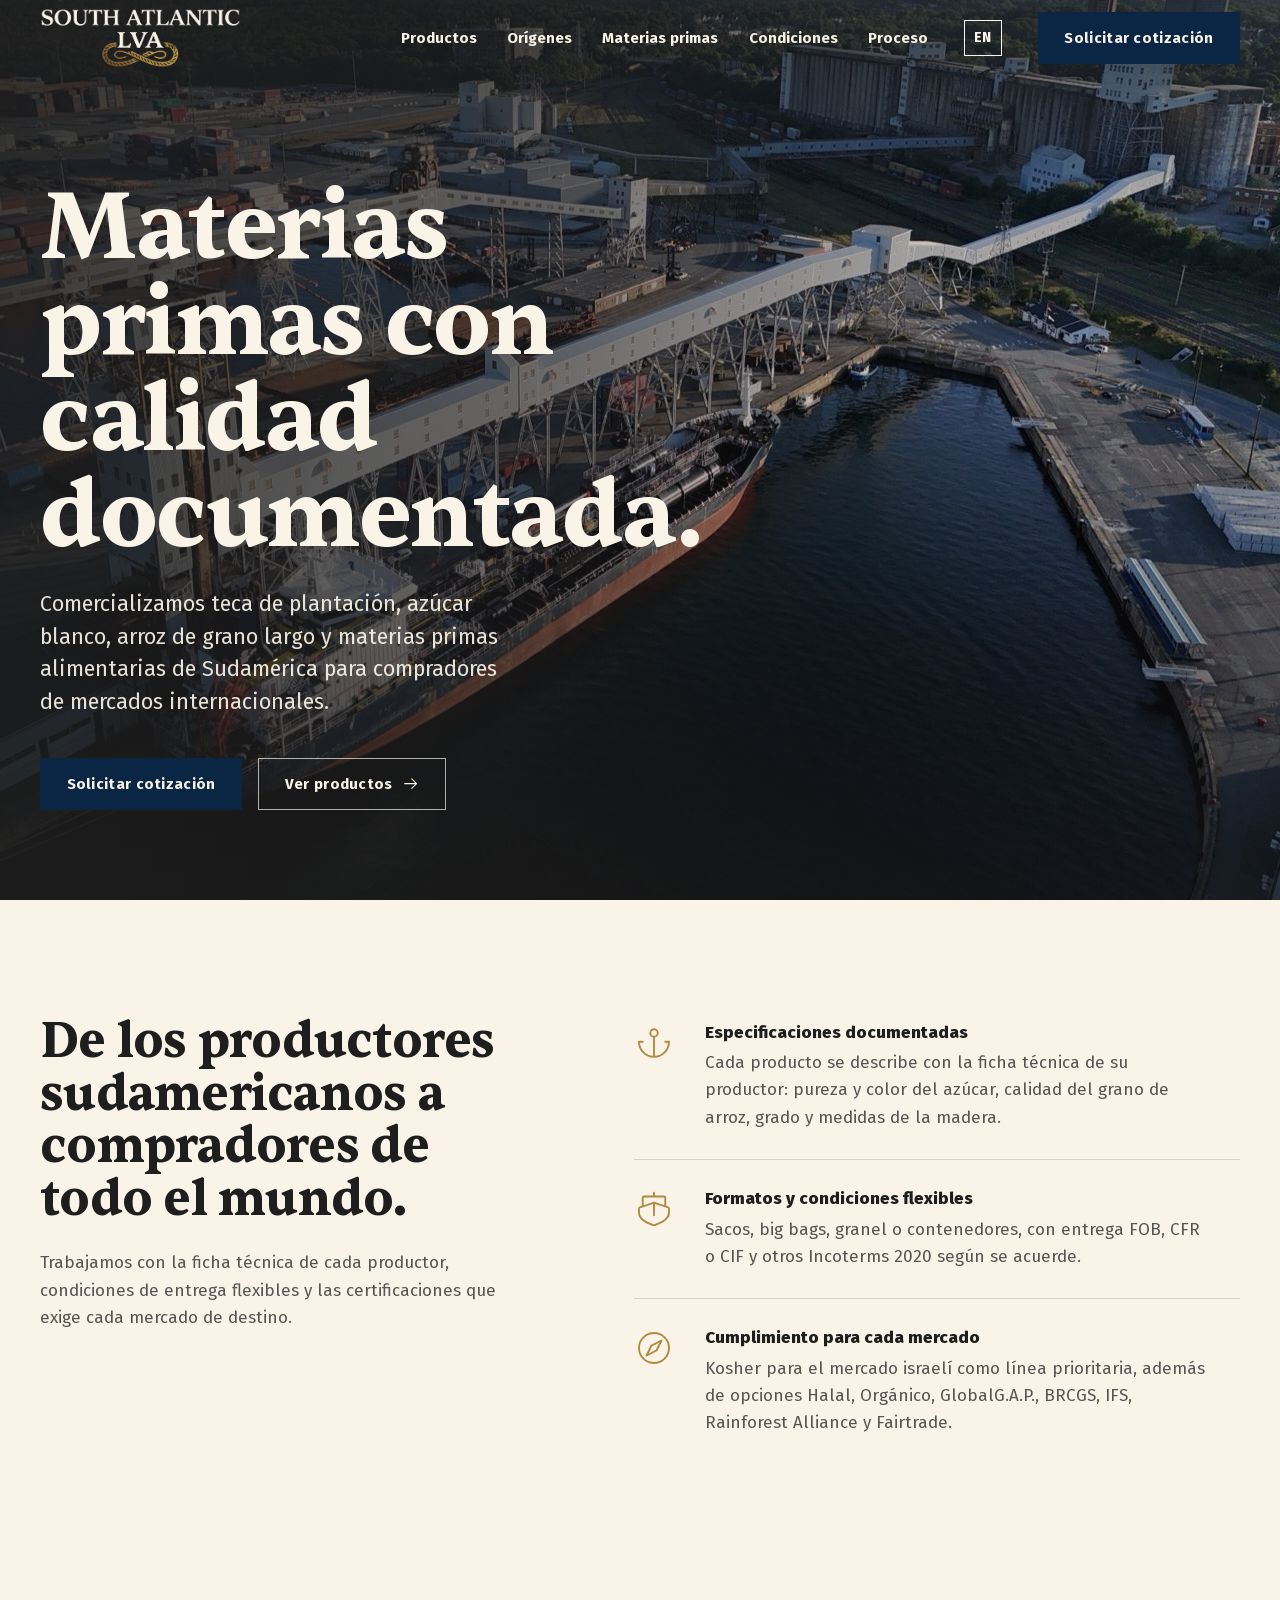
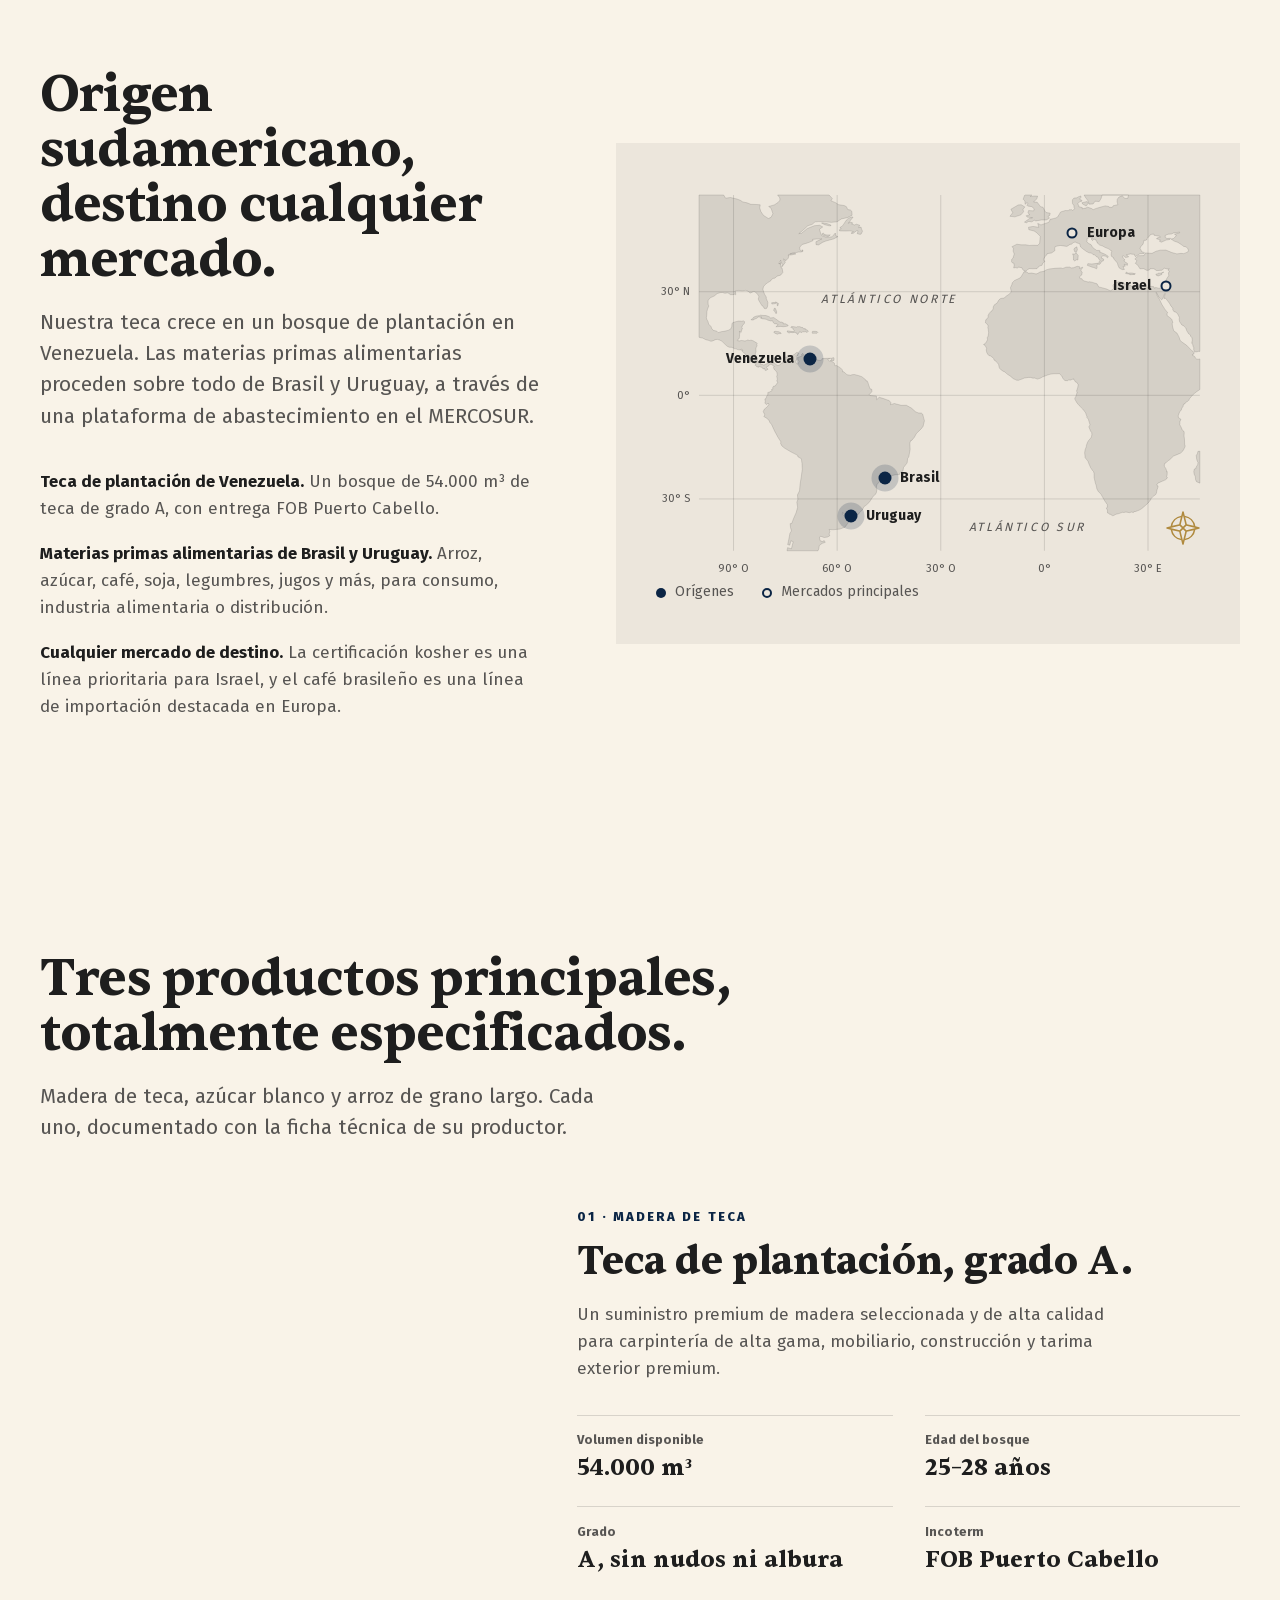
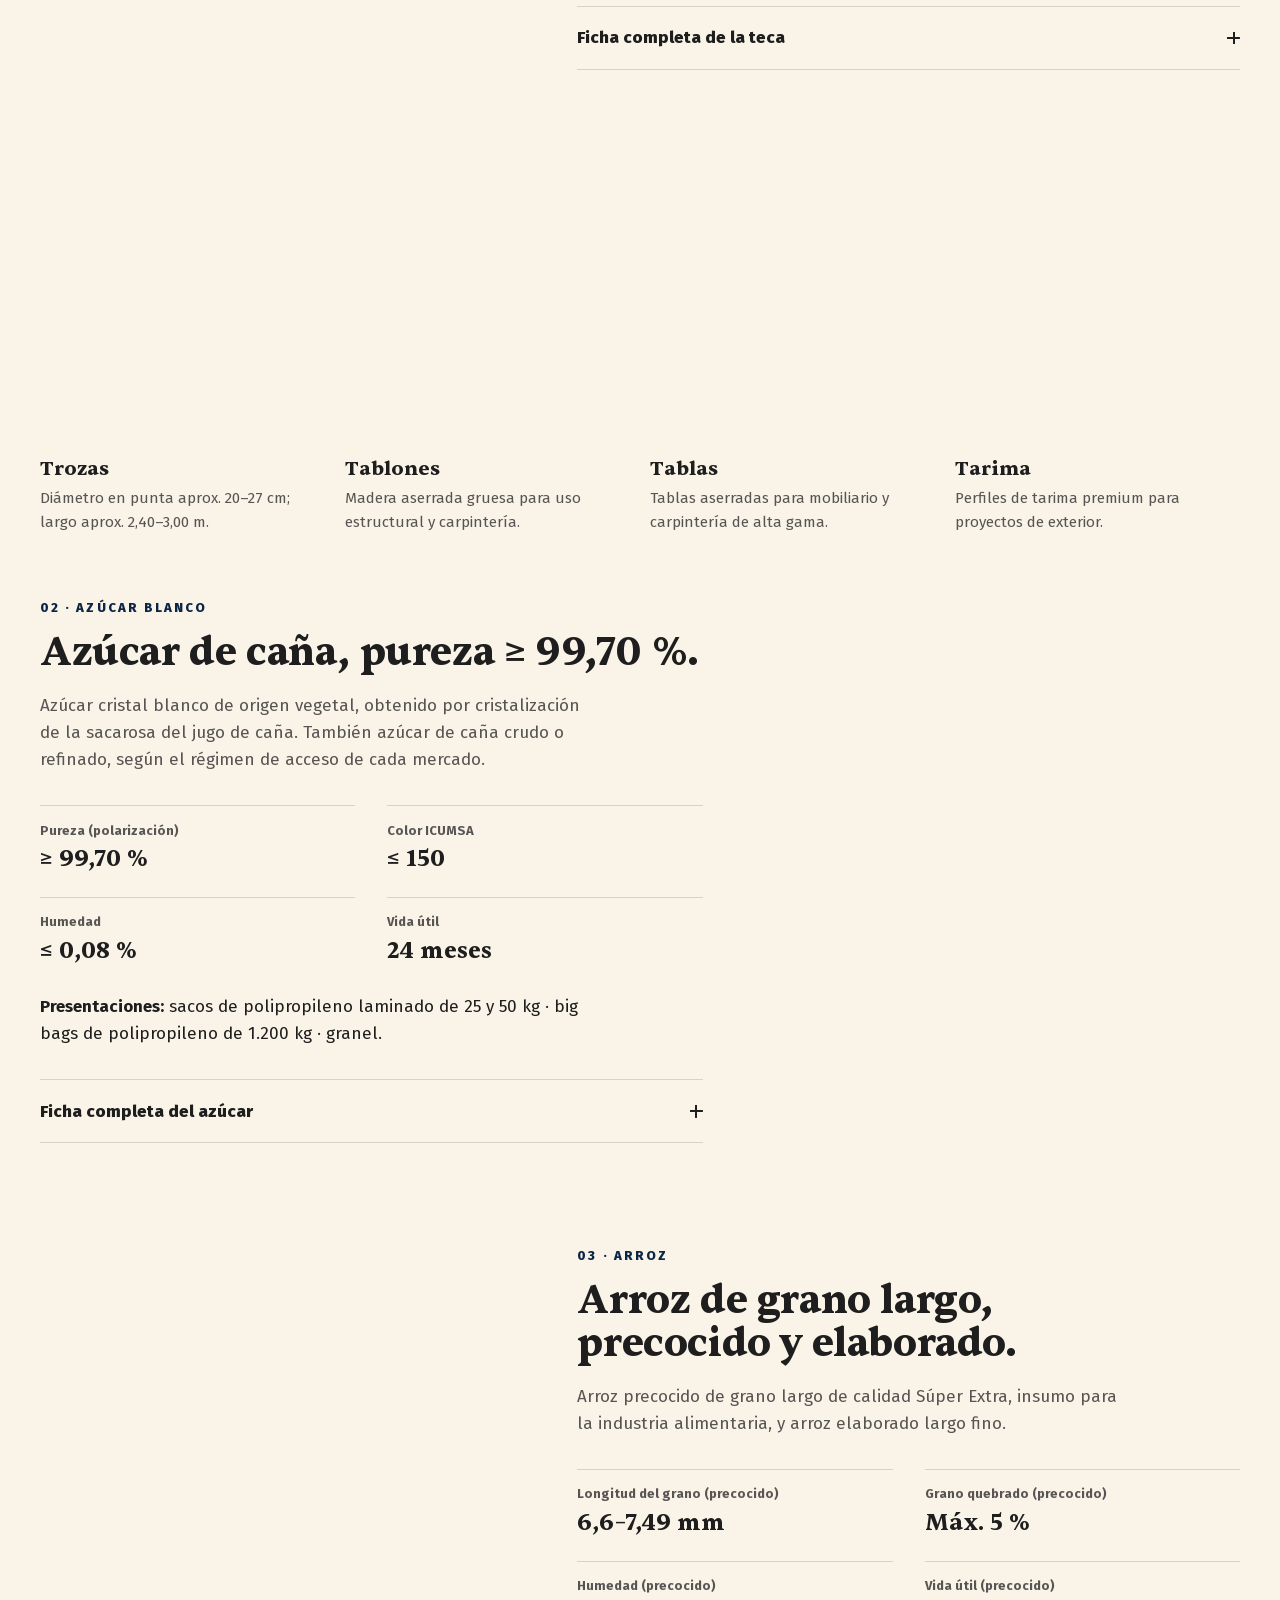
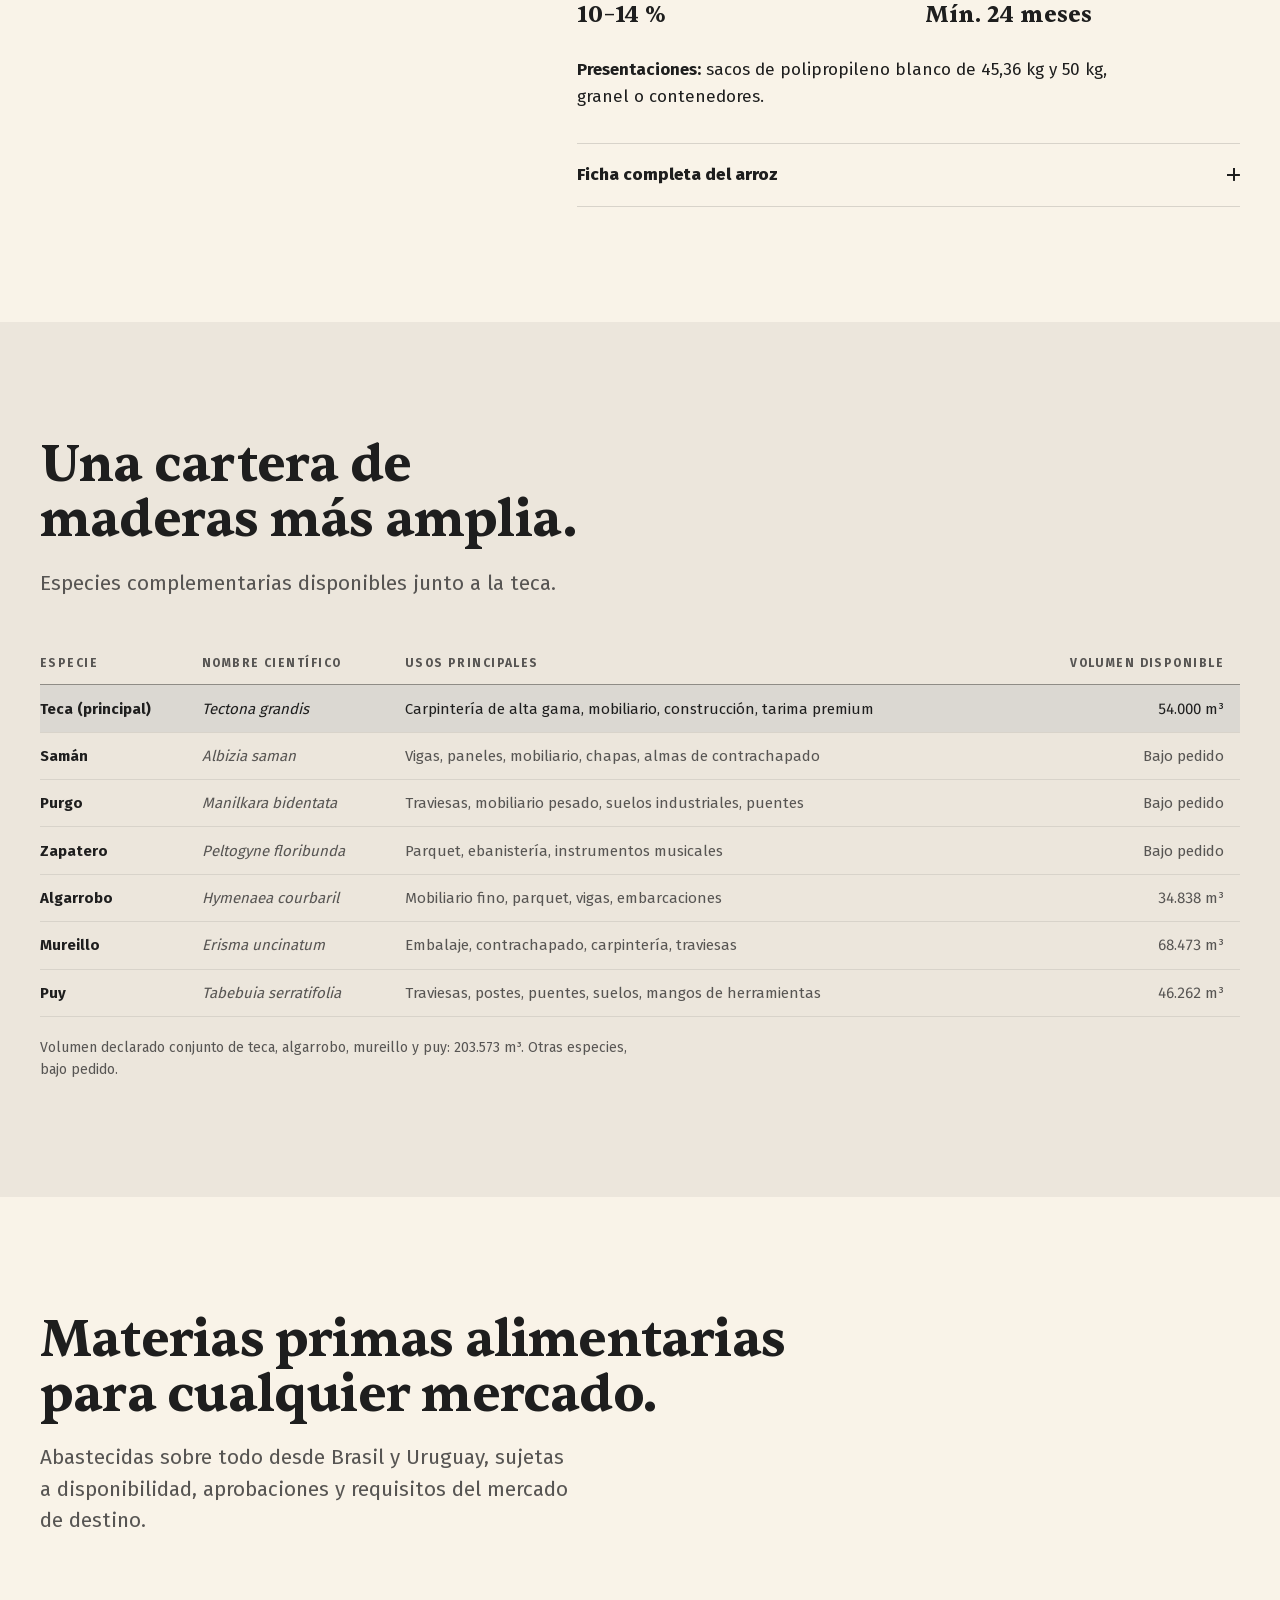
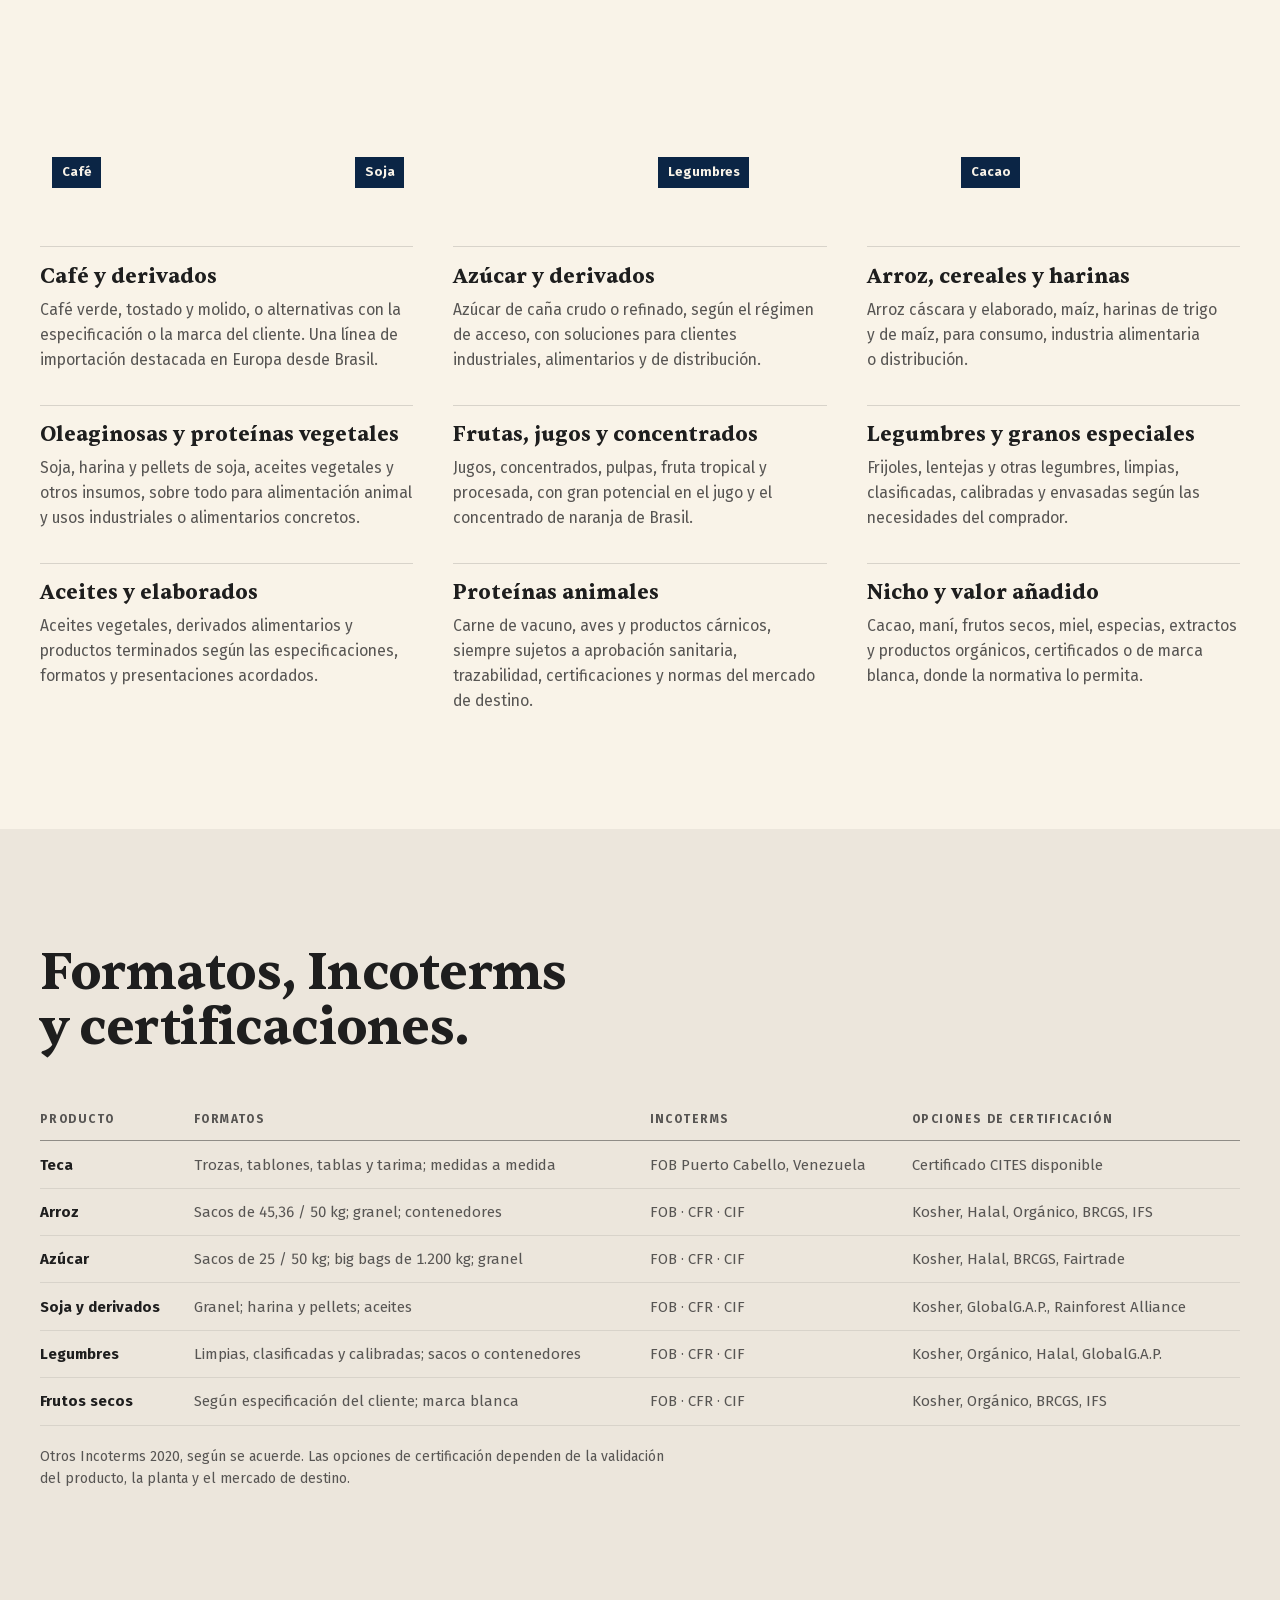
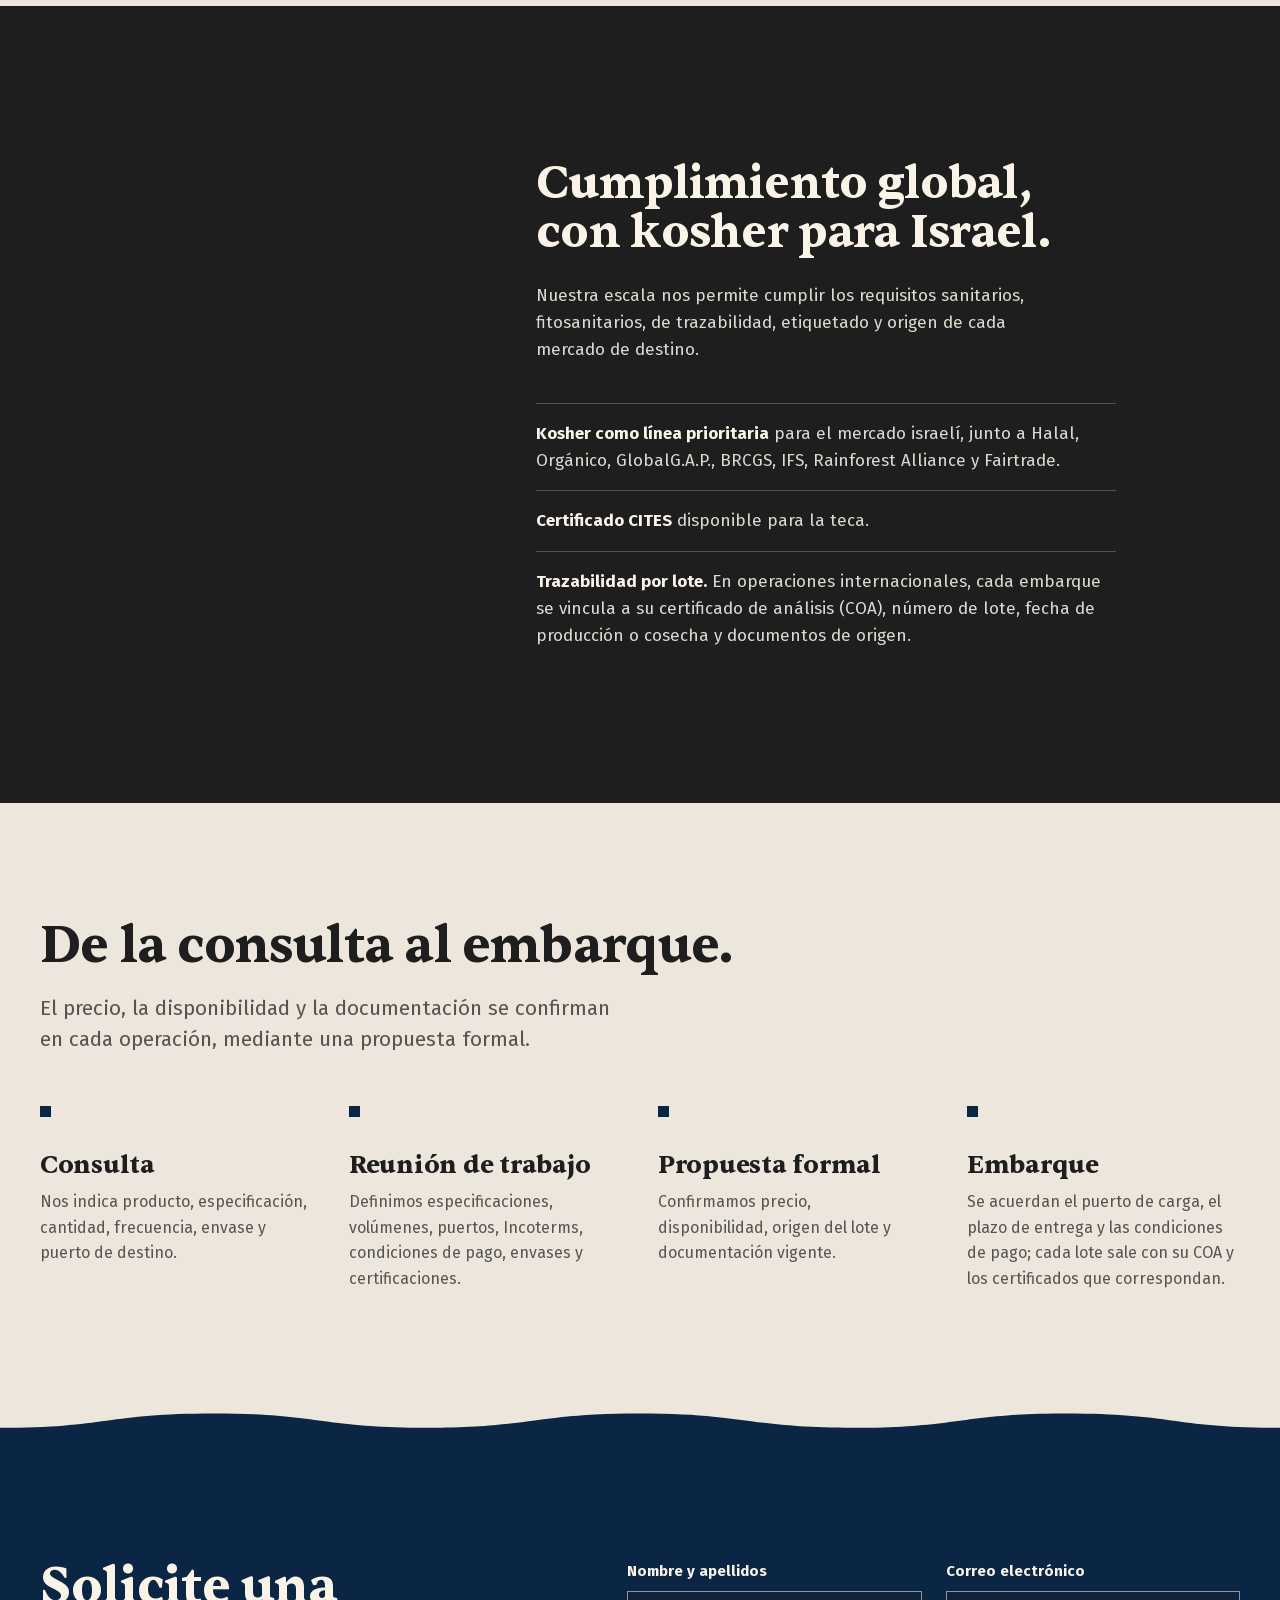
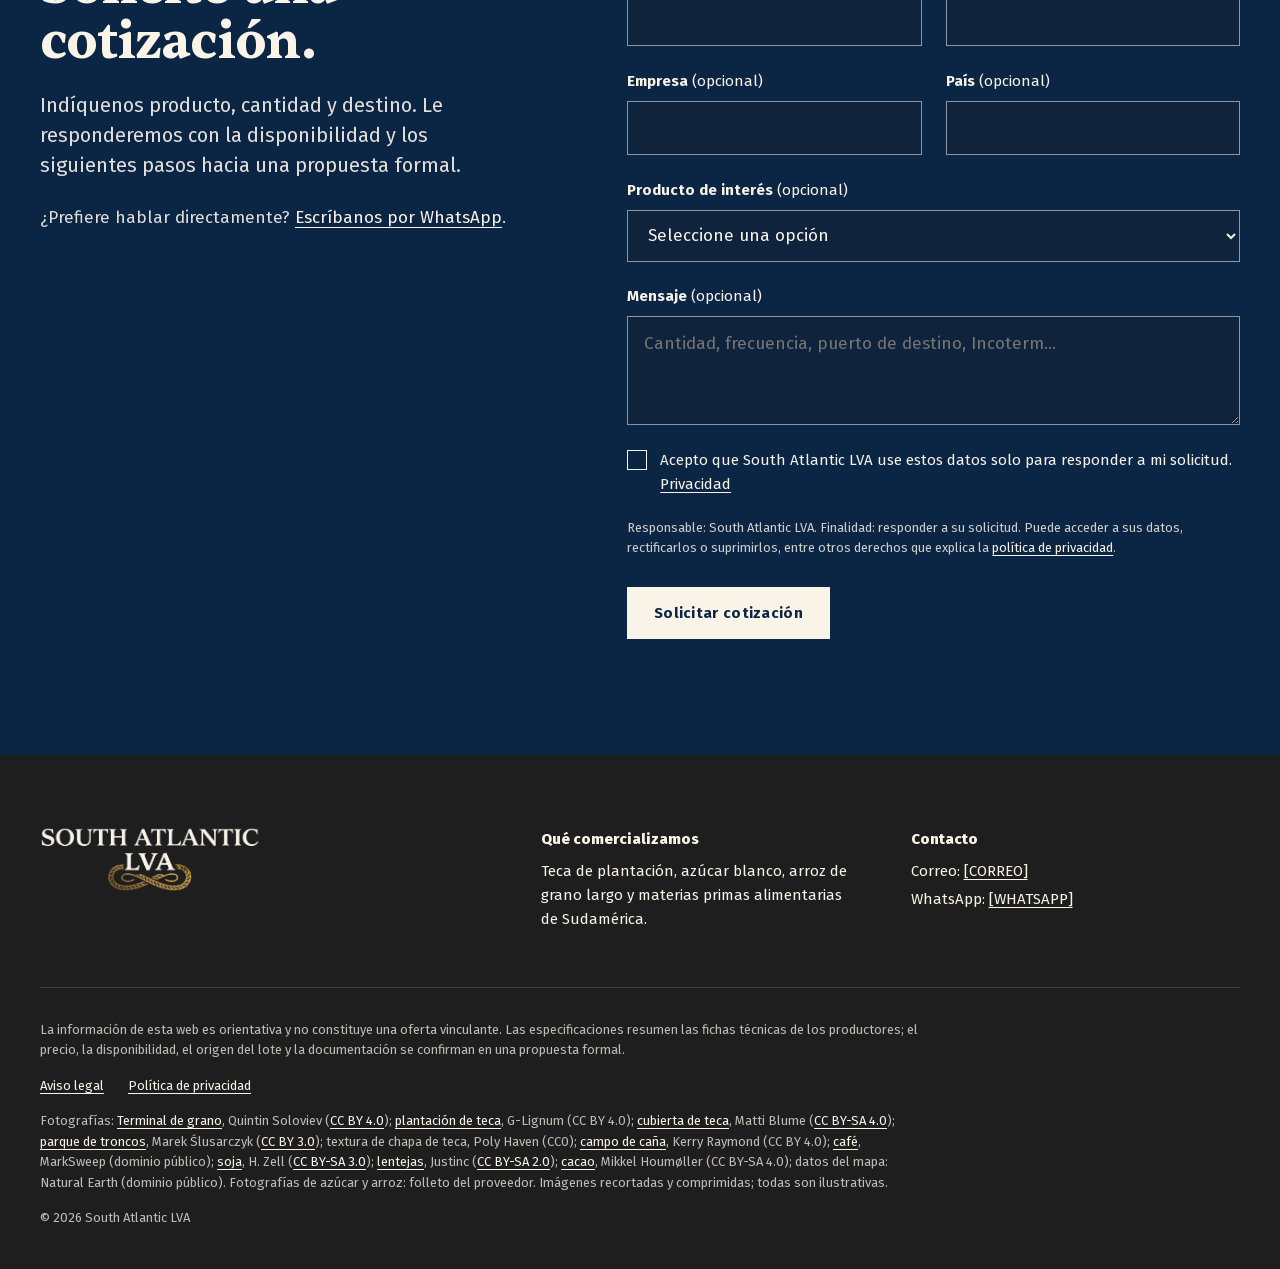
==== es/index.html @ ddcc879f "Web de South Atlantic LVA - Inglés en la raíz y español en /es/, con páginas legales en los dos idio" ====
<!doctype html>
<html lang="es">
<head>
<meta charset="utf-8">
<meta name="viewport" content="width=device-width, initial-scale=1">
<meta http-equiv="Content-Security-Policy" content="default-src 'self'; script-src 'self' 'sha256-qOhFsq0QMV2REqNwk5hGH5bZE9SkX6gt6yeyKdYPv+U='; style-src 'self'; img-src 'self'; font-src 'self'; connect-src https://formsubmit.co; frame-src 'none'; object-src 'none'; base-uri 'self'; form-action https://formsubmit.co; upgrade-insecure-requests">
<meta name="referrer" content="strict-origin-when-cross-origin">
<title>South Atlantic LVA | Comercio de materias primas: teca, azúcar y arroz</title>
<meta name="description" content="South Atlantic LVA comercializa teca de plantación, azúcar blanco, arroz de grano largo y materias primas alimentarias de Sudamérica para compradores internacionales.">
<meta name="color-scheme" content="light dark">
<meta name="theme-color" content="#F9F3E8" media="(prefers-color-scheme: light)">
<meta name="theme-color" content="#1E1E1E" media="(prefers-color-scheme: dark)">
<meta property="og:type" content="website">
<meta property="og:locale" content="es_ES">
<meta property="og:locale:alternate" content="en_US">
<meta property="og:title" content="South Atlantic LVA | Materias primas con calidad documentada">
<meta property="og:description" content="Teca de plantación, azúcar blanco, arroz de grano largo y materias primas alimentarias de Sudamérica, con especificaciones documentadas.">
<meta property="og:image" content="https://augustomlopezm.github.io/south-atlantic/assets/og-imagen.jpg">
<meta property="og:url" content="https://augustomlopezm.github.io/south-atlantic/es/">
<link rel="canonical" href="https://augustomlopezm.github.io/south-atlantic/es/">
<link rel="alternate" hreflang="en" href="https://augustomlopezm.github.io/south-atlantic/">
<link rel="alternate" hreflang="es" href="https://augustomlopezm.github.io/south-atlantic/es/">
<link rel="alternate" hreflang="x-default" href="https://augustomlopezm.github.io/south-atlantic/">
<link rel="icon" href="../assets/favicon-32.png" sizes="32x32" type="image/png">
<link rel="apple-touch-icon" href="../assets/apple-touch-icon.png">
<link rel="preload" href="../assets/fuentes/sentient-700.woff2" as="font" type="font/woff2" crossorigin>
<link rel="preload" href="../assets/fuentes/fira-sans-400.woff2" as="font" type="font/woff2" crossorigin>
<link rel="preload" as="image" href="../assets/img/portada-movil.jpg" media="(max-width: 699px)" fetchpriority="high">
<link rel="preload" as="image" href="../assets/img/portada-1600.jpg" imagesrcset="../assets/img/portada-1600.jpg 1600w, ../assets/img/portada-2240.jpg 2240w" imagesizes="100vw" media="(min-width: 700px)" fetchpriority="high">
<link rel="stylesheet" href="../css/estilos.css">
<script>document.documentElement.classList.add("js")</script>
<script src="../js/main.js" defer></script>
</head>
<body>
<a class="saltar" href="#contenido">Saltar al contenido</a>
<svg class="sprite" aria-hidden="true" focusable="false"><symbol id="i-flecha" viewBox="0 0 256 256" fill="currentColor"><path d="M221.66,133.66l-72,72a8,8,0,0,1-11.32-11.32L196.69,136H40a8,8,0,0,1,0-16H196.69L138.34,61.66a8,8,0,0,1,11.32-11.32l72,72A8,8,0,0,1,221.66,133.66Z"/></symbol><symbol id="i-menu" viewBox="0 0 256 256" fill="currentColor"><path d="M224,128a8,8,0,0,1-8,8H40a8,8,0,0,1,0-16H216A8,8,0,0,1,224,128ZM40,72H216a8,8,0,0,0,0-16H40a8,8,0,0,0,0,16ZM216,184H40a8,8,0,0,0,0,16H216a8,8,0,0,0,0-16Z"/></symbol><symbol id="i-cerrar" viewBox="0 0 256 256" fill="currentColor"><path d="M205.66,194.34a8,8,0,0,1-11.32,11.32L128,139.31,61.66,205.66a8,8,0,0,1-11.32-11.32L116.69,128,50.34,61.66A8,8,0,0,1,61.66,50.34L128,116.69l66.34-66.35a8,8,0,0,1,11.32,11.32L139.31,128Z"/></symbol><symbol id="i-ancla" viewBox="0 0 256 256" fill="currentColor"><path d="M224,114H200a6,6,0,0,0,0,12h17.8A90.13,90.13,0,0,1,134,209.78V93.4a30,30,0,1,0-12,0V209.78A90.13,90.13,0,0,1,38.2,126H56a6,6,0,0,0,0-12H32a6,6,0,0,0-6,6,102,102,0,0,0,204,0A6,6,0,0,0,224,114ZM110,64a18,18,0,1,1,18,18A18,18,0,0,1,110,64Z"/></symbol><symbol id="i-barco" viewBox="0 0 256 256" fill="currentColor"><path d="M220.43,112.48,206,107.68V56a14,14,0,0,0-14-14H134V24a6,6,0,0,0-12,0V42H64A14,14,0,0,0,50,56v51.68l-14.43,4.8A14,14,0,0,0,26,125.77V152c0,60,96.44,84.79,100.54,85.82a6,6,0,0,0,2.92,0,235.44,235.44,0,0,0,49.4-19.54C212.32,200.15,230,177.24,230,152V125.77A14,14,0,0,0,220.43,112.48ZM62,56a2,2,0,0,1,2-2H192a2,2,0,0,1,2,2v47.68L129.9,82.31a6,6,0,0,0-3.8,0L62,103.68Zm156,96c0,47.1-78.28,70.54-90,73.79C116.27,222.54,38,199.1,38,152V125.77a2,2,0,0,1,1.37-1.9L122,96.32V168a6,6,0,0,0,12,0V96.32l82.63,27.55a2,2,0,0,1,1.37,1.9Z"/></symbol><symbol id="i-brujula" viewBox="0 0 256 256" fill="currentColor"><path d="M128,26A102,102,0,1,0,230,128,102.12,102.12,0,0,0,128,26Zm0,192a90,90,0,1,1,90-90A90.1,90.1,0,0,1,128,218ZM173.32,74.63l-64,32a6,6,0,0,0-2.69,2.69l-32,64A6,6,0,0,0,80,182a6.06,6.06,0,0,0,2.68-.63l64-32a6,6,0,0,0,2.69-2.69l32-64a6,6,0,0,0-8.05-8.05Zm-33.79,64.9L93.42,162.58l23-46.11,46.11-23Z"/></symbol><symbol id="i-rosa" viewBox="0 0 256 256" fill="currentColor"><path d="M249.46,122.18l-28.34-7.09A93.87,93.87,0,0,0,140.9,34.88L133.82,6.54a6,6,0,0,0-11.64,0L115.1,34.88a93.87,93.87,0,0,0-80.22,80.21L6.54,122.18a6,6,0,0,0,0,11.64l28.34,7.09a93.87,93.87,0,0,0,80.22,80.21l7.08,28.34a6,6,0,0,0,11.64,0l7.08-28.34a93.87,93.87,0,0,0,80.22-80.21l28.34-7.09a6,6,0,0,0,0-11.64Zm-41.05-10.26L157,99.05,144.08,47.59A81.87,81.87,0,0,1,208.41,111.92Zm-63-9.76L128,119.51l-17.36-17.35L128,32.74ZM111.92,47.59,99.05,99.05,47.59,111.92A81.87,81.87,0,0,1,111.92,47.59Zm-9.76,63.06L119.52,128l-17.36,17.35L32.74,128ZM47.59,144.08,99.05,157l12.87,51.46A81.87,81.87,0,0,1,47.59,144.08Zm63.05,9.76L128,136.49l17.36,17.35L128,223.26Zm33.44,54.57L157,157l51.46-12.87A81.87,81.87,0,0,1,144.08,208.41Zm9.76-63.06L136.48,128l17.36-17.35L223.26,128Z"/></symbol></svg>

<header class="cabecera" data-estado="sobre-portada">
  <div class="contenedor cabecera__fila">
    <a class="cabecera__marca" href="#inicio" aria-label="South Atlantic LVA, ir al inicio">
      <img class="logo logo--claro" src="../assets/marca/logo-claro.png" width="955" height="285" alt="">
      <img class="logo logo--color" src="../assets/marca/logo-color.png" width="955" height="285" alt="">
    </a>
    <nav class="nav" id="nav" aria-label="Principal">
      <ul class="nav__enlaces">
        <li><a href="#productos">Productos</a></li>
        <li><a href="#origenes">Orígenes</a></li>
        <li><a href="#materias">Materias primas</a></li>
        <li><a href="#condiciones">Condiciones</a></li>
        <li><a href="#proceso">Proceso</a></li>
      </ul>
      <a class="nav__idioma" href="../" hreflang="en" lang="en" aria-label="English version">EN</a>
      <a class="boton boton--primario" href="#cotizacion">Solicitar cotización</a>
    </nav>
    <button class="menu-boton" type="button" aria-controls="nav" aria-expanded="false">
      <svg class="icono icono--abrir" aria-hidden="true"><use href="#i-menu"/></svg>
      <svg class="icono icono--cerrar" aria-hidden="true"><use href="#i-cerrar"/></svg>
      <span class="solo-lector">Menú</span>
    </button>
  </div>
</header>

<main id="contenido">

  <section class="portada" id="inicio" aria-labelledby="portada-titulo">
    <picture>
      <source media="(max-width: 699px)" srcset="../assets/img/portada-movil.jpg" width="905" height="1760">
      <img class="portada__foto" src="../assets/img/portada-1600.jpg"
           srcset="../assets/img/portada-1600.jpg 1600w, ../assets/img/portada-2240.jpg 2240w"
           sizes="100vw" width="2240" height="1260" fetchpriority="high"
           alt="Vista aérea de una terminal de grano: un buque carga bajo una cinta transportadora, junto a contenedores y silos.">
    </picture>
    <div class="contenedor portada__contenido">
      <h1 class="portada__titulo" id="portada-titulo">Materias primas con calidad documentada.</h1>
      <p class="portada__texto">Comercializamos teca de plantación, azúcar blanco, arroz de grano largo y materias primas alimentarias de Sudamérica para compradores de mercados internacionales.</p>
      <div class="portada__acciones">
        <a class="boton boton--primario" href="#cotizacion">Solicitar cotización</a>
        <a class="boton boton--contorno-claro" href="#productos">Ver productos <svg class="icono" aria-hidden="true"><use href="#i-flecha"/></svg></a>
      </div>
    </div>
  </section>

  <section class="seccion intro" aria-labelledby="intro-titulo">
    <div class="contenedor intro__rejilla">
      <div>
        <h2 class="intro__titulo" id="intro-titulo">De los productores sudamericanos a compradores de todo el mundo.</h2>
        <p class="intro__texto">Trabajamos con la ficha técnica de cada productor, condiciones de entrega flexibles y las certificaciones que exige cada mercado de destino.</p>
      </div>
      <ul class="pilares">
        <li>
          <svg class="pilares__icono" aria-hidden="true" focusable="false"><use href="#i-ancla"/></svg>
          <h3>Especificaciones documentadas</h3>
          <p>Cada producto se describe con la ficha técnica de su productor: pureza y color del azúcar, calidad del grano de arroz, grado y medidas de la madera.</p>
        </li>
        <li>
          <svg class="pilares__icono" aria-hidden="true" focusable="false"><use href="#i-barco"/></svg>
          <h3>Formatos y condiciones flexibles</h3>
          <p>Sacos, big bags, granel o contenedores, con entrega FOB, CFR o CIF y otros Incoterms 2020 según se acuerde.</p>
        </li>
        <li>
          <svg class="pilares__icono" aria-hidden="true" focusable="false"><use href="#i-brujula"/></svg>
          <h3>Cumplimiento para cada mercado</h3>
          <p>Kosher para el mercado israelí como línea prioritaria, además de opciones Halal, Orgánico, GlobalG.A.P., BRCGS, IFS, Rainforest Alliance y Fairtrade.</p>
        </li>
      </ul>
    </div>
  </section>

  <section class="seccion origenes" id="origenes" aria-labelledby="origenes-titulo">
    <div class="contenedor origenes__rejilla">
      <div>
        <h2 id="origenes-titulo">Origen sudamericano, destino cualquier mercado.</h2>
        <p class="entradilla">Nuestra teca crece en un bosque de plantación en Venezuela. Las materias primas alimentarias proceden sobre todo de Brasil y Uruguay, a través de una plataforma de abastecimiento en el MERCOSUR.</p>
        <ul class="lista-datos">
          <li><strong>Teca de plantación de Venezuela.</strong> Un bosque de 54.000 m³ de teca de grado A, con entrega FOB Puerto Cabello.</li>
          <li><strong>Materias primas alimentarias de Brasil y Uruguay.</strong> Arroz, azúcar, café, soja, legumbres, jugos y más, para consumo, industria alimentaria o distribución.</li>
          <li><strong>Cualquier mercado de destino.</strong> La certificación kosher es una línea prioritaria para Israel, y el café brasileño es una línea de importación destacada en Europa.</li>
        </ul>
      </div>
      <figure class="mapa" role="img" aria-label="Mapa del océano Atlántico. Orígenes: Venezuela, Brasil y Uruguay. Mercados principales: Europa e Israel.">
        <div class="mapa__lienzo"><svg class="mapa__reticula" viewBox="0 0 580 412" preserveAspectRatio="none" aria-hidden="true" focusable="false"><path class="mapa__tierra" d="M580 333.7 L579.3 333.4 L576.2 332 L575.1 329.8 L574.8 326.3 L573.4 323.1 L573 320.2 L573.7 317.3 L575.6 316.7 L575.6 315.3 L577.5 312.3 L577.9 309.7 L576.9 307.8 L576.2 305.3 L575.9 301.6 L577.2 299.4 L577.8 296.9 L579.8 296.7 L580 296.6ZM156.3 191.6 L152.9 192 L152.2 191.6 L153.4 190.5 L153.3 189 L155.6 188.4 L156.4 188.6 L156.3 191.6ZM137.6 159.1 L136.6 160.1 L133.6 160.1 L131.3 160.2 L131 158.5 L131.6 157.9 L134.9 157.9 L136.9 158.3 L137.6 159.1ZM92.4 160.5 L91.2 161.2 L88.9 160.6 L86.6 159.1 L87.1 158.2 L88.8 157.9 L89.7 158 L92.4 158.4 L94.5 159.4 L95.2 160.5 L92.4 160.5ZM109.7 152.5 L113.2 153.1 L113.7 152.5 L116.8 152.5 L119.1 153.5 L120.2 153.4 L120.9 154.8 L123.1 154.7 L123 155.9 L124.8 156.1 L126.7 157.6 L125.2 159.2 L123.3 158.3 L121.5 158.5 L120.2 158.3 L119.5 159 L117.9 159.3 L117.3 158.3 L116 158.9 L114.4 161.6 L113.4 161 L113.2 159.8 L110.5 159.1 L108.6 159.4 L106.2 159.1 L104.3 159.9 L102.2 158.6 L102.5 157.3 L106.2 157.9 L109.2 158.2 L110.7 157.3 L108.8 155.6 L108.9 154.1 L106.3 153.4 L107.2 152.3 L109.7 152.5ZM81.3 140.9 L82.9 142.4 L86.6 142 L88 142.9 L91.4 145.4 L93.9 147.2 L95.2 147.1 L97.6 147.9 L97.3 149.1 L100.3 149.2 L103.3 150.9 L102.8 151.8 L100.2 152.3 L97.5 152.5 L94.7 152.2 L89 152.6 L91.7 150.3 L90 149.3 L87.5 149 L86.1 147.9 L85.1 145.6 L82.9 145.8 L79.1 144.7 L77.9 143.9 L72.7 143.2 L71.3 142.5 L72.8 141.5 L68.9 141.2 L66 143.3 L64.4 143.4 L63.8 144.4 L61.8 144.8 L60.1 144.4 L62.2 143.2 L63.1 141.7 L64.9 140.8 L66.9 140.1 L70 139.7 L70.9 139.2 L74.4 139.5 L77.5 139.6 L81.3 140.9ZM89.9 137 L88.9 137.2 L87.9 134.9 L86.4 133.7 L87.2 131.2 L88.4 131.3 L89.8 134.6 L89.9 137ZM88.7 125.7 L84.4 126.3 L84.1 124.8 L86 124.5 L88.6 124.6 L88.7 125.7ZM92 125.6 L91.3 128.5 L90.6 128 L90.6 125.9 L88.8 124.3 L88.8 123.8 L92 125.6ZM538.3 89.3 L535.6 91 L535.9 91.8 L536 92.1 L531.9 93.7 L530 93.2 L529 91.6 L530.9 91.4 L531.2 91.4 L531.8 90.5 L534.7 90.5 L538.3 89.3ZM494.8 89.2 L497 90.5 L500.1 90.3 L503.1 90.6 L503 91.3 L505.2 90.8 L504.7 92 L498.9 92.3 L498.9 91.7 L494.1 90.9 L494.8 89.2ZM462.1 79.1 L460.6 82.2 L461.2 83.5 L460.4 85.5 L457.3 84 L455.3 83.6 L449.7 81.5 L450.3 79.5 L455 79.9 L459 79.4 L462.1 79.1ZM436.8 67.2 L439.2 70 L438.7 75.3 L436.9 75 L435.2 76.4 L433.7 75.3 L433.6 70.5 L432.6 68.2 L434.8 68.4 L436.8 67.2ZM438.2 63.4 L436.9 66.5 L435.1 65.7 L434.2 63 L435 61.5 L437.6 60 L438.2 63.4ZM145.3 45.8 L148.2 46.3 L152 46.2 L150 47.9 L148.5 48.1 L143.4 46.4 L142.4 45.1 L143.9 43.9 L145.3 45.8ZM152.8 35.6 L150.8 35.7 L145.6 34.4 L141.9 32.5 L143.3 32.2 L148.6 33.2 L152.7 34.8 L152.8 35.6ZM175.5 29.3 L172.8 32.8 L175.4 31.4 L178.1 32.3 L176.7 33.7 L180.3 34.7 L182.1 33.8 L186.1 35 L184.9 37.9 L187.7 37.2 L188.2 39.4 L189.4 41.9 L187.7 45.4 L185.9 45.5 L183.3 44.8 L184.2 41.5 L183 41 L178.4 44.5 L176 44.3 L178.8 42.4 L175 41.5 L170.7 41.7 L162.9 41.6 L162.3 40.4 L164.8 39 L163.1 37.9 L166.4 35.5 L170.6 29.1 L173 26.9 L176.5 25.5 L178.4 25.6 L177.6 26.7 L175.5 29.3ZM372.8 23 L365.8 25.3 L360.1 24.7 L363.3 20.5 L361.2 16.5 L366.7 13.3 L369.7 11.5 L373.1 11.3 L377.4 13.8 L375.2 16.5 L375.9 19.4 L372.8 23ZM450.8 9.6 L448.4 12.8 L444.2 10.5 L443.6 8.9 L449.5 7.6 L450.8 9.6ZM385.5 0 L383.7 1.8 L387.8 1.2 L392.2 1.3 L391.1 4.5 L387.5 8.1 L391.7 8.4 L395.5 13.5 L398.3 14.1 L400.7 18.7 L401.9 20.3 L406.7 21 L406.2 23.6 L404.2 24.8 L405.8 26.8 L402.2 28.9 L396.8 28.9 L390 30 L388.2 29.2 L385.5 31.1 L381.8 30.6 L379 32.2 L376.9 31.4 L382.8 27.2 L386.3 26.3 L380.1 25.6 L378.9 24 L383.1 22.8 L380.9 20.6 L381.7 18 L387.6 18.4 L388.2 16.1 L385.5 13.5 L380.6 12.8 L379.7 11.8 L381.1 10 L379.8 8.9 L377.7 10.8 L377.4 6.9 L375.4 4.9 L376.9 0.7 L377.5 0ZM28.6 0 L28.9 0.6 L30.8 3.7 L36.4 2.9 L43.8 4.6 L47.8 6.1 L50.7 8 L55.7 9.1 L60 10.8 L66.6 11 L70.9 11.4 L70.3 14.9 L71.5 18.9 L74.4 23.4 L80.3 27.2 L83.4 25.9 L85.6 21.8 L83.5 15.4 L80.7 13.3 L87.1 11.5 L91.6 8.6 L93.8 5.9 L93.5 3.2 L91 0 L150.6 0 L154.4 4.1 L152.8 6.6 L158.1 8.9 L161.7 11.2 L168.1 12.2 L170.7 13.5 L172.3 16.9 L175.4 17.4 L177 18.9 L177.3 23.4 L174.4 24.9 L171.5 26.3 L164.9 27.7 L159.9 31 L153.1 31.7 L144.6 30.8 L138.5 30.8 L134.4 31.1 L131.1 34 L126 35.7 L120.2 41 L115.6 44.7 L119 44.1 L125.4 38.8 L133.8 35.5 L139.8 35.1 L143.3 37 L139.5 39.7 L140.8 44 L142.1 47 L147.3 49 L153.9 48.5 L157.9 44 L158.2 46.9 L160.8 48.3 L155.8 50.9 L147 53.3 L143 54.9 L138.5 57.8 L135.5 57.5 L135.4 54.1 L142.3 50.8 L135.9 51 L131.5 51.4 L132.1 52.8 L127.9 54.7 L123.8 56.1 L119.5 57.3 L117.2 59.9 L116.7 60.5 L116.7 62.7 L118 64.8 L119.7 64.9 L119.3 63.4 L120.5 64.3 L120.1 65.5 L117.4 66.1 L115.5 66 L112.6 66.7 L110.8 66.9 L108.5 67.1 L105.2 68.3 L111 67.5 L112.2 68.3 L106.6 69.5 L104.1 69.5 L104.2 69 L103 70.1 L104.2 70.3 L103.3 73.2 L100.4 76.2 L100.1 75.2 L99.2 75 L97.9 74 L98.7 76.2 L99.7 76.9 L99.8 78.4 L98.5 79.9 L96.2 83.1 L95.9 83 L97.1 80.3 L95.1 78.7 L94.6 75.4 L93.8 77.1 L94.7 79.7 L92.2 79.1 L94.8 80.3 L95 84.1 L96.1 84.4 L96.5 85.8 L97.1 89.8 L94.5 92.8 L90.4 94 L87.8 96.3 L85.8 96.6 L83.8 98 L83.2 99.4 L78.8 102 L76.5 103.9 L74.7 106.2 L74 109.1 L74.7 111.9 L76.1 115.3 L77.9 118.1 L77.9 119.8 L79.8 124.5 L79.6 127.2 L79.5 128.7 L78.5 131.2 L77.3 131.7 L75.3 131.2 L74.7 129.4 L73.2 128.5 L71 125.1 L69.2 122 L68.6 120.5 L69.4 117.8 L68.3 115.6 L65.2 112.3 L63.6 111.6 L59.6 113.5 L58.8 113.3 L56.9 111.4 L54.4 110.4 L49.9 110.9 L46.3 110.5 L43.3 110.7 L41.6 111.3 L42.3 112.4 L42.3 114 L43.1 114.8 L42.4 115.4 L40.9 114.8 L39.4 115.5 L36.5 115.4 L33.5 113.3 L30 113.8 L27.1 112.9 L24.6 113.1 L21.2 114.1 L17.6 117 L13.6 118.8 L11.4 120.7 L10.5 122.5 L10.5 125.2 L10.7 127.2 L11.4 128.5 L9.9 132 L9.2 134.9 L8.9 140.3 L8.5 142.2 L9.2 144.4 L10.4 146.4 L11.2 149.5 L13.9 152.4 L14.8 154.7 L16.4 156.7 L20.6 157.7 L22.3 159.4 L25.8 158.3 L28.9 157.9 L31.9 157.2 L34.4 156.5 L36.9 154.9 L37.9 152.5 L38.2 149.2 L38.9 148 L41.6 147 L45.8 146 L49.4 146.2 L51.8 145.8 L52.8 146.7 L52.6 148.6 L50.5 151 L49.5 153.4 L50.3 154.1 L49.7 155.8 L48.7 159 L47.6 157.9 L46.8 158 L46.8 158.6 L47.6 158.6 L47.5 159.7 L46.9 161.4 L47.2 162 L46.8 163.5 L47 163.9 L46.6 165.9 L45.8 166.9 L45.1 167.1 L44.3 168.5 L45.6 169.2 L45.9 168.6 L47.1 169.1 L47.5 169.2 L48.4 168.5 L49.5 168.5 L49.9 168.8 L50.5 168.6 L52.4 169 L54.2 168.9 L55.5 168.4 L56 168 L57.3 168.2 L58.2 168.5 L59.3 168.4 L60.1 168 L61.9 168.6 L62.5 168.7 L63.7 169.4 L64.9 170.3 L66.4 170.9 L67.4 172 L67.1 172.4 L66.9 173.3 L67.3 174.8 L66.4 176.1 L65.9 177.7 L65.8 179.5 L66 180.5 L66.1 182.3 L65.5 182.7 L65.1 184.4 L65.4 185.5 L64.6 186.5 L64.8 187.6 L65.4 188.2 L66.4 190.4 L67.9 192 L69.8 193.7 L71.3 195.2 L71.2 196 L72.8 196.2 L73.1 195.9 L74.2 196.9 L76.2 196.6 L77.9 195.6 L80.3 194.7 L81.7 193.6 L83.9 193.8 L83.8 194.2 L86 194.3 L87.8 195 L89.1 196.2 L90.6 197.3 L92.7 197.4 L95.7 194.7 L97.3 194.2 L97.3 192.9 L98.1 189.5 L100.4 187.7 L102.9 187.6 L103.2 186.8 L106.3 187.1 L109.5 185.1 L111 184.2 L113 182.3 L114.4 182.5 L115.5 183.5 L114.7 184.9 L114.6 185.8 L112.2 186.3 L113.5 188.1 L113.5 190.2 L111.7 192.5 L113.2 195.7 L114.9 195.5 L115.8 192.6 L114.6 191.2 L114.4 188.1 L119.4 186.5 L118.8 184.6 L120.2 183.4 L121.7 186.2 L124.5 186.2 L127.1 188.5 L127.2 189.8 L130.8 189.8 L135.1 189.4 L137.4 191.2 L140.4 191.7 L142.7 190.4 L142.7 189.4 L147.7 189.2 L152.5 189.1 L149.1 190.3 L150.4 192.2 L153.6 192.5 L156.7 194.5 L157.3 197.7 L159.4 197.6 L161 198.5 L163.6 200 L166.1 202.6 L166.2 204.7 L167.7 204.8 L169.8 206.7 L171.4 208.1 L176.2 208.9 L176.6 208.2 L179.9 207.9 L184.2 209 L185.5 209.4 L188.5 210.4 L192.7 213.7 L193.4 215.4 L194.7 215.2 L195.7 217.4 L198 224.4 L200.1 225.1 L200.2 227.8 L197.2 231.1 L198.4 232.3 L205.5 232.9 L205.7 237 L208.7 234.3 L213.7 235.8 L220.4 238.2 L222.3 240.6 L221.7 242.8 L226.3 241.5 L234.1 243.6 L240.1 243.5 L246 246.8 L251.1 251.3 L254.2 252.4 L257.6 252.6 L259.1 253.9 L260.4 259 L261.1 261.4 L259.5 268 L257.5 270.6 L251.8 276.2 L249.3 280.7 L246.3 284.2 L245.3 284.2 L244.2 287.2 L244.5 294.7 L243.4 300.8 L242.9 303.5 L241.7 305 L241 310.4 L236.9 315.6 L236.2 319.7 L233 321.5 L232 323.9 L227.7 323.9 L221.4 325.4 L218.6 327.2 L214.1 328.4 L209.4 331.5 L206 335.5 L205.4 338.5 L206.1 340.7 L205.4 344.7 L204.4 346.7 L201.7 348.9 L197.2 355.9 L193.7 359.1 L191 361 L189.2 364.8 L186.5 367.1 L184.8 369.6 L180.3 371.8 L177.3 371 L175.1 371.4 L171.4 369.7 L168.7 369.9 L166.3 367.6 L166 369.7 L171.1 373.2 L170.6 375.9 L173.1 377.7 L172.8 379.6 L169 384.7 L163.1 386.9 L155.1 387.7 L150.7 387.3 L151.5 389.7 L150.7 392.7 L151.4 394.7 L149 396.1 L144.9 396.7 L141.1 395.2 L139.5 396.3 L140.1 400.2 L142.8 401.4 L145 400.2 L146.2 402.3 L142.5 403.5 L139.3 406 L138.7 410 L137.8 412 L101.9 412 L102.6 408.4 L107 409.8 L109.1 401.5 L106.4 400.5 L105.2 405.5 L102.7 404.9 L103.9 399.2 L105.3 391.8 L107.1 389 L106 385.1 L105.6 380.6 L107.3 380.5 L109.8 374 L112.6 367.6 L114.2 361.7 L113.3 355.7 L114.5 352.4 L114 347.4 L116.4 342.6 L117.1 334.8 L118.4 326.5 L119.6 317.6 L119.3 311 L118.5 305.4 L114.5 303.1 L114.2 301.5 L106.2 297.4 L99 293.1 L96 290.6 L94.3 287.3 L95 286.1 L91.6 280.9 L87.6 273.5 L83.9 265.5 L82.2 263.7 L81 260.8 L77.9 258.2 L75 256.5 L76.3 254.8 L74.4 250.9 L75.6 248.1 L78.8 245.6 L80.9 242.6 L80.1 240.9 L78.5 242.7 L76.1 241 L76.9 239.9 L76.3 236.2 L77.7 235.6 L78.4 233.1 L79.9 230.6 L79.6 228.9 L81.8 228.1 L84.6 226.5 L84 225.2 L85.5 224.9 L85.4 222.9 L86.3 221.5 L88.3 221.2 L90 218.7 L91.5 216.6 L90 215.6 L90.8 213.3 L89.9 209.7 L90.7 208.6 L90.1 205.2 L88.5 203.1 L87.1 202 L86.3 199.8 L87.3 198.7 L86.3 198.4 L85.5 197.1 L83.5 196 L81.8 196.3 L81 197.7 L79.3 198.7 L78.5 198.8 L78.1 199.6 L80 201.8 L78.9 202.3 L78.3 202.9 L76.5 203.1 L75.8 200.7 L75.2 201.4 L73.9 201.2 L73.1 199.6 L71.5 199.3 L70.4 198.8 L68.7 198.8 L68.6 199.7 L68.1 199.1 L66 198.2 L65.2 197.4 L65.6 196.7 L65.5 195.8 L64.4 194.8 L62.8 194.1 L61.4 193.5 L61.1 192.4 L60.1 191.7 L60.4 192.8 L59.6 193.8 L58.6 192.7 L57.4 192.3 L56.8 191.5 L56.8 190.2 L57.4 189 L56.2 188.4 L57.1 187.6 L55.8 186.4 L53.9 184.8 L53 183.4 L51.3 182.2 L49.3 180.4 L49.8 179.7 L50.4 180.3 L50.7 180.1 L50 178.8 L48.8 178.5 L48.4 179.4 L46.1 179.3 L44.6 179 L43 178.2 L40.8 177.9 L39.6 177.1 L37.6 176.4 L35.1 176.3 L33.2 175.5 L31.1 173.8 L26.6 169.5 L24.5 168.2 L21.2 167.2 L19 167.5 L15.8 169 L13.8 169.4 L10.9 168.3 L7.9 167.6 L4.2 165.7 L1.2 165.2 L0 164.7 L0 0ZM580 0 L580 181.1 L580 181.2 L578 181.1 L576.7 181.7 L573.9 181.5 L572.9 179.1 L573 176.9 L572.4 175.7 L571.6 172.8 L570.4 171.1 L571.2 171 L570.8 169.1 L571.3 168.4 L571.1 166.6 L570.6 164.9 L569.4 163.7 L569.1 162.1 L567 160.7 L564.9 157.3 L563.8 154.1 L561 151.3 L559.2 150.6 L556.6 146.8 L556.1 144.1 L556.3 141.7 L554 137.2 L552.1 135.7 L549.9 134.9 L548.6 132.6 L548.8 131.7 L547.7 129.6 L546.6 128.7 L545 125.7 L542.6 122.5 L540.5 119.7 L538.5 119.8 L539.2 117.6 L539.3 116.2 L539.8 114.6 L539.7 114 L538.6 115.6 L537.7 118.6 L536.6 120.7 L535.7 121.4 L534.4 120.1 L532.5 118.3 L529.7 112.6 L529.3 113 L530.9 117.2 L533.4 121.2 L536.4 127.4 L537.9 129.6 L539.2 131.9 L542.8 136.3 L542 137 L542.1 139.6 L546.8 143.2 L547.5 144 L548.8 147.9 L547.9 148.6 L548.5 152.8 L549.9 157.5 L551.5 158.5 L553.6 160 L556 164.6 L557.1 168.3 L559.3 170.3 L564.7 174 L566.9 176.3 L569.1 178.6 L570.4 180 L572.3 181.2 L573.3 182.4 L573.1 184.1 L570.9 185.1 L572.6 186.2 L573.9 186.9 L574.7 188.5 L576.5 190.2 L578.5 190.2 L580 189.8 L580 225.3 L576.3 227.8 L572.5 230.8 L568.2 235.7 L567.2 237.8 L566.3 238.7 L563.5 240.3 L562.6 242 L561.1 242.3 L560.5 245.1 L559.2 246.7 L558.4 249.4 L556.8 250.7 L555 255.6 L555.2 257.9 L557.8 259.4 L557.9 260.4 L556.8 262.8 L557 264 L556.7 265.9 L558.1 268.4 L559.8 272.4 L561.3 273.3 L561.9 275.1 L561.7 279 L562.2 282.6 L562.4 288.8 L563.1 290.8 L561.9 293.6 L560.4 296.4 L557.8 298.9 L554.2 300.4 L549.6 302.3 L545.1 306.6 L543.6 307.4 L540.8 310.2 L539.1 311.1 L538.8 314 L540.7 317 L541.5 319.4 L541.5 320.6 L542.3 320.4 L542.1 324.3 L541.5 326.1 L542.4 326.8 L541.8 328.5 L540.2 329.9 L536.9 331.3 L532.1 333.4 L530.3 334.9 L530.6 336.6 L531.7 336.9 L531.3 339 L530.3 341.9 L529.8 345.2 L528.8 347 L526.1 349 L525.3 349.6 L523.6 351.6 L522.5 353.7 L520.2 356.6 L515.7 360.7 L512.9 363.1 L509.9 364.9 L505.7 366.5 L503.6 366.7 L503.1 367.8 L500.7 367.2 L498.7 367.9 L494.4 367.2 L492 367.7 L490.3 367.5 L486.2 369 L482.8 369.7 L480.3 371.2 L478.5 371.3 L476.8 369.9 L475.4 369.8 L473.7 368 L473.5 368.5 L473 367.5 L473 365.1 L471.7 362.4 L473 361.7 L472.9 358.6 L470.3 354.9 L468.3 351.5 L465.4 346.3 L462.4 343.3 L460.8 340.4 L460 336.5 L459 333.6 L457.6 327.4 L457.5 322.6 L457 320.4 L455.5 318.8 L453.4 315.5 L451.3 310.7 L450.4 308.2 L447.2 304.3 L446.9 301.2 L446.6 298.7 L447.1 295.2 L448.5 291.5 L448.7 289.8 L450 286.2 L451 284.6 L453.3 281.9 L454.5 280.2 L455 277.2 L454.7 274.9 L453.5 273.5 L452.5 271.1 L451.5 268.7 L451.7 267.8 L452.9 266.3 L451.7 262.4 L450.9 259.7 L448.9 257.2 L449.3 256.4 L448.7 255.2 L447.7 252.2 L444.4 247.9 L440.3 243.9 L437.6 240.6 L435.2 236.4 L435.3 235.1 L436.2 233.8 L437.2 230.9 L438 228 L437.2 227.4 L438.6 222.9 L439.2 219.7 L437.6 217.1 L435.8 216.4 L435 214.6 L434 214 L434 212.9 L429.8 214.4 L428.3 214.1 L426.8 215 L423.6 214.9 L421.5 212.4 L420.1 209.6 L417.3 206.9 L414.3 207 L410.8 207 L407.5 207.4 L404.2 208.3 L398 210.6 L395.7 212 L392.1 213.2 L388.6 212 L386.8 212.1 L384 211.3 L381.4 211.3 L376.7 212 L373.9 213.2 L369.9 214.6 L369.2 214.5 L368.1 214.6 L364 212.7 L360.3 209.6 L356.9 207.4 L354.2 204.9 L353.2 204.6 L350.3 202.9 L348.2 200.8 L347.5 199.3 L347 196.4 L345.3 194 L343.7 192.5 L342.7 191.9 L341.7 191.1 L341.2 189.4 L340.6 188.5 L339.5 187.8 L337.3 186.2 L335.7 185.9 L334.7 184.8 L334.8 184.2 L333.5 183.3 L333.3 182.5 L332.6 179.4 L333.1 177.6 L331.5 174.5 L329.5 173.1 L331.3 172.3 L333.2 169.5 L334.1 167.5 L333.8 165.3 L334.9 163.3 L335.4 159.6 L335 155.6 L334.5 153.6 L334.9 151.6 L333.9 149.7 L331.7 148 L331.9 146.3 L332.1 144.5 L333.6 143.4 L335 141.3 L334.7 139.9 L336.1 137.1 L338.3 134.6 L339.6 133.9 L340.7 131.6 L340.8 129.5 L342.2 127 L344.9 125.5 L347.4 121.4 L349.5 119.8 L353.2 119.4 L356.4 116.7 L358.4 115.6 L361.7 112.3 L360.7 107.3 L362.3 103.8 L362.8 101.7 L365.4 99 L369.4 97.2 L372.4 95.6 L375 91.4 L376.3 89 L379.2 89 L381.6 90.7 L385.4 90.4 L389.6 91.3 L391.3 91.3 L395.2 89.1 L399.5 88.4 L402 86.8 L405.9 85.6 L412.6 84.9 L419.3 84.5 L421.3 85.1 L425 83.6 L429.3 83.5 L430.9 84.5 L433.7 84.2 L438 82.6 L440.8 83.1 L440.7 85.1 L444.1 83.6 L444.4 84.4 L442.4 86.4 L442.4 88.2 L443.8 89.2 L443.2 92.7 L440.6 94.7 L441.4 96.9 L443.4 96.9 L444.4 98.8 L446 99.5 L450.7 100.8 L452.3 100.5 L455.7 101.2 L461 102.9 L462.9 106.5 L466.4 107.3 L472.1 108.9 L476.3 110.9 L478.3 109.9 L480.2 108.1 L479.3 105 L480.5 103 L483.4 101.2 L486.2 100.6 L491.6 101.4 L492.9 103.2 L494.4 103.3 L495.7 103.9 L499.7 104.4 L500.7 105.7 L506 105.7 L509.8 106.7 L513.8 107.9 L515.7 108.5 L518.7 107.3 L520.4 106.1 L523.9 105.8 L526.8 106.3 L527.8 108.3 L528.8 107 L532 107.9 L535.1 108.1 L537.1 107.1 L538.2 105.8 L538 105.6 L539 103.7 L539.8 100.7 L540.4 99.7 L540.5 99.6 L541.9 96.4 L543.9 93.6 L544 93.4 L543.6 90.4 L544.6 88.7 L543.1 86.9 L544.6 85.4 L542.2 85.7 L538.9 84.8 L536.1 87.1 L530 87.6 L526.8 85.4 L522.5 85.3 L521.6 86.9 L518.8 87.4 L514.9 85.3 L510.6 85.4 L508.2 81.4 L505.3 79.2 L507.2 76.1 L504.7 74.1 L509.1 70.3 L515.3 70.2 L517 67.1 L524.6 67.6 L529.4 65.1 L534.1 63.9 L540.7 63.8 L547.7 66.7 L553.4 68.2 L558.1 67.6 L561.5 67.9 L566.2 65.9 L566.8 64.1 L565.8 61.4 L563.5 59.9 L561.3 59.5 L559.8 58.3 L554.7 54.9 L550.2 53.4 L546.7 51 L549.6 50.4 L552.9 47 L550.7 45.5 L556.6 43.8 L556.5 42.9 L552.9 43.6 L549.7 43.9 L547 45.2 L543.3 45.4 L539.8 46.9 L540.1 49.4 L542 50.4 L546.1 50.1 L545.3 51.5 L541 52.2 L535.5 54.6 L533.3 53.7 L534.2 51.9 L529.8 50.7 L530.5 49.9 L534.4 48.6 L533.2 47.7 L527 46.7 L526.7 45.2 L523 45.7 L521.5 47.9 L518.4 50.8 L518.5 51.9 L516.6 52.7 L515.4 52.3 L514.2 57.2 L512.2 58.8 L510.7 61.7 L512 64 L512.5 65.5 L516 66.8 L515.2 67.8 L510.5 68 L508.8 69.2 L505.4 71.4 L504.2 69.5 L504.2 68.7 L501.8 68.6 L499.7 68.2 L494.9 69.3 L497.6 71.5 L495.6 72.2 L493.4 72.2 L491.3 70.1 L490.5 71 L491.4 73.4 L493.4 75.2 L491.9 76.1 L494.1 78 L496.1 79.1 L496.2 81.4 L492.5 80.3 L493.6 82.4 L491.1 82.8 L492.6 86.3 L490 86.4 L486.7 84.6 L485.2 81.4 L484.5 78.8 L482.9 76.9 L480.9 74.6 L480.6 73.5 L479.9 73.2 L479.8 72.3 L477.6 71 L477.3 69.1 L477.6 66.4 L478.2 65.1 L477.5 64.5 L476.6 64.2 L475.5 62.9 L473.8 62.1 L470 60.6 L467.7 59.2 L464.1 58 L460.7 55 L461.5 54.7 L459.7 53 L459.6 51.7 L457 51.1 L455.8 52.8 L454.6 51.5 L454.7 50.1 L454.9 50 L455.8 49.6 L452.6 49.1 L449.3 50.5 L449.5 52.5 L449 53.6 L450.4 55.6 L454.1 57.6 L456.1 61 L460.6 64.2 L463.7 64.2 L464.7 65 L463.6 65.8 L467.1 67.3 L470.1 68.5 L473.5 70.6 L473.9 71.3 L473.2 72.8 L471 70.9 L467.5 70.2 L465.8 72.8 L468.7 74.3 L468.2 76.4 L466.5 76.6 L464.4 80.1 L462.7 80.4 L462.8 79.1 L463.6 77 L464.4 76.1 L462.9 73.8 L461.7 71.8 L460 71.3 L458.8 69.6 L456.2 68.9 L454.5 67.2 L451.6 67 L448.4 65.2 L444.8 62.6 L442 60.3 L440.8 56.3 L438.8 55.9 L435.6 54.5 L433.7 55.1 L431.4 56.9 L429.7 57.2 L426.1 59.5 L418.2 58.4 L412.4 59.7 L411.9 62.1 L412.2 64.4 L408.4 67.1 L403.2 67.9 L402.9 69.3 L400.4 71.5 L398.9 74.8 L400.4 77 L398.1 78.8 L397.3 81.4 L394.2 82.2 L391.4 85.3 L386.3 85.4 L382.5 85.3 L380 86.7 L378.5 88.2 L376.5 87.9 L375.1 86.5 L373.9 84.2 L370.2 83.6 L368.6 84.6 L366.5 84.1 L364.4 84.5 L365 81.4 L364.6 78.9 L362.9 78.6 L361.9 77.1 L362.2 74.4 L363.8 73 L364.1 71.4 L364.9 69 L364.8 67.3 L364 65.8 L363.9 64.5 L364.1 61.6 L362.4 59.9 L368.1 57 L373 57.7 L378.4 57.7 L382.6 58.4 L385.9 58.2 L392.4 58.3 L394.5 55.9 L395.2 47.9 L391.1 43.7 L388.1 41.7 L382 40.2 L381.6 37.3 L386.8 36.4 L393.5 37.4 L392.3 32.9 L396 34.6 L405.4 31.5 L406.6 28.2 L410.1 27.4 L413.3 26.6 L415.3 25.5 L418.8 19.6 L424.3 18 L427.6 18.1 L428.4 17.2 L431.7 17 L432.5 17.9 L435.2 15.9 L434.3 14.4 L434.1 12.1 L432.5 9.9 L432.4 5.8 L433 4.8 L434.2 3.6 L437.7 3.3 L439.1 2.2 L442.3 1.1 L442.2 3.1 L441 4.4 L441.5 5.6 L443.6 6.2 L442.7 7.7 L441.5 7.2 L438.6 10.1 L439.7 12.1 L439.8 13.6 L443.8 14.5 L443.8 16 L447.8 15.2 L450.1 14.1 L454.6 15.7 L456.5 17 L459.2 15.8 L465.5 13.9 L470.5 12.6 L474.5 13.3 L474.8 14.2 L478.6 14.3 L479.6 12.5 L485.1 11.2 L484.2 7.9 L484.4 4.9 L486.3 2.4 L490.1 1 L493.3 4 L496.5 3.9 L497.3 0.8 L497.4 0 L466.7 0 L465.8 3.8 L463.5 7.6 L458.7 7.2 L456.4 10.4 L451.8 10.6 L450.5 6.8 L447.2 2.2 L446 0Z"/><line x1="0" y1="352" x2="580" y2="352"/><line x1="0" y1="232" x2="580" y2="232"/><line x1="0" y1="112" x2="580" y2="112"/><line x1="40" y1="0" x2="40" y2="412"/><line x1="160" y1="0" x2="160" y2="412"/><line x1="280" y1="0" x2="280" y2="412"/><line x1="400" y1="0" x2="400" y2="412"/><line x1="520" y1="0" x2="520" y2="412"/></svg><span class="mapa__coord mp-1">30° S</span><span class="mapa__coord mp-2">0°</span><span class="mapa__coord mp-3">30° N</span><span class="mapa__coord mapa__coord--lon mp-4">90° O</span><span class="mapa__coord mapa__coord--lon mp-5">60° O</span><span class="mapa__coord mapa__coord--lon mp-6">30° O</span><span class="mapa__coord mapa__coord--lon mp-7">0°</span><span class="mapa__coord mapa__coord--lon mp-8">30° E</span><span class="mapa__oceano mp-9">Atlántico Norte</span><span class="mapa__oceano mp-10">Atlántico Sur</span><span class="mapa__punto mapa__punto--origen mp-11"></span><span class="mapa__lugar mapa__lugar--izq mp-11">Venezuela</span><span class="mapa__punto mapa__punto--origen mp-12"></span><span class="mapa__lugar mapa__lugar--der mp-12">Brasil</span><span class="mapa__punto mapa__punto--origen mp-13"></span><span class="mapa__lugar mapa__lugar--der mp-13">Uruguay</span><span class="mapa__punto mapa__punto--mercado mp-14"></span><span class="mapa__lugar mapa__lugar--der mp-14">Europa</span><span class="mapa__punto mapa__punto--mercado mp-15"></span><span class="mapa__lugar mapa__lugar--izq mp-15">Israel</span><svg class="mapa__rosa" aria-hidden="true" focusable="false"><use href="#i-rosa"/></svg></div>
        <figcaption class="mapa__leyenda" aria-hidden="true">
          <span class="leyenda leyenda--origen">Orígenes</span>
          <span class="leyenda leyenda--mercado">Mercados principales</span>
        </figcaption>
      </figure>
    </div>
  </section>

  <section class="seccion productos" id="productos" aria-labelledby="productos-titulo">
    <div class="contenedor">
      <h2 id="productos-titulo">Tres productos principales, totalmente especificados.</h2>
      <p class="entradilla">Madera de teca, azúcar blanco y arroz de grano largo. Cada uno, documentado con la ficha técnica de su productor.</p>

      <article class="producto" id="teca" aria-labelledby="teca-titulo">
        <figure class="producto__foto"><img src="../assets/img/teca-plantacion.jpg" width="1400" height="788" loading="lazy" decoding="async" alt="Plantación de árboles de teca (Tectona grandis)."></figure>
        <div class="producto__texto">
          <p class="producto__etiqueta">01 · Madera de teca</p>
          <h3 class="producto__titulo" id="teca-titulo">Teca de plantación, grado A.</h3>
          <p>Un suministro premium de madera seleccionada y de alta calidad para carpintería de alta gama, mobiliario, construcción y tarima exterior premium.</p>
          <dl class="cifras">
            <div><dt>Volumen disponible</dt><dd>54.000 m³</dd></div>
            <div><dt>Edad del bosque</dt><dd>25–28 años</dd></div>
            <div><dt>Grado</dt><dd>A, sin nudos ni albura</dd></div>
            <div><dt>Incoterm</dt><dd>FOB Puerto Cabello</dd></div>
          </dl>
          <details class="especificacion">
            <summary>Ficha completa de la teca</summary>
            <div class="especificacion__cuerpo">
              <table class="tabla">
                <caption class="solo-lector">Especificación técnica de la teca</caption>
                <tbody>
                  <tr><th scope="row">Especie</th><td>Teca (<i>Tectona grandis</i>)</td></tr>
                  <tr><th scope="row">Origen</th><td>Plantación</td></tr>
                  <tr><th scope="row">Volumen disponible</th><td>Bosque de plantación de 54.000 m³</td></tr>
                  <tr><th scope="row">Edad del bosque</th><td>25–28 años (bosque maduro)</td></tr>
                  <tr><th scope="row">Grado</th><td>A, sin nudos y sin albura</td></tr>
                  <tr><th scope="row">Certificación</th><td>Certificado CITES disponible</td></tr>
                  <tr><th scope="row">Diámetro en punta de la troza</th><td>Aprox. 20–27 cm</td></tr>
                  <tr><th scope="row">Largo de la troza</th><td>Aprox. 2,40–3,00 m</td></tr>
                  <tr><th scope="row">Formatos</th><td>Trozas, tablones, tablas y perfiles de tarima</td></tr>
                  <tr><th scope="row">Medidas</th><td>A medida, según pedido; patrones de corte flexibles</td></tr>
                  <tr><th scope="row">Usos principales</th><td>Carpintería de alta gama, mobiliario, construcción, tarima premium</td></tr>
                  <tr><th scope="row">Incoterm</th><td>FOB Puerto Cabello, Venezuela</td></tr>
                </tbody>
              </table>
            </div>
          </details>
        </div>
      </article>
      <ul class="formatos" aria-label="Formatos de la teca">
        <li><img src="../assets/img/troncos.jpg" width="900" height="1351" loading="lazy" decoding="async" alt="Trozas de madera apiladas (imagen ilustrativa)."><h4>Trozas</h4><p>Diámetro en punta aprox. 20–27 cm; largo aprox. 2,40–3,00 m.</p></li>
        <li><img src="../assets/img/teca-tablones.jpg" width="800" height="600" loading="lazy" decoding="async" alt="Veta de madera de teca."><h4>Tablones</h4><p>Madera aserrada gruesa para uso estructural y carpintería.</p></li>
        <li><img src="../assets/img/teca-tablas.jpg" width="800" height="600" loading="lazy" decoding="async" alt="Detalle de la veta de la teca."><h4>Tablas</h4><p>Tablas aserradas para mobiliario y carpintería de alta gama.</p></li>
        <li><img class="encuadre-bajo" src="../assets/img/teca-cubierta.jpg" width="900" height="1351" loading="lazy" decoding="async" alt="Tarima de teca con juntas calafateadas."><h4>Tarima</h4><p>Perfiles de tarima premium para proyectos de exterior.</p></li>
      </ul>

      <article class="producto producto--invertido" id="azucar" aria-labelledby="azucar-titulo">
        <figure class="producto__foto"><img src="../assets/img/azucar.jpg" width="1000" height="1250" loading="lazy" decoding="async" alt="Azúcar blanco cayendo en un cuenco."></figure>
        <div class="producto__texto">
          <p class="producto__etiqueta">02 · Azúcar blanco</p>
          <h3 class="producto__titulo" id="azucar-titulo">Azúcar de caña, pureza ≥ 99,70 %.</h3>
          <p>Azúcar cristal blanco de origen vegetal, obtenido por cristalización de la sacarosa del jugo de caña. También azúcar de caña crudo o refinado, según el régimen de acceso de cada mercado.</p>
          <dl class="cifras">
            <div><dt>Pureza (polarización)</dt><dd>≥ 99,70 %</dd></div>
            <div><dt>Color ICUMSA</dt><dd>≤ 150</dd></div>
            <div><dt>Humedad</dt><dd>≤ 0,08 %</dd></div>
            <div><dt>Vida útil</dt><dd>24 meses</dd></div>
          </dl>
          <p class="producto__envase"><strong>Presentaciones:</strong> sacos de polipropileno laminado de 25 y 50 kg · big bags de polipropileno de 1.200 kg · granel.</p>
          <details class="especificacion">
            <summary>Ficha completa del azúcar</summary>
            <div class="especificacion__cuerpo">
              <table class="tabla">
                <caption class="solo-lector">Especificación técnica del azúcar cristal blanco</caption>
                <tbody>
                  <tr><th scope="row">Apariencia</th><td>Cristal blanco</td></tr>
                  <tr><th scope="row">Sabor</th><td>Dulce característico</td></tr>
                  <tr><th scope="row">Pureza (polarización)</th><td>≥ 99,70 %</td></tr>
                  <tr><th scope="row">Color ICUMSA</th><td>≤ 150</td></tr>
                  <tr><th scope="row">Humedad</th><td>≤ 0,08 %</td></tr>
                  <tr><th scope="row">Cenizas conductimétricas</th><td>≤ 0,08 %</td></tr>
                  <tr><th scope="row">Sulfito</th><td>≤ 10 mg/kg</td></tr>
                  <tr><th scope="row">Vida útil</th><td>24 meses, en las condiciones de conservación indicadas</td></tr>
                  <tr><th scope="row">Origen</th><td>Caña de azúcar (origen vegetal)</td></tr>
                </tbody>
              </table>
              <h4>Almacenamiento y manipulación</h4>
              <p>Conservar en lugar cerrado, seco y ventilado, lejos de productos químicos y olores extraños. Los vehículos se inspeccionan antes de la carga y se aplican buenas prácticas de fabricación.</p>
            </div>
          </details>
        </div>
      </article>

      <article class="producto" id="arroz" aria-labelledby="arroz-titulo">
        <figure class="producto__foto"><img src="../assets/img/arroz.jpg" width="1000" height="1250" loading="lazy" decoding="async" alt="Dos cuencos de arroz: arroz blanco elaborado y arroz precocido dorado."></figure>
        <div class="producto__texto">
          <p class="producto__etiqueta">03 · Arroz</p>
          <h3 class="producto__titulo" id="arroz-titulo">Arroz de grano largo, precocido y elaborado.</h3>
          <p>Arroz precocido de grano largo de calidad Súper Extra, insumo para la industria alimentaria, y arroz elaborado largo fino.</p>
          <dl class="cifras">
            <div><dt>Longitud del grano (precocido)</dt><dd>6,6–7,49 mm</dd></div>
            <div><dt>Grano quebrado (precocido)</dt><dd>Máx. 5 %</dd></div>
            <div><dt>Humedad (precocido)</dt><dd>10–14 %</dd></div>
            <div><dt>Vida útil (precocido)</dt><dd>Mín. 24 meses</dd></div>
          </dl>
          <p class="producto__envase"><strong>Presentaciones:</strong> sacos de polipropileno blanco de 45,36 kg y 50 kg, granel o contenedores.</p>
          <details class="especificacion">
            <summary>Ficha completa del arroz</summary>
            <div class="especificacion__cuerpo">
              <h4>Arroz precocido de grano largo · Súper Extra</h4>
              <table class="tabla">
                <caption class="solo-lector">Especificación técnica del arroz precocido de grano largo</caption>
                <tbody>
                  <tr><th scope="row">Presentación</th><td>Saco de polipropileno blanco</td></tr>
                  <tr><th scope="row">Contenido neto</th><td>45,36 kg / 50 kg</td></tr>
                  <tr><th scope="row">Grano quebrado</th><td>Máx. 5,0 %</td></tr>
                  <tr><th scope="row">Humedad</th><td>10,0–14,0 %</td></tr>
                  <tr><th scope="row">Otras variedades</th><td>2,5 %</td></tr>
                  <tr><th scope="row">Granos dañados</th><td>2,0 %</td></tr>
                  <tr><th scope="row">Materia extraña</th><td>0,1 %</td></tr>
                  <tr><th scope="row">Plaga viva</th><td>Negativo</td></tr>
                  <tr><th scope="row">Longitud del grano</th><td>6,6–7,49 mm</td></tr>
                  <tr><th scope="row">Tiempo de cocción</th><td>30–35 min</td></tr>
                  <tr><th scope="row">Vida útil</th><td>Mín. 24 meses, con almacenamiento adecuado</td></tr>
                </tbody>
              </table>
              <p>Características sensoriales: color amarillo dorado; olor agradable, no rancio ni húmedo; sabor a cereal crudo; aspecto oval y semitraslúcido. Almacenar en lugar fresco, limpio, seco y libre de plagas; los sacos pueden estibarse sobre tarimas protegidas. Un sistema de lotificación garantiza la trazabilidad.</p>
              <h4>Arroz elaborado largo fino · cosecha 2023</h4>
              <table class="tabla">
                <caption class="solo-lector">Arroz elaborado largo fino: valores máximos</caption>
                <thead><tr><th scope="col">Parámetro</th><th scope="col" class="num">Máximo</th></tr></thead>
                <tbody>
                  <tr><th scope="row">Granos partidos</th><td class="num">20 %</td></tr>
                  <tr><th scope="row">Humedad</th><td class="num">13,5 %</td></tr>
                  <tr><th scope="row">Materias extrañas</th><td class="num">0,1 %</td></tr>
                  <tr><th scope="row">Granos yesosos</th><td class="num">2,0 %</td></tr>
                  <tr><th scope="row">Granos amarillos</th><td class="num">0,5 %</td></tr>
                  <tr><th scope="row">Granos dañados</th><td class="num">0,15 %</td></tr>
                  <tr><th scope="row">Granos manchados</th><td class="num">1,75 %</td></tr>
                  <tr><th scope="row">Granos inmaduros</th><td class="num">0,3 %</td></tr>
                  <tr><th scope="row">Rojos o pintados</th><td class="num">1,5 %</td></tr>
                  <tr><th scope="row">Granos glutinosos</th><td class="num">1,0 %</td></tr>
                  <tr><th scope="row">Arroz cáscara</th><td class="num">25 granos/kg</td></tr>
                </tbody>
              </table>
              <p>Contaminantes: plomo ≤ 0,2 mg/kg, arsénico ≤ 0,3 mg/kg, cadmio ≤ 0,4 mg/kg; no se permiten partículas metálicas ni de cristal. La presentación, la vida útil, la capacidad de suministro y el puerto de carga del arroz elaborado se confirman con cada oferta.</p>
            </div>
          </details>
        </div>
      </article>
    </div>
  </section>

  <section class="seccion madera" id="madera" aria-labelledby="madera-titulo">
    <div class="contenedor">
      <h2 id="madera-titulo">Una cartera de maderas más amplia.</h2>
      <p class="entradilla">Especies complementarias disponibles junto a la teca.</p>
      <table class="tabla tabla--ancha tabla--apilable">
        <caption class="solo-lector">Especies de madera, usos y volumen disponible</caption>
        <thead><tr><th scope="col">Especie</th><th scope="col">Nombre científico</th><th scope="col">Usos principales</th><th scope="col" class="num">Volumen disponible</th></tr></thead>
        <tbody>
          <tr class="destacada"><th scope="row">Teca (principal)</th><td data-etiqueta="Nombre científico"><i>Tectona grandis</i></td><td data-etiqueta="Usos principales">Carpintería de alta gama, mobiliario, construcción, tarima premium</td><td class="num" data-etiqueta="Volumen disponible">54.000 m³</td></tr>
          <tr><th scope="row">Samán</th><td data-etiqueta="Nombre científico"><i>Albizia saman</i></td><td data-etiqueta="Usos principales">Vigas, paneles, mobiliario, chapas, almas de contrachapado</td><td class="num" data-etiqueta="Volumen disponible">Bajo pedido</td></tr>
          <tr><th scope="row">Purgo</th><td data-etiqueta="Nombre científico"><i>Manilkara bidentata</i></td><td data-etiqueta="Usos principales">Traviesas, mobiliario pesado, suelos industriales, puentes</td><td class="num" data-etiqueta="Volumen disponible">Bajo pedido</td></tr>
          <tr><th scope="row">Zapatero</th><td data-etiqueta="Nombre científico"><i>Peltogyne floribunda</i></td><td data-etiqueta="Usos principales">Parquet, ebanistería, instrumentos musicales</td><td class="num" data-etiqueta="Volumen disponible">Bajo pedido</td></tr>
          <tr><th scope="row">Algarrobo</th><td data-etiqueta="Nombre científico"><i>Hymenaea courbaril</i></td><td data-etiqueta="Usos principales">Mobiliario fino, parquet, vigas, embarcaciones</td><td class="num" data-etiqueta="Volumen disponible">34.838 m³</td></tr>
          <tr><th scope="row">Mureillo</th><td data-etiqueta="Nombre científico"><i>Erisma uncinatum</i></td><td data-etiqueta="Usos principales">Embalaje, contrachapado, carpintería, traviesas</td><td class="num" data-etiqueta="Volumen disponible">68.473 m³</td></tr>
          <tr><th scope="row">Puy</th><td data-etiqueta="Nombre científico"><i>Tabebuia serratifolia</i></td><td data-etiqueta="Usos principales">Traviesas, postes, puentes, suelos, mangos de herramientas</td><td class="num" data-etiqueta="Volumen disponible">46.262 m³</td></tr>
        </tbody>
      </table>
      <p class="nota">Volumen declarado conjunto de teca, algarrobo, mureillo y puy: 203.573 m³. Otras especies, bajo pedido.</p>
    </div>
  </section>

  <section class="seccion materias" id="materias" aria-labelledby="materias-titulo">
    <div class="contenedor">
      <h2 id="materias-titulo">Materias primas alimentarias para cualquier mercado.</h2>
      <p class="entradilla">Abastecidas sobre todo desde Brasil y Uruguay, sujetas a disponibilidad, aprobaciones y requisitos del mercado de destino.</p>
      <ul class="franja" aria-label="Ejemplos">
        <li><figure><img src="../assets/img/cafe.jpg" width="800" height="600" loading="lazy" decoding="async" alt="Granos de café tostado."><figcaption>Café</figcaption></figure></li>
        <li><figure><img src="../assets/img/soja.jpg" width="800" height="600" loading="lazy" decoding="async" alt="Vainas de soja en la planta."><figcaption>Soja</figcaption></figure></li>
        <li><figure><img src="../assets/img/lentejas.jpg" width="800" height="450" loading="lazy" decoding="async" alt="Tres tipos de lentejas."><figcaption>Legumbres</figcaption></figure></li>
        <li><figure><img src="../assets/img/cacao.jpg" width="800" height="606" loading="lazy" decoding="async" alt="Granos de cacao en un saco."><figcaption>Cacao</figcaption></figure></li>
      </ul>
      <ul class="categorias">
        <li><h3>Café y derivados</h3><p>Café verde, tostado y molido, o alternativas con la especificación o la marca del cliente. Una línea de importación destacada en Europa desde Brasil.</p></li>
        <li><h3>Azúcar y derivados</h3><p>Azúcar de caña crudo o refinado, según el régimen de acceso, con soluciones para clientes industriales, alimentarios y de distribución.</p></li>
        <li><h3>Arroz, cereales y harinas</h3><p>Arroz cáscara y elaborado, maíz, harinas de trigo y de maíz, para consumo, industria alimentaria o distribución.</p></li>
        <li><h3>Oleaginosas y proteínas vegetales</h3><p>Soja, harina y pellets de soja, aceites vegetales y otros insumos, sobre todo para alimentación animal y usos industriales o alimentarios concretos.</p></li>
        <li><h3>Frutas, jugos y concentrados</h3><p>Jugos, concentrados, pulpas, fruta tropical y procesada, con gran potencial en el jugo y el concentrado de naranja de Brasil.</p></li>
        <li><h3>Legumbres y granos especiales</h3><p>Frijoles, lentejas y otras legumbres, limpias, clasificadas, calibradas y envasadas según las necesidades del comprador.</p></li>
        <li><h3>Aceites y elaborados</h3><p>Aceites vegetales, derivados alimentarios y productos terminados según las especificaciones, formatos y presentaciones acordados.</p></li>
        <li><h3>Proteínas animales</h3><p>Carne de vacuno, aves y productos cárnicos, siempre sujetos a aprobación sanitaria, trazabilidad, certificaciones y normas del mercado de destino.</p></li>
        <li><h3>Nicho y valor añadido</h3><p>Cacao, maní, frutos secos, miel, especias, extractos y productos orgánicos, certificados o de marca blanca, donde la normativa lo permita.</p></li>
      </ul>
    </div>
  </section>

  <section class="seccion condiciones" id="condiciones" aria-labelledby="condiciones-titulo">
    <div class="contenedor">
      <h2 id="condiciones-titulo">Formatos, Incoterms y certificaciones.</h2>
      <table class="tabla tabla--ancha tabla--apilable">
        <caption class="solo-lector">Formatos, Incoterms y opciones de certificación por producto</caption>
        <thead><tr><th scope="col">Producto</th><th scope="col">Formatos</th><th scope="col">Incoterms</th><th scope="col">Opciones de certificación</th></tr></thead>
        <tbody>
          <tr><th scope="row">Teca</th><td data-etiqueta="Formatos">Trozas, tablones, tablas y tarima; medidas a medida</td><td data-etiqueta="Incoterms">FOB Puerto Cabello, Venezuela</td><td data-etiqueta="Certificación">Certificado CITES disponible</td></tr>
          <tr><th scope="row">Arroz</th><td data-etiqueta="Formatos">Sacos de 45,36 / 50 kg; granel; contenedores</td><td data-etiqueta="Incoterms">FOB · CFR · CIF</td><td data-etiqueta="Certificación">Kosher, Halal, Orgánico, BRCGS, IFS</td></tr>
          <tr><th scope="row">Azúcar</th><td data-etiqueta="Formatos">Sacos de 25 / 50 kg; big bags de 1.200 kg; granel</td><td data-etiqueta="Incoterms">FOB · CFR · CIF</td><td data-etiqueta="Certificación">Kosher, Halal, BRCGS, Fairtrade</td></tr>
          <tr><th scope="row">Soja y derivados</th><td data-etiqueta="Formatos">Granel; harina y pellets; aceites</td><td data-etiqueta="Incoterms">FOB · CFR · CIF</td><td data-etiqueta="Certificación">Kosher, GlobalG.A.P., Rainforest Alliance</td></tr>
          <tr><th scope="row">Legumbres</th><td data-etiqueta="Formatos">Limpias, clasificadas y calibradas; sacos o contenedores</td><td data-etiqueta="Incoterms">FOB · CFR · CIF</td><td data-etiqueta="Certificación">Kosher, Orgánico, Halal, GlobalG.A.P.</td></tr>
          <tr><th scope="row">Frutos secos</th><td data-etiqueta="Formatos">Según especificación del cliente; marca blanca</td><td data-etiqueta="Incoterms">FOB · CFR · CIF</td><td data-etiqueta="Certificación">Kosher, Orgánico, BRCGS, IFS</td></tr>
        </tbody>
      </table>
      <p class="nota">Otros Incoterms 2020, según se acuerde. Las opciones de certificación dependen de la validación del producto, la planta y el mercado de destino.</p>
    </div>
  </section>

  <section class="banda" id="cumplimiento" aria-labelledby="cumplimiento-titulo">
    <img class="banda__foto" src="../assets/img/cana.jpg" width="1200" height="900" loading="lazy" decoding="async" alt="Campo de caña de azúcar.">
    <div class="contenedor banda__contenido">
      <h2 id="cumplimiento-titulo">Cumplimiento global, con kosher para Israel.</h2>
      <p>Nuestra escala nos permite cumplir los requisitos sanitarios, fitosanitarios, de trazabilidad, etiquetado y origen de cada mercado de destino.</p>
      <ul class="garantias">
        <li><strong>Kosher como línea prioritaria</strong> para el mercado israelí, junto a Halal, Orgánico, GlobalG.A.P., BRCGS, IFS, Rainforest Alliance y Fairtrade.</li>
        <li><strong>Certificado CITES</strong> disponible para la teca.</li>
        <li><strong>Trazabilidad por lote.</strong> En operaciones internacionales, cada embarque se vincula a su certificado de análisis (COA), número de lote, fecha de producción o cosecha y documentos de origen.</li>
      </ul>
    </div>
  </section>

  <section class="seccion proceso" id="proceso" aria-labelledby="proceso-titulo">
    <div class="contenedor">
      <h2 id="proceso-titulo">De la consulta al embarque.</h2>
      <p class="entradilla">El precio, la disponibilidad y la documentación se confirman en cada operación, mediante una propuesta formal.</p>
      <ol class="cadena" data-cadena>
        <li><h3>Consulta</h3><p>Nos indica producto, especificación, cantidad, frecuencia, envase y puerto de destino.</p></li>
        <li><h3>Reunión de trabajo</h3><p>Definimos especificaciones, volúmenes, puertos, Incoterms, condiciones de pago, envases y certificaciones.</p></li>
        <li><h3>Propuesta formal</h3><p>Confirmamos precio, disponibilidad, origen del lote y documentación vigente.</p></li>
        <li><h3>Embarque</h3><p>Se acuerdan el puerto de carga, el plazo de entrega y las condiciones de pago; cada lote sale con su COA y los certificados que correspondan.</p></li>
      </ol>
    </div>
  </section>

  <svg class="ola" viewBox="0 0 1440 48" preserveAspectRatio="none" aria-hidden="true" focusable="false"><path d="M0 48V26c120 0 120-18 240-18s120 18 240 18 120-18 240-18 120 18 240 18 120-18 240-18 120 18 240 18v22Z"/></svg>
  <section class="cotizacion" id="cotizacion" aria-labelledby="cotizacion-titulo">
    <div class="contenedor cotizacion__rejilla">
      <div>
        <h2 id="cotizacion-titulo">Solicite una cotización.</h2>
        <p class="cotizacion__texto">Indíquenos producto, cantidad y destino. Le responderemos con la disponibilidad y los siguientes pasos hacia una propuesta formal.</p>
        <p class="cotizacion__alternativa">¿Prefiere hablar directamente? <a data-whatsapp href="#cotizacion" target="_blank" rel="noopener">Escríbanos por WhatsApp</a>.</p>
      </div>
      <form class="formulario" data-formulario data-correo="[CORREO]" data-envio="https://formsubmit.co/ajax/[CORREO]" action="https://formsubmit.co/[CORREO]" method="POST">
        <input type="hidden" name="_subject" value="Nueva solicitud de cotización (web en español)">
        <input type="hidden" name="_template" value="table">
        <div class="trampa" aria-hidden="true"><label for="f-web">No rellene este campo</label><input id="f-web" type="text" name="_honey" tabindex="-1" autocomplete="off"></div>
        <div class="campo">
          <label for="f-nombre">Nombre y apellidos</label>
          <input id="f-nombre" name="nombre" autocomplete="name" required aria-describedby="e-nombre">
          <p class="campo__error" id="e-nombre" hidden></p>
        </div>
        <div class="campo">
          <label for="f-correo">Correo electrónico</label>
          <input id="f-correo" name="email" type="email" autocomplete="email" required aria-describedby="e-correo">
          <p class="campo__error" id="e-correo" hidden></p>
        </div>
        <div class="campo">
          <label for="f-empresa">Empresa <span class="campo__opcional">(opcional)</span></label>
          <input id="f-empresa" name="empresa" autocomplete="organization">
        </div>
        <div class="campo">
          <label for="f-pais">País <span class="campo__opcional">(opcional)</span></label>
          <input id="f-pais" name="pais" autocomplete="country-name">
        </div>
        <div class="campo campo--ancho">
          <label for="f-producto">Producto de interés <span class="campo__opcional">(opcional)</span></label>
          <select id="f-producto" name="producto">
            <option value="">Seleccione una opción</option>
            <option>Madera de teca</option>
            <option>Azúcar blanco</option>
            <option>Arroz</option>
            <option>Otras materias primas alimentarias</option>
            <option>Otras maderas</option>
          </select>
        </div>
        <div class="campo campo--ancho">
          <label for="f-mensaje">Mensaje <span class="campo__opcional">(opcional)</span></label>
          <textarea id="f-mensaje" name="mensaje" rows="3" placeholder="Cantidad, frecuencia, puerto de destino, Incoterm…"></textarea>
        </div>
        <div class="campo campo--ancho campo--casilla">
          <input id="f-privacidad" name="privacidad" type="checkbox" required aria-describedby="e-privacidad">
          <label for="f-privacidad">Acepto que South Atlantic LVA use estos datos solo para responder a mi solicitud. <a href="privacidad.html">Privacidad</a></label>
          <p class="campo__error" id="e-privacidad" hidden></p>
        </div>
        <p class="campo--ancho formulario__info">Responsable: South Atlantic LVA. Finalidad: responder a su solicitud. Puede acceder a sus datos, rectificarlos o suprimirlos, entre otros derechos que explica la <a href="privacidad.html">política de privacidad</a>.</p>
        <div class="campo--ancho formulario__pie">
          <button class="boton boton--claro" type="submit">Solicitar cotización</button>
          <p class="formulario__estado" role="status" aria-live="polite"></p>
        </div>
      </form>
    </div>
  </section>

</main>

<footer class="pie">
  <div class="contenedor pie__rejilla">
    <img class="pie__logo" src="../assets/marca/logo-claro.png" width="955" height="285" alt="South Atlantic LVA" loading="lazy">
    <div>
      <p class="pie__titulo">Qué comercializamos</p>
      <p>Teca de plantación, azúcar blanco, arroz de grano largo y materias primas alimentarias de Sudamérica.</p>
    </div>
    <div>
      <p class="pie__titulo">Contacto</p>
      <p>Correo: <a data-correo href="mailto:[CORREO]">[CORREO]</a></p>
      <p>WhatsApp: <a data-whatsapp href="#cotizacion" target="_blank" rel="noopener">[WHATSAPP]</a></p>
    </div>
  </div>
  <div class="contenedor pie__legal" id="pie-legal">
    <p>La información de esta web es orientativa y no constituye una oferta vinculante. Las especificaciones resumen las fichas técnicas de los productores; el precio, la disponibilidad, el origen del lote y la documentación se confirman en una propuesta formal.</p>
    <p class="pie__enlaces"><a href="aviso-legal.html">Aviso legal</a><a href="privacidad.html">Política de privacidad</a></p>
    <p>Fotografías: <a href="https://commons.wikimedia.org/wiki/File:Bulk_carrier_at_Halifax_Grain_Elevator.jpg">Terminal de grano</a>, Quintin Soloviev (<a href="https://creativecommons.org/licenses/by/4.0/">CC BY 4.0</a>); <a href="https://commons.wikimedia.org/wiki/File:Forest_plantation_of_Tectona_grandis_in_Costa_Rica_(2017).jpg">plantación de teca</a>, G-Lignum (CC BY 4.0); <a href="https://commons.wikimedia.org/wiki/File:Teak_deck,_Interboot_2020,_Friedrichshafen_(IB200325).jpg">cubierta de teca</a>, Matti Blume (<a href="https://creativecommons.org/licenses/by-sa/4.0/">CC BY-SA 4.0</a>); <a href="https://commons.wikimedia.org/wiki/File:005_Logging_industry_in_New_Zealand_-_tree_trunk_piles,_timber_logs_stockpile.jpg">parque de troncos</a>, Marek Ślusarczyk (<a href="https://creativecommons.org/licenses/by/3.0/">CC BY 3.0</a>); textura de chapa de teca, Poly Haven (CC0); <a href="https://commons.wikimedia.org/wiki/File:Sugarcane_field,_Cane_Farm_Road,_Alberton,_2022.jpg">campo de caña</a>, Kerry Raymond (CC BY 4.0); <a href="https://commons.wikimedia.org/wiki/File:Roasted_café_beans.jpg">café</a>, MarkSweep (dominio público); <a href="https://commons.wikimedia.org/wiki/File:Glycine_max_003.JPG">soja</a>, H. Zell (<a href="https://creativecommons.org/licenses/by-sa/3.0/">CC BY-SA 3.0</a>); <a href="https://commons.wikimedia.org/wiki/File:3_types_of_lentil.jpg">lentejas</a>, Justinc (<a href="https://creativecommons.org/licenses/by-sa/2.0/">CC BY-SA 2.0</a>); <a href="https://commons.wikimedia.org/wiki/File:Cocoa_beans.jpg">cacao</a>, Mikkel Houmøller (CC BY-SA 4.0); datos del mapa: Natural Earth (dominio público). Fotografías de azúcar y arroz: folleto del proveedor. Imágenes recortadas y comprimidas; todas son ilustrativas.</p>
    <p>© 2026 South Atlantic LVA</p>
  </div>
</footer>
</body>
</html>
---- css/estilos.css ----
/* South Atlantic LVA. Landing.
   Misma identidad que Atlantica (Sentient + Fira Sans, Butter y Blackout) con azul marino en lugar del granate.
   Azul marino sobre Butter es la versión prioritaria; en modo oscuro el acento pasa a Butter,
   porque el azul marino sobre Blackout no tiene contraste suficiente. */

@font-face { font-family: "Sentient"; src: url("../assets/fuentes/sentient-700.woff2") format("woff2"); font-weight: 700; font-style: normal; font-display: swap; }
@font-face { font-family: "Fira Sans"; src: url("../assets/fuentes/fira-sans-400.woff2") format("woff2"); font-weight: 400; font-style: normal; font-display: swap; }
@font-face { font-family: "Fira Sans"; src: url("../assets/fuentes/fira-sans-700.woff2") format("woff2"); font-weight: 700; font-style: normal; font-display: swap; }
@font-face { font-family: "Fira Sans"; src: url("../assets/fuentes/fira-sans-800.woff2") format("woff2"); font-weight: 800; font-style: normal; font-display: swap; }

:root {
  --navy: #0B2545;
  --oro: #B08A3E;   /* dorado del nudo del logo oficial */
  --butter: #F9F3E8;
  --blackout: #1E1E1E;

  --fondo: var(--butter);
  --fondo-alterno: color-mix(in srgb, var(--butter) 94%, var(--blackout));
  --texto: var(--blackout);
  --texto-suave: color-mix(in srgb, var(--blackout) 74%, var(--butter));
  --acento: var(--navy);
  --linea: color-mix(in srgb, var(--blackout) 15%, var(--butter));

  --f-titular: "Sentient", "Iowan Old Style", Georgia, serif;
  --f-texto: "Fira Sans", system-ui, -apple-system, "Segoe UI", sans-serif;

  --contenedor: 1240px;
  --margen: clamp(1.25rem, 4vw, 2.5rem);
  --seccion: clamp(5rem, 9vw, 8.5rem);
  --cabecera: 76px;
  --ease: cubic-bezier(0.16, 1, 0.3, 1);

  color-scheme: light dark;
}

@media (prefers-color-scheme: dark) {
  :root {
    --fondo: var(--blackout);
    --fondo-alterno: color-mix(in srgb, var(--blackout) 91%, var(--butter));
    --texto: var(--butter);
    --texto-suave: color-mix(in srgb, var(--butter) 76%, var(--blackout));
    --acento: var(--butter);
    --linea: color-mix(in srgb, var(--butter) 16%, var(--blackout));
  }
}

/* ---------- Base ---------- */
*, *::before, *::after { box-sizing: border-box; }
html { -webkit-text-size-adjust: 100%; scroll-padding-top: calc(var(--cabecera) + 1rem); scrollbar-color: color-mix(in srgb, var(--texto) 35%, transparent) var(--fondo); }
@media (prefers-reduced-motion: no-preference) { html { scroll-behavior: smooth; } }
body { margin: 0; background: var(--fondo); color: var(--texto); font: 400 1.0625rem/1.6 var(--f-texto); -webkit-font-smoothing: antialiased; text-rendering: optimizeLegibility; }
html.menu-abierto { overflow: hidden; }
img { display: block; max-width: 100%; height: auto; }
h1, h2, h3, h4, p, figure, dl, dd { margin: 0; }
h1, h2 { font-family: var(--f-titular); font-weight: 700; letter-spacing: -0.015em; text-wrap: balance; }
h2 { font-size: clamp(2rem, 1.35rem + 2.4vw, 3.25rem); line-height: 1.06; max-width: 22ch; }
h3 { font-weight: 800; font-size: 1.0625rem; line-height: 1.3; }
p { text-wrap: pretty; }
strong { font-weight: 700; }
a { color: inherit; text-decoration-thickness: 1px; text-underline-offset: 0.22em; }
::selection { background: var(--navy); color: var(--butter); }
:focus-visible { outline: 2px solid var(--acento); outline-offset: 3px; }
input, textarea, select { caret-color: currentColor; }

.contenedor { width: min(100% - 2 * var(--margen), var(--contenedor)); margin-inline: auto; }
.seccion { padding-block: var(--seccion); }
.entradilla { margin-top: 1.25rem; font-size: clamp(1.125rem, 1rem + 0.45vw, 1.3rem); line-height: 1.5; color: var(--texto-suave); max-width: 52ch; }
.solo-lector { position: absolute; width: 1px; height: 1px; overflow: hidden; clip-path: inset(50%); white-space: nowrap; }
.sprite { position: absolute; width: 0; height: 0; overflow: hidden; }
.icono { width: 1.15em; height: 1.15em; flex: none; }
.saltar { position: absolute; left: 1rem; top: -5rem; z-index: 40; padding: 0.75rem 1rem; background: var(--navy); color: var(--butter); font-weight: 700; }
.saltar:focus { top: 1rem; }

.sin-corte { white-space: nowrap; }

/* ---------- Botones: esquinas rectas ---------- */
.boton { display: inline-flex; align-items: center; justify-content: center; gap: 0.6rem; min-height: 52px; padding: 0 1.6rem; border: 1px solid transparent; border-radius: 0; font: 700 0.9375rem/1 var(--f-texto); letter-spacing: 0.02em; text-decoration: none; white-space: nowrap; cursor: pointer; transition: background-color 0.3s var(--ease), color 0.3s var(--ease), border-color 0.3s var(--ease), transform 0.15s var(--ease); }
.boton:active { transform: scale(0.98); }
.boton .icono { transition: transform 0.3s var(--ease); }
.boton:hover .icono { transform: translateX(3px); }
.boton--primario { background: var(--navy); color: var(--butter); }
.boton--primario:hover { background: color-mix(in srgb, var(--navy) 80%, var(--blackout)); }
.boton--contorno-claro { border-color: color-mix(in srgb, var(--butter) 70%, transparent); color: var(--butter); }
.boton--contorno-claro:hover { background: var(--butter); color: var(--blackout); }
.boton--claro { background: var(--butter); color: var(--navy); }
.boton--claro:hover { background: color-mix(in srgb, var(--butter) 86%, var(--navy)); }
@media (prefers-color-scheme: dark) { .boton--primario { border-color: color-mix(in srgb, var(--butter) 25%, transparent); } }

/* ---------- Cabecera ---------- */
.cabecera { position: fixed; inset: 0 0 auto; z-index: 20; height: var(--cabecera); color: var(--butter); transition: background-color 0.4s var(--ease), color 0.4s var(--ease), box-shadow 0.4s var(--ease); }
.cabecera[data-estado="solida"] { background: var(--fondo); color: var(--texto); box-shadow: 0 1px 0 var(--linea); }
.cabecera__fila { height: 100%; display: flex; align-items: center; justify-content: space-between; gap: 2rem; }
.cabecera__marca { position: relative; z-index: 2; flex: none; display: block; width: 201px; height: 60px; }
.marca { display: inline-flex; align-items: center; gap: 0.75rem; color: inherit; text-decoration: none; }
.marca__iso { position: relative; width: 60px; height: 28px; flex: none; }
.marca__iso img, .logo { position: absolute; inset: 0; width: 100%; height: 100%; transition: opacity 0.4s var(--ease); }
.marca__texto { display: grid; gap: 0.32rem; line-height: 1; }
.marca__nombre { font: 700 1.3125rem/1 var(--f-titular); letter-spacing: 0.02em; text-transform: uppercase; white-space: nowrap; }
.marca__sufijo { font: 700 0.5625rem/1 var(--f-texto); letter-spacing: 0.3em; text-transform: uppercase; white-space: nowrap; }
.cabecera[data-estado="solida"] .marca { color: var(--acento); }
.logo--color, .cabecera[data-estado="solida"] .logo--claro { opacity: 0; }
.cabecera[data-estado="solida"] .logo--color { opacity: 1; }
@media (prefers-color-scheme: dark) {
  .cabecera[data-estado="solida"] .logo--claro { opacity: 1; }
  .cabecera[data-estado="solida"] .logo--color { opacity: 0; }
}
.nav { display: flex; align-items: center; gap: 2.25rem; }
.nav__enlaces { display: flex; gap: 1.9rem; list-style: none; margin: 0; padding: 0; }
.nav__enlaces a { display: block; padding-block: 0.5rem; font-weight: 700; font-size: 0.9375rem; text-decoration: none; background: linear-gradient(currentColor 0 0) left bottom / 0 1px no-repeat; transition: background-size 0.35s var(--ease); }
.nav__enlaces a:hover { background-size: 100% 1px; }
.nav__idioma { font-weight: 700; font-size: 0.875rem; letter-spacing: 0.04em; text-decoration: none; padding: 0.35rem 0.55rem; border: 1px solid currentColor; }
.nav__idioma:hover { background: color-mix(in srgb, currentColor 14%, transparent); }
.menu-boton { display: none; position: relative; z-index: 2; width: 48px; height: 48px; align-items: center; justify-content: center; padding: 0; border: 0; background: none; color: inherit; cursor: pointer; }
.menu-boton .icono { width: 28px; height: 28px; }
.menu-boton .icono--cerrar, .menu-boton[aria-expanded="true"] .icono--abrir { display: none; }
.menu-boton[aria-expanded="true"] .icono--cerrar { display: block; }

@media (max-width: 1099px) {
  .cabecera__fila { gap: 0; }
  .menu-boton { display: inline-flex; flex: none; margin-right: -10px; }   /* el icono queda alineado con el margen; el área táctil sigue siendo de 48 px */
  .nav { position: fixed; inset: 0; z-index: 1; flex-direction: column; align-items: flex-start; justify-content: center; gap: 2.5rem; padding: calc(var(--cabecera) + 2rem) var(--margen) 3rem; background: var(--blackout); color: var(--butter); visibility: hidden; opacity: 0; transition: opacity 0.35s var(--ease), visibility 0s linear 0.35s; }
  .nav[data-abierto] { visibility: visible; opacity: 1; transition: opacity 0.35s var(--ease), visibility 0s; }
  .nav__enlaces { flex-direction: column; gap: 0.75rem; }
  .nav__enlaces a { font: 700 clamp(2rem, 8vw, 2.75rem)/1.15 var(--f-titular); letter-spacing: -0.01em; }
  html.menu-abierto .cabecera { color: var(--butter); background: transparent; box-shadow: none; }
  html.menu-abierto .cabecera .logo--claro { opacity: 1; }
  html.menu-abierto .cabecera .logo--color { opacity: 0; }
}

/* ---------- Portada ---------- */
.portada { position: relative; isolation: isolate; min-height: min(100svh, 960px); display: flex; align-items: flex-end; color: var(--butter); background: var(--blackout); overflow: hidden; }
.portada__foto { position: absolute; inset: 0; z-index: -2; width: 100%; height: 100%; object-fit: cover; object-position: 72% 50%; filter: saturate(0.9) contrast(1.04); }
.portada::after { content: ""; position: absolute; inset: 0; z-index: -1; background:
  linear-gradient(90deg, rgb(30 30 30 / 0.84) 0%, rgb(30 30 30 / 0.58) 40%, rgb(30 30 30 / 0.12) 76%, rgb(30 30 30 / 0.04) 100%),
  linear-gradient(0deg, rgb(30 30 30 / 0.55) 0%, rgb(30 30 30 / 0) 45%),
  linear-gradient(180deg, rgb(30 30 30 / 0.5) 0%, rgb(30 30 30 / 0) 22%); }
.portada__contenido { padding-block: calc(var(--cabecera) + 4rem) clamp(4rem, 10vh, 7rem); }
.portada__titulo { font-size: clamp(3rem, 1.4rem + 6.4vw, 6rem); line-height: 1; max-width: 11ch; }
.portada__texto { margin-top: 1.5rem; max-width: 40ch; font-size: clamp(1.125rem, 1rem + 0.5vw, 1.35rem); line-height: 1.5; color: color-mix(in srgb, var(--butter) 92%, transparent); }
.portada__acciones { display: flex; flex-wrap: wrap; gap: 1rem; margin-top: 2.5rem; }
@media (max-width: 699px) {
  .portada::after { background: linear-gradient(0deg, rgb(30 30 30 / 0.9) 0%, rgb(30 30 30 / 0.6) 55%, rgb(30 30 30 / 0.35) 100%); }
  .portada__foto { object-position: 50% 50%; }
}

/* El único momento de movimiento: la entrada de la portada */
@media (prefers-reduced-motion: no-preference) {
  .js .portada__foto { animation: acercar 2.6s var(--ease) both; }
  .js .portada__titulo, .js .portada__texto, .js .portada__acciones { animation: entrar 1.1s var(--ease) both; }
  .js .portada__texto { animation-delay: 0.12s; }
  .js .portada__acciones { animation-delay: 0.24s; }
}
@keyframes acercar { from { transform: scale(1.06); } }
@keyframes entrar { from { opacity: 0; transform: translateY(18px); filter: blur(6px); } }

/* ---------- Posicionamiento ---------- */
.intro__rejilla { display: grid; gap: 3rem; }
.intro__titulo { font-size: clamp(2rem, 1.4rem + 2.3vw, 3.1rem); max-width: 16ch; }
.intro__texto { margin-top: 1.5rem; max-width: 46ch; color: var(--texto-suave); }
.pilares { list-style: none; margin: 0; padding: 0; }
.pilares li { display: grid; grid-template-columns: 48px 1fr; column-gap: 1.4rem; row-gap: 0.35rem; padding-block: 1.75rem; border-top: 1px solid var(--linea); }
.pilares li:last-child { padding-bottom: 0; }
.pilares__icono { grid-row: span 2; margin-top: 0.1rem; }
.pilares__icono { width: 40px; height: 40px; color: var(--oro); }
.pilares p { max-width: 50ch; color: var(--texto-suave); }
@media (min-width: 960px) { .intro__rejilla { grid-template-columns: 5fr 6fr; column-gap: clamp(3rem, 7vw, 7rem); align-items: start; } .pilares li:first-child { padding-top: 0.4rem; border-top: 0; } }

/* ---------- Orígenes y mapa ---------- */
.origenes__rejilla { display: grid; gap: 3.5rem; }
.lista-datos { display: grid; gap: 1.1rem; list-style: none; margin: 2.25rem 0 0; padding: 0; }
.lista-datos li { max-width: 56ch; color: var(--texto-suave); }
.lista-datos strong { color: var(--texto); }
.mapa { position: relative; padding: clamp(1.5rem, 3.5vw, 2.5rem); background: var(--fondo-alterno); }
.mapa__lienzo { position: relative; margin: 0.75rem 0 1.9rem 2.7rem; }
.mapa__reticula { position: absolute; inset: 0; width: 100%; height: 100%; overflow: visible; }
.mapa__reticula line { stroke: var(--texto); stroke-opacity: 0.14; stroke-width: 1; vector-effect: non-scaling-stroke; }
.mapa__reticula .mapa__tierra { fill: var(--texto); fill-opacity: 0.11; stroke: var(--texto); stroke-opacity: 0.22; stroke-width: 0.6; vector-effect: non-scaling-stroke; }
.mapa__oceano { position: absolute; transform: translate(-50%, -50%); font: italic 400 0.75rem/1 var(--f-texto); letter-spacing: 0.22em; text-transform: uppercase; color: var(--texto-suave); white-space: nowrap; }
.mapa__coord { position: absolute; transform: translate(calc(-100% - 0.6rem), -50%); font-size: 0.6875rem; color: var(--texto-suave); white-space: nowrap; }
.mapa__coord--lon { transform: translate(-50%, 0.55rem); }
.mapa__punto { position: absolute; width: 11px; height: 11px; border-radius: 50%; transform: translate(-50%, -50%); background: var(--acento); }
.mapa__punto--origen { width: 13px; height: 13px; box-shadow: 0 0 0 7px color-mix(in srgb, var(--acento) 18%, transparent); }
.mapa__punto--mercado { background: var(--fondo-alterno); border: 2px solid var(--acento); }
.mapa__lugar { position: absolute; transform: translate(0.95rem, -50%); font-size: 0.875rem; font-weight: 700; line-height: 1.2; white-space: nowrap; }
.mapa__lugar--izq { transform: translate(calc(-100% - 0.95rem), -50%); }
.mapa__lugar--arriba { transform: translate(-50%, calc(-100% - 0.75rem)); }
.mapa__rosa { position: absolute; right: 0; bottom: 0.4rem; }
.mapa__rosa { width: 34px; height: 34px; color: var(--oro); }
.mapa__leyenda { display: flex; flex-wrap: wrap; gap: 0.5rem 1.75rem; margin-top: 1.25rem; font-size: 0.875rem; color: var(--texto-suave); }
.leyenda { display: inline-flex; align-items: center; gap: 0.55rem; }
.leyenda::before { content: ""; width: 10px; height: 10px; border-radius: 50%; }
.leyenda--origen::before { background: var(--acento); }
.leyenda--mercado::before { border: 2px solid var(--acento); }
@media (min-width: 1000px) { .origenes__rejilla { grid-template-columns: 1fr 1.25fr; column-gap: clamp(3rem, 6vw, 6rem); align-items: center; } }

/* ---------- Proceso: de la consulta al embarque ---------- */
.proceso { background: var(--fondo-alterno); }
.cadena { position: relative; display: grid; gap: 2.25rem; list-style: none; margin: 3.5rem 0 0; padding: 0 0 0 1.9rem; }
.cadena::before { content: ""; position: absolute; left: 5px; top: 0.6rem; bottom: 0.6rem; width: 1px; background: var(--acento); transform-origin: top; }
.cadena li { position: relative; }
.cadena li::before { content: ""; position: absolute; left: calc(-1.9rem + 0.5px); top: 0.55rem; width: 11px; height: 11px; background: var(--acento); }
.cadena h3 { font: 700 1.6rem/1.1 var(--f-titular); letter-spacing: -0.01em; }
.cadena p { margin-top: 0.6rem; font-size: 1rem; color: var(--texto-suave); max-width: 44ch; }
@media (min-width: 1000px) {
  .cadena { grid-template-columns: repeat(4, 1fr); gap: 2.25rem; padding: 2.5rem 0 0; }
  .cadena::before { left: 0; right: 0; top: 0; bottom: auto; width: auto; height: 1px; transform-origin: left; }
  .cadena li::before { left: 0; top: calc(-2.5rem - 5px); }
}
@media (prefers-reduced-motion: no-preference) {
  .js .cadena::before { transition: transform 1.2s var(--ease); }
  .js .cadena:not([data-visible])::before { transform: scale(1, 0); }
}
@media (prefers-reduced-motion: no-preference) and (min-width: 1000px) {
  .js .cadena:not([data-visible])::before { transform: scale(0, 1); }
}

/* ---------- Productos: una ficha por producto ---------- */
.producto { display: grid; gap: 2rem; margin-top: 4rem; }
.producto + .producto { margin-top: clamp(4.5rem, 8vw, 7rem); }
.producto__foto img { width: 100%; aspect-ratio: 4 / 3; object-fit: cover; }
.producto__etiqueta { font-size: 0.8125rem; font-weight: 800; letter-spacing: 0.16em; text-transform: uppercase; color: var(--acento); }
.producto__titulo { margin-top: 0.75rem; font: 700 clamp(1.75rem, 1.3rem + 1.6vw, 2.5rem)/1.08 var(--f-titular); letter-spacing: -0.01em; text-wrap: balance; }
.producto__texto > p:not(.producto__etiqueta) { margin-top: 1.1rem; max-width: 56ch; color: var(--texto-suave); }
.producto__texto > p.producto__envase { margin-top: 1.75rem; color: var(--texto); }
.cifras { display: grid; grid-template-columns: repeat(2, minmax(0, 1fr)); gap: 1.5rem 2rem; margin-top: 2rem; }
.cifras div { padding-top: 0.9rem; border-top: 1px solid var(--linea); }
.cifras dt { font-size: 0.8125rem; font-weight: 700; color: var(--texto-suave); }
.cifras dd { margin-top: 0.3rem; font: 700 clamp(1.2rem, 1.05rem + 0.5vw, 1.5rem)/1.15 var(--f-titular); font-variant-numeric: lining-nums tabular-nums; }
@media (min-width: 1000px) {
  .producto { grid-template-columns: 5fr 7fr; column-gap: clamp(3rem, 5vw, 5rem); align-items: start; }
  .producto--invertido { grid-template-columns: 7fr 5fr; }
  .producto--invertido .producto__foto { order: 2; }
  .producto__foto { position: sticky; top: calc(var(--cabecera) + 2rem); }
  .producto__foto img { aspect-ratio: 4 / 4.6; }
}

/* Especificación completa: desplegable nativo, funciona sin JavaScript */
.especificacion { margin-top: 2rem; border-block: 1px solid var(--linea); }
.especificacion summary { display: flex; align-items: center; justify-content: space-between; gap: 1rem; padding-block: 1.1rem; font-weight: 800; cursor: pointer; list-style: none; }
.especificacion summary::-webkit-details-marker { display: none; }
.especificacion summary::after { content: ""; flex: none; width: 0.8rem; height: 0.8rem; background: linear-gradient(currentColor 0 0) center / 100% 2px no-repeat, linear-gradient(currentColor 0 0) center / 2px 100% no-repeat; }
.especificacion[open] summary::after { background: linear-gradient(currentColor 0 0) center / 100% 2px no-repeat; }
.especificacion summary:hover { color: var(--acento); }
.especificacion__cuerpo { padding-bottom: 1.75rem; }
.especificacion h4 { margin-top: 2rem; font: 700 1.125rem/1.2 var(--f-titular); }
.especificacion h4:first-child { margin-top: 0.25rem; }
.especificacion p { margin-top: 0.9rem; font-size: 0.9375rem; color: var(--texto-suave); max-width: 62ch; }

/* Tablas de datos */
.tabla { width: 100%; margin-top: 1rem; border-collapse: collapse; font-size: 0.9375rem; font-variant-numeric: lining-nums tabular-nums; }
.tabla th, .tabla td { padding: 0.7rem 1rem 0.7rem 0; text-align: left; vertical-align: top; border-bottom: 1px solid var(--linea); }
.tabla tbody th { width: 45%; font-weight: 700; }
.tabla thead th { font-size: 0.75rem; letter-spacing: 0.12em; text-transform: uppercase; color: var(--texto-suave); border-bottom-color: color-mix(in srgb, var(--texto) 45%, transparent); }
.tabla td { color: var(--texto-suave); }
.tabla .num { text-align: right; white-space: nowrap; }
.tabla--ancha tbody th { width: auto; }
.tabla .destacada th, .tabla .destacada td { color: var(--texto); background: color-mix(in srgb, var(--acento) 7%, transparent); }
.tabla i { font-style: italic; }
@media (max-width: 759px) {
  .tabla--apilable thead { position: absolute; width: 1px; height: 1px; overflow: hidden; clip-path: inset(50%); }
  .tabla--apilable tr { display: grid; gap: 0.3rem; padding-block: 1rem; border-bottom: 1px solid var(--linea); }
  .tabla--apilable th, .tabla--apilable td { display: block; padding: 0; border: 0; }
  .tabla--apilable td[data-etiqueta]::before { content: attr(data-etiqueta) ": "; font-weight: 700; color: var(--texto); }
  .tabla--apilable .num { text-align: left; }
  .tabla .destacada th, .tabla .destacada td { background: none; }
  .tabla--apilable .destacada { padding-inline: 0.75rem; background: color-mix(in srgb, var(--acento) 7%, transparent); }
}
.nota { margin-top: 1.25rem; font-size: 0.875rem; color: var(--texto-suave); max-width: 80ch; }

/* Formatos de la teca */
.formatos { display: grid; grid-template-columns: repeat(2, minmax(0, 1fr)); gap: 1.75rem 1.25rem; list-style: none; margin: clamp(3.5rem, 6vw, 5rem) 0 0; padding: 0; }
.formatos img { width: 100%; aspect-ratio: 4 / 3; object-fit: cover; }
.formatos h4 { margin-top: 0.9rem; font: 700 1.25rem/1.2 var(--f-titular); }
.formatos p { margin-top: 0.35rem; font-size: 0.9375rem; color: var(--texto-suave); }
@media (min-width: 900px) { .formatos { grid-template-columns: repeat(4, minmax(0, 1fr)); } }
.formatos .encuadre-bajo { object-position: 50% 88%; }

/* Cartera de maderas y condiciones */
.madera, .condiciones { background: var(--fondo-alterno); }
.madera .tabla, .condiciones .tabla { margin-top: 2.75rem; }

/* Materias primas alimentarias */
.franja { display: grid; grid-template-columns: repeat(2, minmax(0, 1fr)); gap: 0.75rem; list-style: none; margin: 2.75rem 0 0; padding: 0; }
.franja figure { position: relative; }
.franja img { width: 100%; aspect-ratio: 4 / 3; object-fit: cover; }
.franja figcaption { position: absolute; left: 0.75rem; bottom: 0.65rem; padding: 0.3rem 0.6rem; background: var(--navy); color: var(--butter); font-size: 0.8125rem; font-weight: 700; }
@media (min-width: 800px) { .franja { grid-template-columns: repeat(4, minmax(0, 1fr)); } }
.categorias { display: grid; gap: 2rem 2.5rem; list-style: none; margin: 3rem 0 0; padding: 0; }
.categorias li { padding-top: 1.1rem; border-top: 1px solid var(--linea); }
.categorias h3 { font: 700 1.3rem/1.2 var(--f-titular); }
.categorias p { margin-top: 0.5rem; font-size: 0.975rem; color: var(--texto-suave); }
@media (min-width: 700px) { .categorias { grid-template-columns: repeat(2, minmax(0, 1fr)); } }
@media (min-width: 1100px) { .categorias { grid-template-columns: repeat(3, minmax(0, 1fr)); } }

/* ---------- Banda de cumplimiento (foto con texto) ---------- */
.banda { position: relative; isolation: isolate; overflow: hidden; padding-block: clamp(6rem, 12vw, 10rem); color: var(--butter); background: var(--blackout); }
.banda__foto { position: absolute; inset: 0; z-index: -2; width: 100%; height: 100%; object-fit: cover; object-position: 30% 50%; }
.banda::after { content: ""; position: absolute; inset: 0; z-index: -1; background: linear-gradient(270deg, rgb(30 30 30 / 0.92) 0%, rgb(30 30 30 / 0.78) 50%, rgb(30 30 30 / 0.3) 100%); }
.banda h2 { max-width: 20ch; }
@media (min-width: 1000px) {
  .banda .banda__contenido { display: grid; grid-template-columns: 1fr minmax(0, 44rem); }
  .banda .banda__contenido > * { grid-column: 2; }
  .banda h2 { max-width: none; font-size: clamp(2rem, 1.2rem + 2.2vw, 2.9rem); }
}
.banda__contenido > p { margin-top: 1.5rem; max-width: 52ch; color: color-mix(in srgb, var(--butter) 88%, transparent); }
.garantias { display: grid; gap: 1rem; list-style: none; max-width: 58ch; margin: 2.5rem 0 0; padding: 0; }
.garantias li { padding-top: 1rem; border-top: 1px solid rgb(249 243 232 / 0.24); color: color-mix(in srgb, var(--butter) 88%, transparent); }
.garantias strong { color: var(--butter); }
@media (max-width: 699px) { .banda::after { background: rgb(30 30 30 / 0.8); } }

/* ---------- Cotización: el bloque de color, Butter sobre azul marino ---------- */
.cotizacion { padding-block: var(--seccion); background: var(--navy); color: var(--butter); color-scheme: dark; }
.cotizacion__rejilla { display: grid; gap: 3rem; }
.cotizacion__texto { margin-top: 1.25rem; max-width: 42ch; font-size: clamp(1.1rem, 1rem + 0.35vw, 1.25rem); line-height: 1.5; color: color-mix(in srgb, var(--butter) 90%, var(--navy)); }
.cotizacion__alternativa { margin-top: 1.5rem; color: color-mix(in srgb, var(--butter) 90%, var(--navy)); }
.cotizacion a { color: var(--butter); }
.cotizacion :focus-visible { outline-color: var(--butter); }
.formulario { display: grid; grid-template-columns: 1fr; gap: 1.4rem 1.5rem; }
.campo { display: grid; align-content: start; gap: 0.5rem; }
.campo--ancho { grid-column: 1 / -1; }
.campo label { font-weight: 700; font-size: 0.9375rem; }
.campo__opcional { font-weight: 400; }
.campo input:not([type="checkbox"]), .campo select, .campo textarea { width: 100%; min-height: 52px; padding: 0.8rem 1rem; border: 1px solid color-mix(in srgb, var(--butter) 55%, var(--navy)); border-radius: 0; background: color-mix(in srgb, var(--blackout) 22%, var(--navy)); color: var(--butter); font: inherit; }
.campo textarea { resize: vertical; min-height: 104px; }
.campo input:focus-visible, .campo select:focus-visible, .campo textarea:focus-visible { outline: 2px solid var(--butter); outline-offset: 1px; }
.campo [aria-invalid="true"] { border-color: var(--butter); box-shadow: inset 0 -3px 0 var(--butter); }
.campo__error { font-size: 0.875rem; font-weight: 700; }
.campo--casilla { grid-template-columns: auto 1fr; align-items: start; column-gap: 0.8rem; }
.campo--casilla input { -webkit-appearance: none; appearance: none; display: grid; place-content: center; width: 1.25rem; height: 1.25rem; margin: 0.15rem 0 0; border: 1.5px solid var(--butter); background: transparent; cursor: pointer; }
.campo--casilla input::before { content: ""; width: 0.72rem; height: 0.72rem; background: var(--butter); clip-path: polygon(14% 44%, 0 65%, 50% 100%, 100% 16%, 80% 0, 43% 62%); transform: scale(0); transition: transform 0.15s var(--ease); }
.campo--casilla input:checked::before { transform: scale(1); }
.campo--casilla label { font-weight: 400; font-size: 0.9375rem; }
.campo--casilla .campo__error { grid-column: 2; }
.formulario__pie { display: flex; flex-wrap: wrap; align-items: center; gap: 1rem 1.5rem; margin-top: 0.5rem; }
.formulario__estado { font-weight: 700; max-width: 46ch; }
.formulario__info { font-size: 0.8125rem; line-height: 1.5; color: color-mix(in srgb, var(--butter) 82%, var(--navy)); }
/* Campo trampa contra bots: fuera de la vista y del teclado, pero en el formulario */
.trampa { position: absolute; left: -10000px; width: 1px; height: 1px; overflow: hidden; }
.formulario { position: relative; }
.boton:disabled { opacity: 0.55; cursor: not-allowed; transform: none; }
@media (min-width: 600px) { .formulario { grid-template-columns: 1fr 1fr; } }
@media (min-width: 1000px) { .cotizacion__rejilla { grid-template-columns: 5fr 6fr; column-gap: clamp(3rem, 6vw, 6rem); } }

/* ---------- Ola: transición marítima hacia el bloque de cotización ---------- */
.ola { display: block; width: 100%; height: clamp(18px, 3vw, 40px); margin-bottom: -1px; background: var(--fondo-alterno); fill: var(--navy); }

/* ---------- Pie ---------- */
.pie { padding-block: 4.5rem 2.5rem; background: var(--blackout); color: var(--butter); font-size: 0.9375rem; }
.pie a { color: var(--butter); }
.pie__rejilla { display: grid; gap: 2.5rem; }
.pie__logo { width: 220px; height: auto; }
.marca--pie { flex-direction: column; align-items: flex-start; gap: 0.9rem; }
.marca--pie .marca__iso { width: 78px; height: 37px; }
.marca--pie .marca__nombre { font-size: 1.5rem; }
.pie__titulo { margin-bottom: 0.5rem; font-weight: 800; }
.pie__rejilla p + p { margin-top: 0.25rem; }
.pie__legal { display: grid; gap: 0.9rem; margin-top: 3.5rem; padding-top: 2rem; border-top: 1px solid rgb(249 243 232 / 0.16); font-size: 0.8125rem; color: rgb(249 243 232 / 0.74); }
.pie__legal p { max-width: 110ch; }
@media (min-width: 800px) { .pie__rejilla { grid-template-columns: 1.4fr 1fr 1fr; } }
@media (prefers-color-scheme: dark) { .pie { border-top: 1px solid var(--linea); } }

/* ---------- Pantallas estrechas: mapa más compacto ---------- */
@media (max-width: 600px) {
  .mapa__lienzo { margin-left: 0; }
  .mapa__coord:not(.mapa__coord--lon) { display: none; }
  .mapa__lugar { font-size: 0.75rem; }
  .mapa__oceano { font-size: 0.5625rem; letter-spacing: 0.14em; }
}

/* ---------- Pie: enlaces legales ---------- */
.pie__enlaces { display: flex; flex-wrap: wrap; gap: 0.5rem 1.5rem; }

/* ---------- Páginas legales ---------- */
.legal__cabecera { padding-block: 1.25rem; border-bottom: 1px solid var(--linea); }
.legal__cabecera img { width: 201px; height: auto; }
.legal__fila { display: flex; align-items: center; justify-content: space-between; gap: 0.5rem; }
/* En móviles estrechos el logo se reduce entero. */
@media (max-width: 400px) {
  .portada__titulo { font-size: 2.5rem; }
  .cabecera__marca { width: 168px; height: 50px; }
  .marca { gap: 0.55rem; }
  .marca__iso { width: 46px; height: 22px; }
  .marca__nombre { font-size: 1.0625rem; }
  .marca__sufijo { font-size: 0.5rem; letter-spacing: 0.24em; }
}
.legal__texto { max-width: 46rem; padding-block: 3.5rem 6rem; }
.legal__texto h1 { font-size: clamp(2.2rem, 1.6rem + 2vw, 3.2rem); line-height: 1.05; }
.legal__fecha { margin-top: 0.75rem; font-size: 0.9375rem; color: var(--texto-suave); }
.legal__texto h2 { margin-top: 2.75rem; font-size: 1.5rem; max-width: none; }
.legal__texto p, .legal__texto li { margin-top: 0.9rem; color: var(--texto-suave); }
.legal__texto ul { margin: 0; padding-left: 1.2rem; }
.legal__texto a { color: var(--acento); }
.legal__volver { margin-top: 3rem; font-weight: 700; }

/* mapa:generado:inicio */
/* Posiciones del mapa, calculadas a partir de coordenadas reales. No editar a mano. */
.mapa__lienzo { aspect-ratio: 580 / 412; }
.mp-1 { left: 0; top: 85.44%; }
.mp-2 { left: 0; top: 56.31%; }
.mp-3 { left: 0; top: 27.18%; }
.mp-4 { left: 6.90%; top: 100%; }
.mp-5 { left: 27.59%; top: 100%; }
.mp-6 { left: 48.28%; top: 100%; }
.mp-7 { left: 68.97%; top: 100%; }
.mp-8 { left: 89.66%; top: 100%; }
.mp-9 { left: 37.93%; top: 29.13%; }
.mp-10 { left: 65.52%; top: 93.20%; }
.mp-11 { left: 22.06%; top: 46.14%; }
.mp-12 { left: 37.01%; top: 79.57%; }
.mp-13 { left: 30.23%; top: 90.20%; }
.mp-14 { left: 74.48%; top: 10.68%; }
.mp-15 { left: 93.25%; top: 25.47%; }
/* mapa:generado:fin */
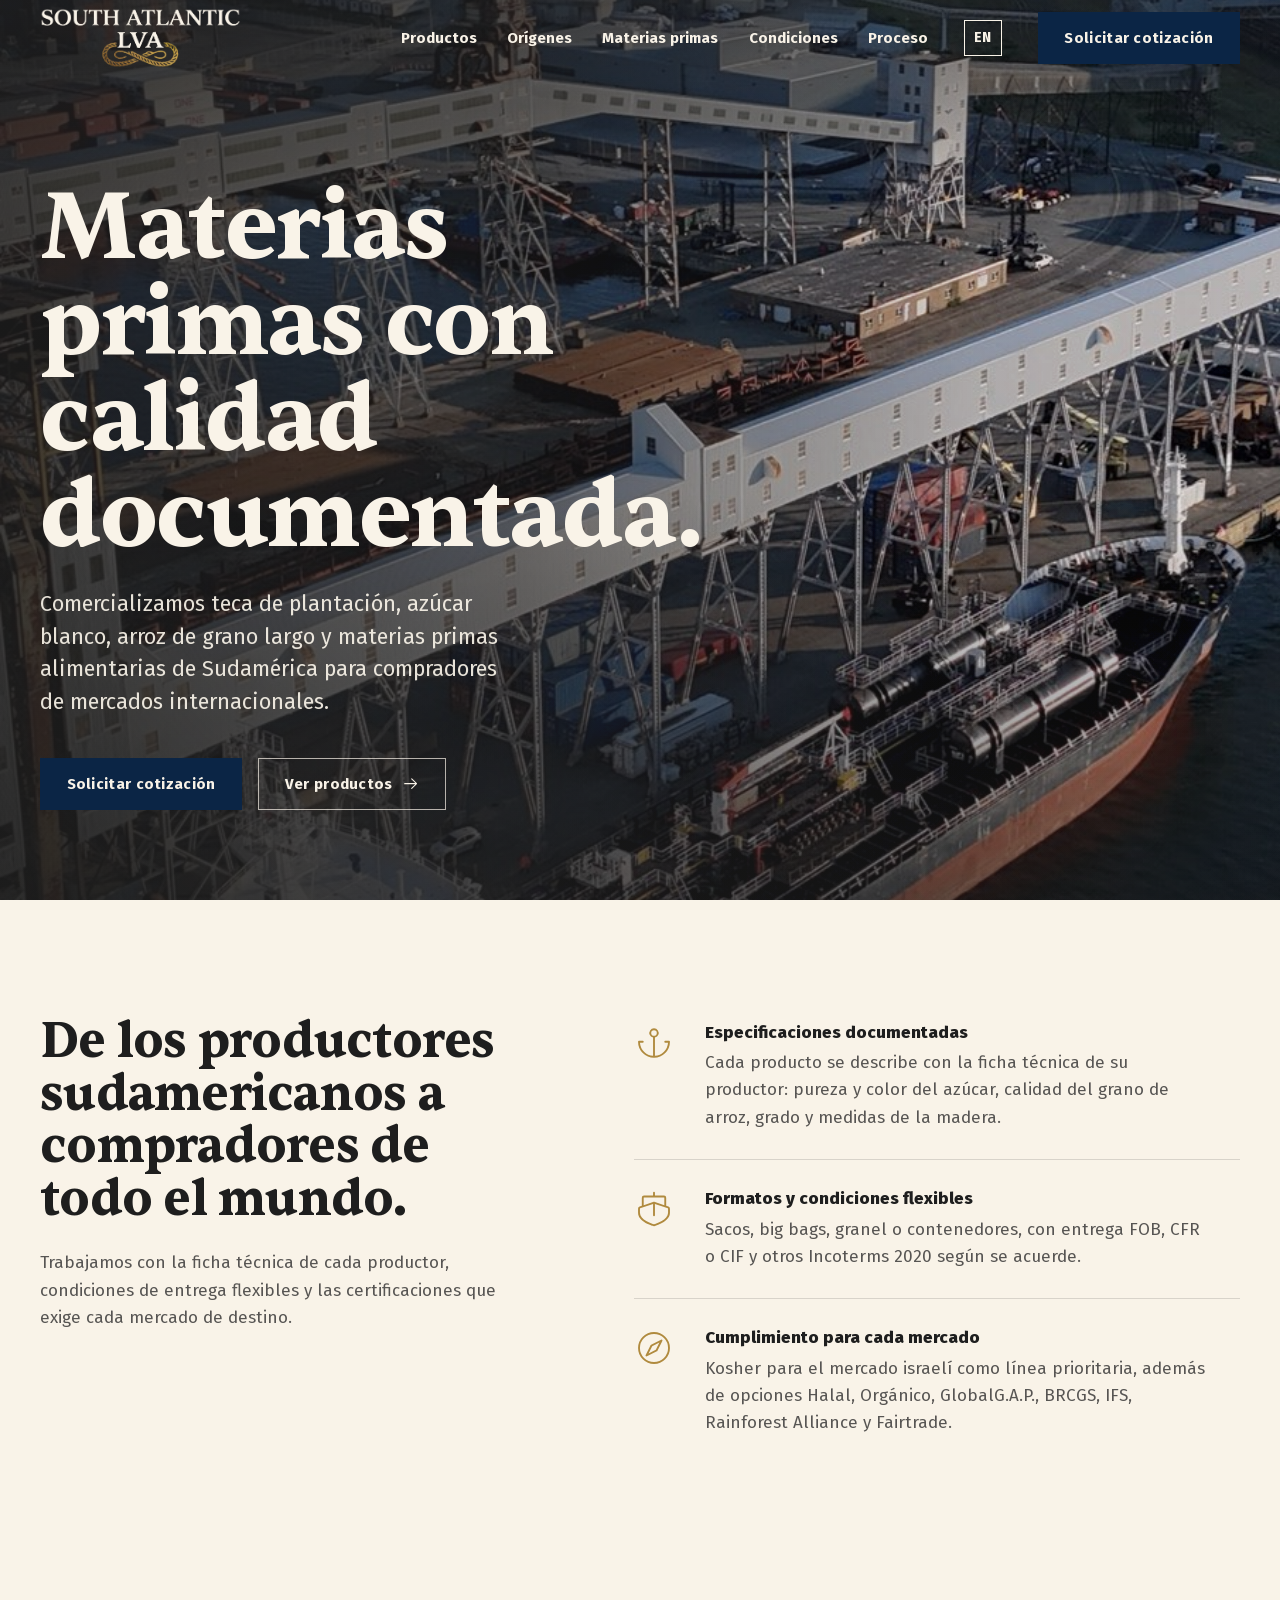
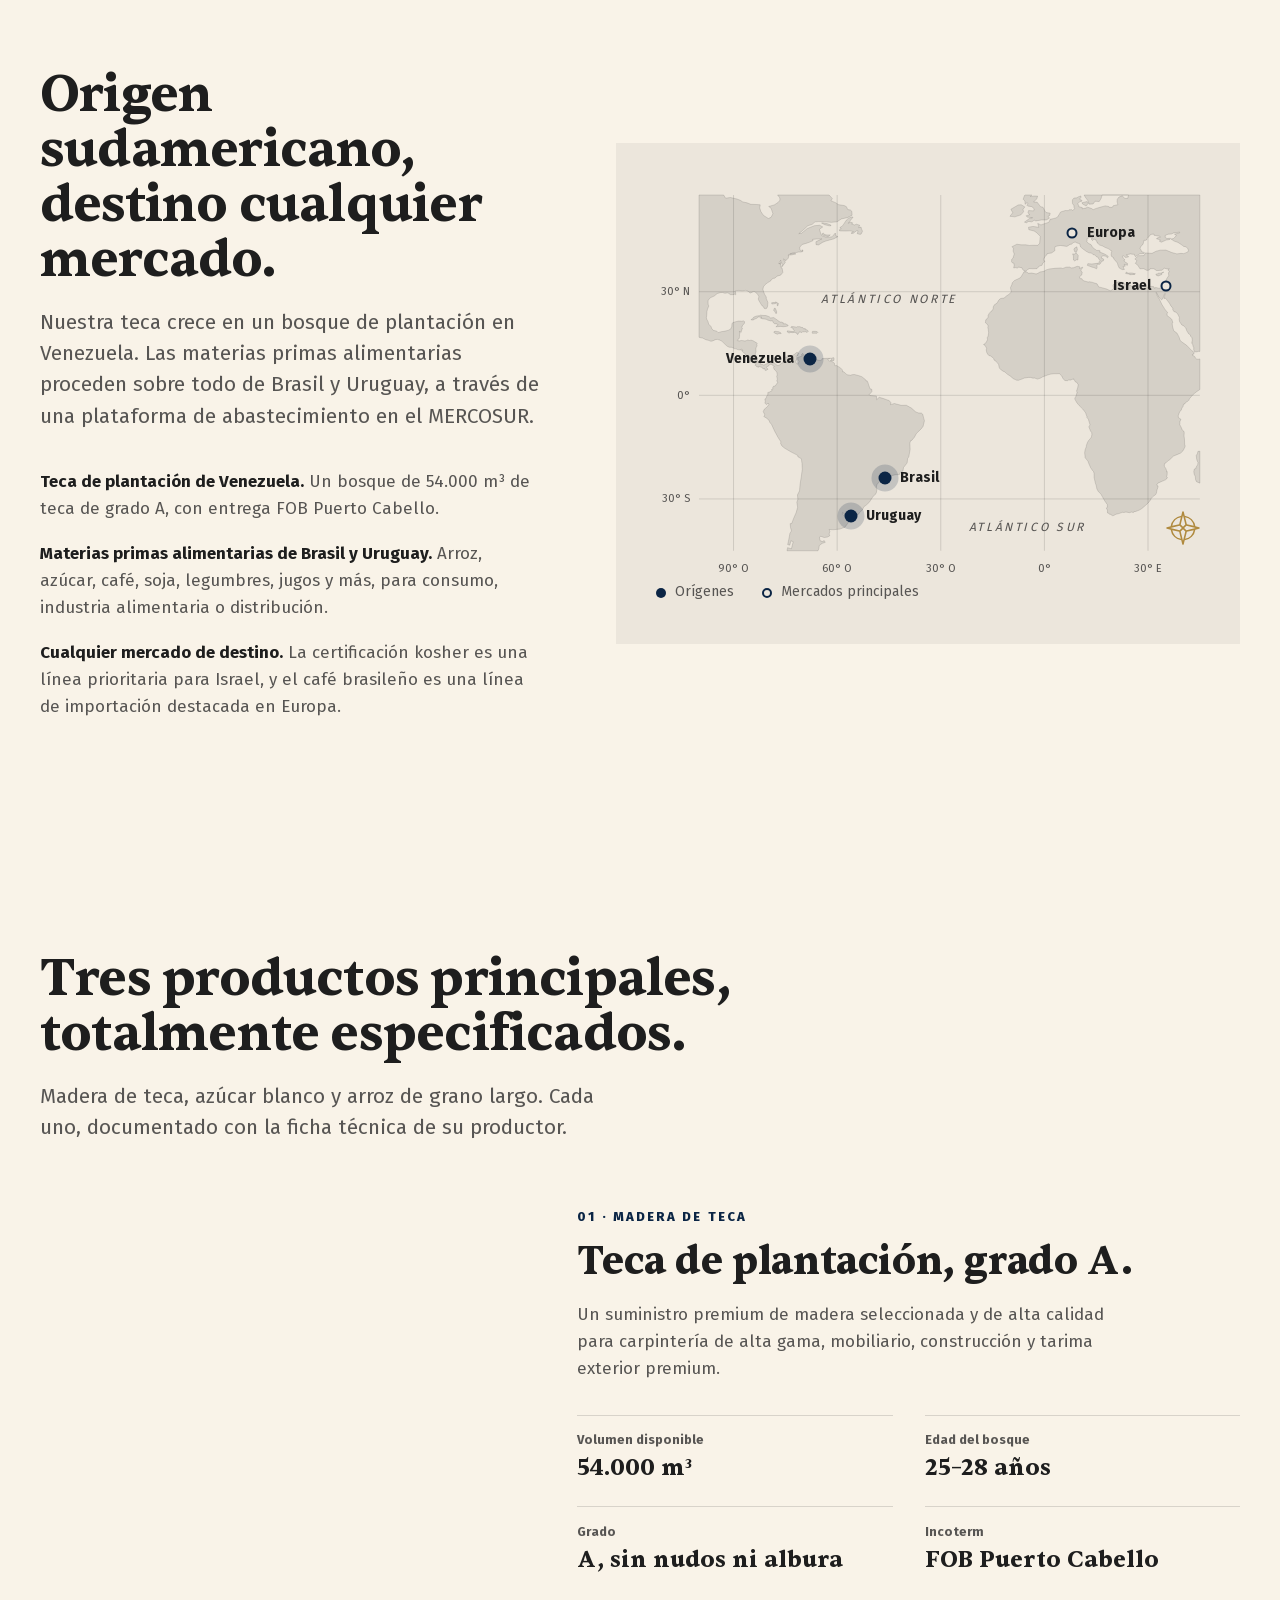
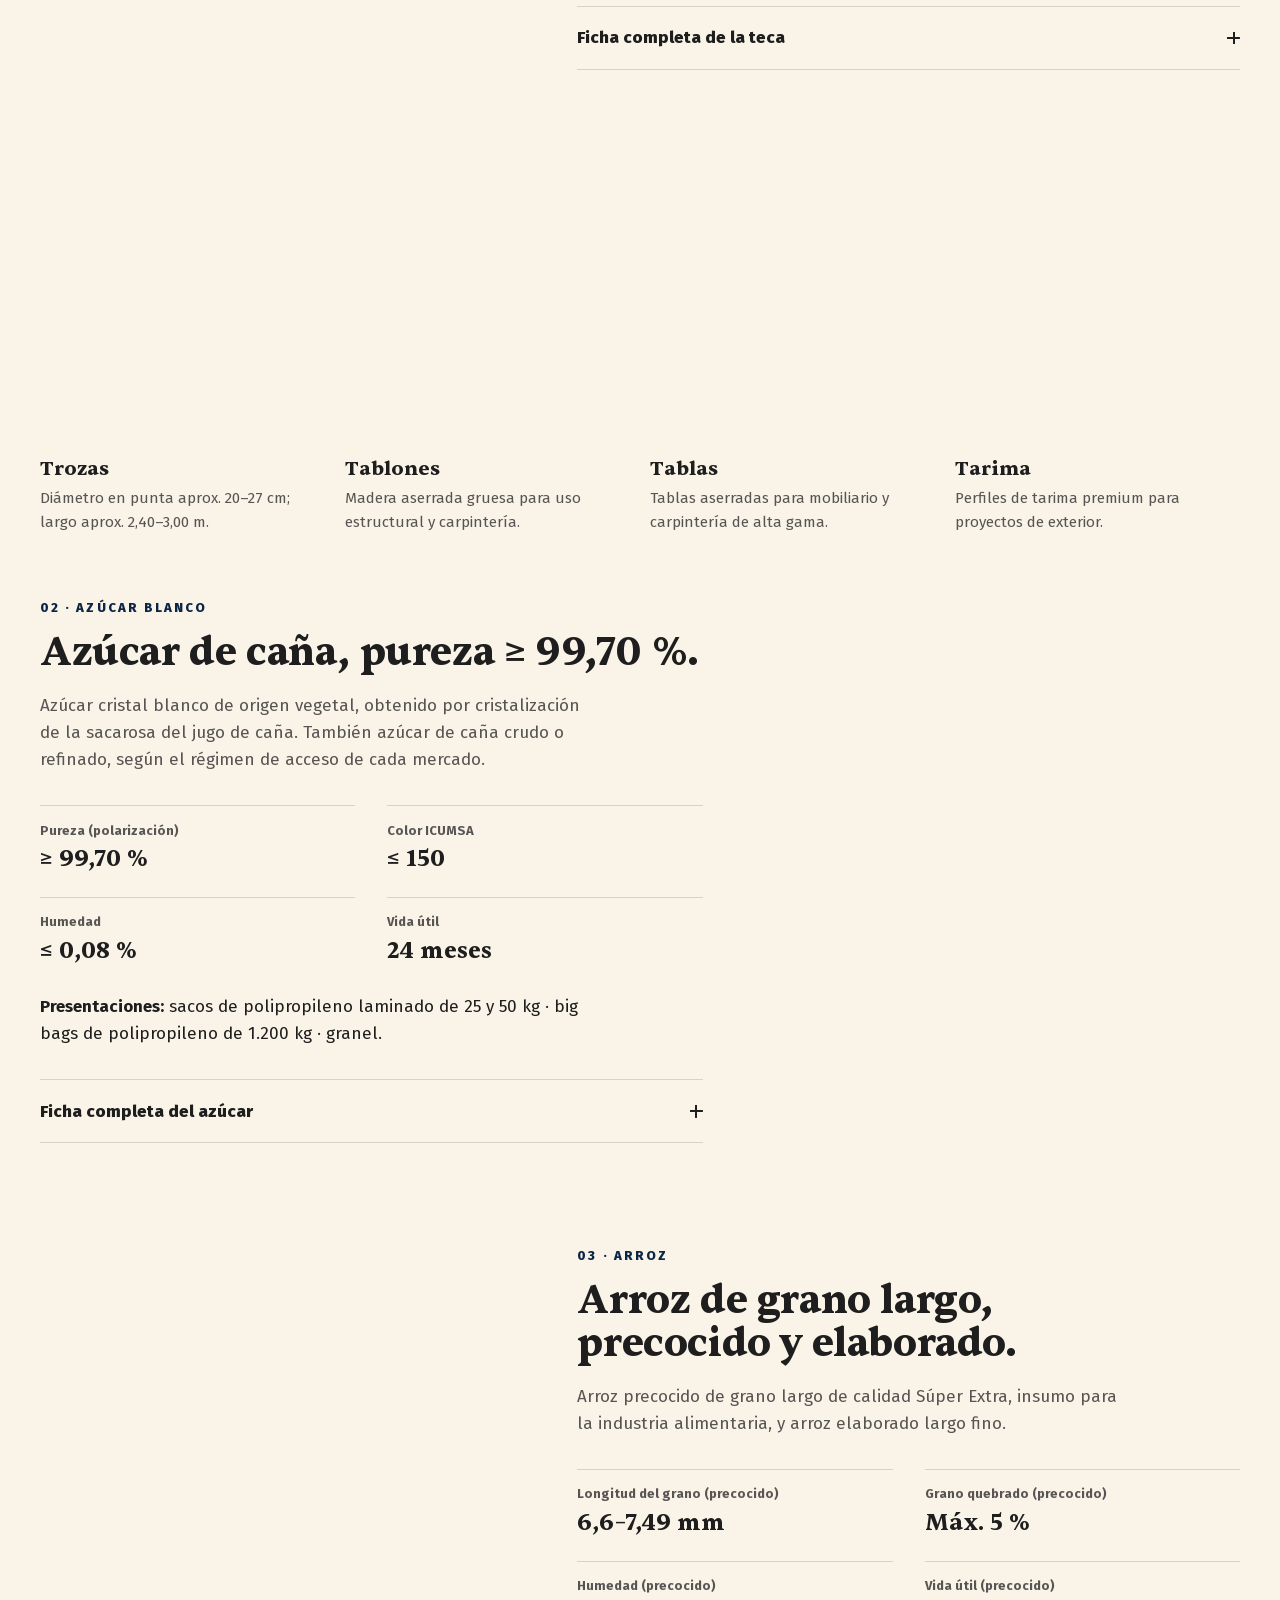
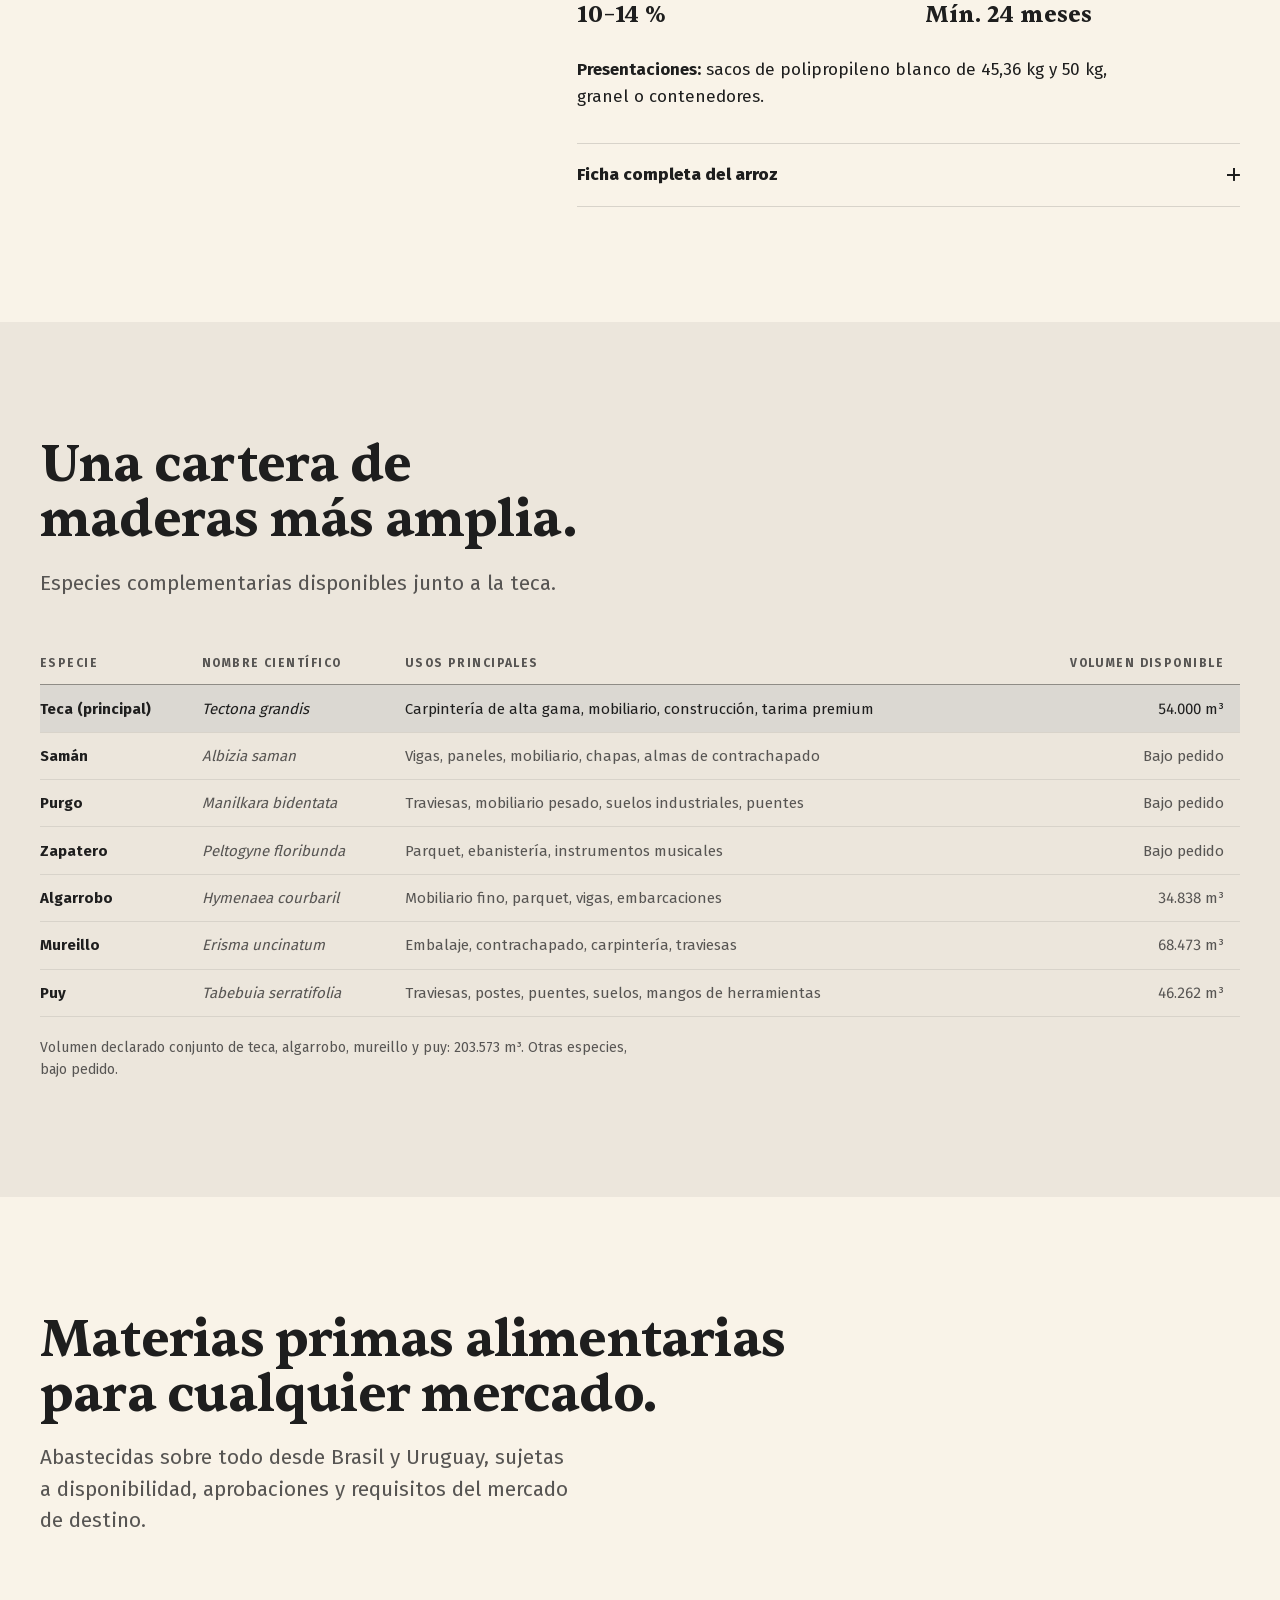
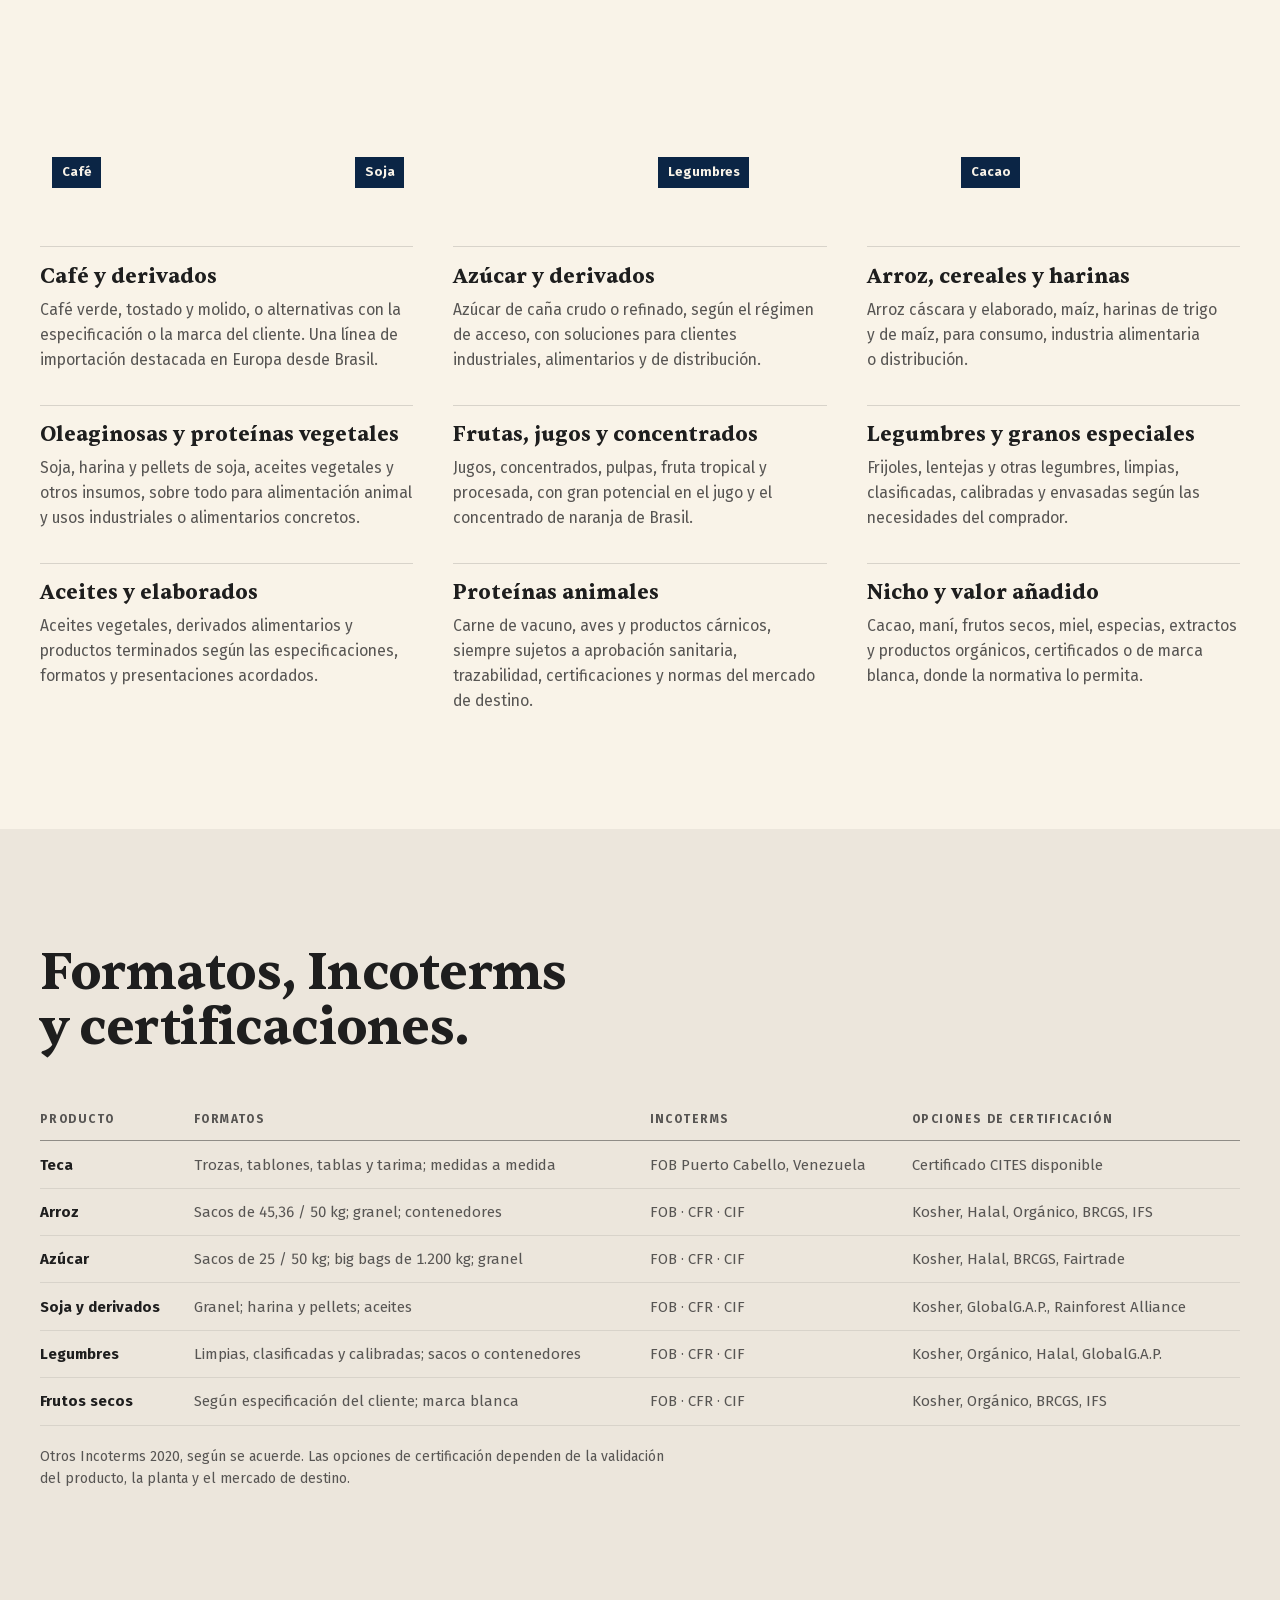
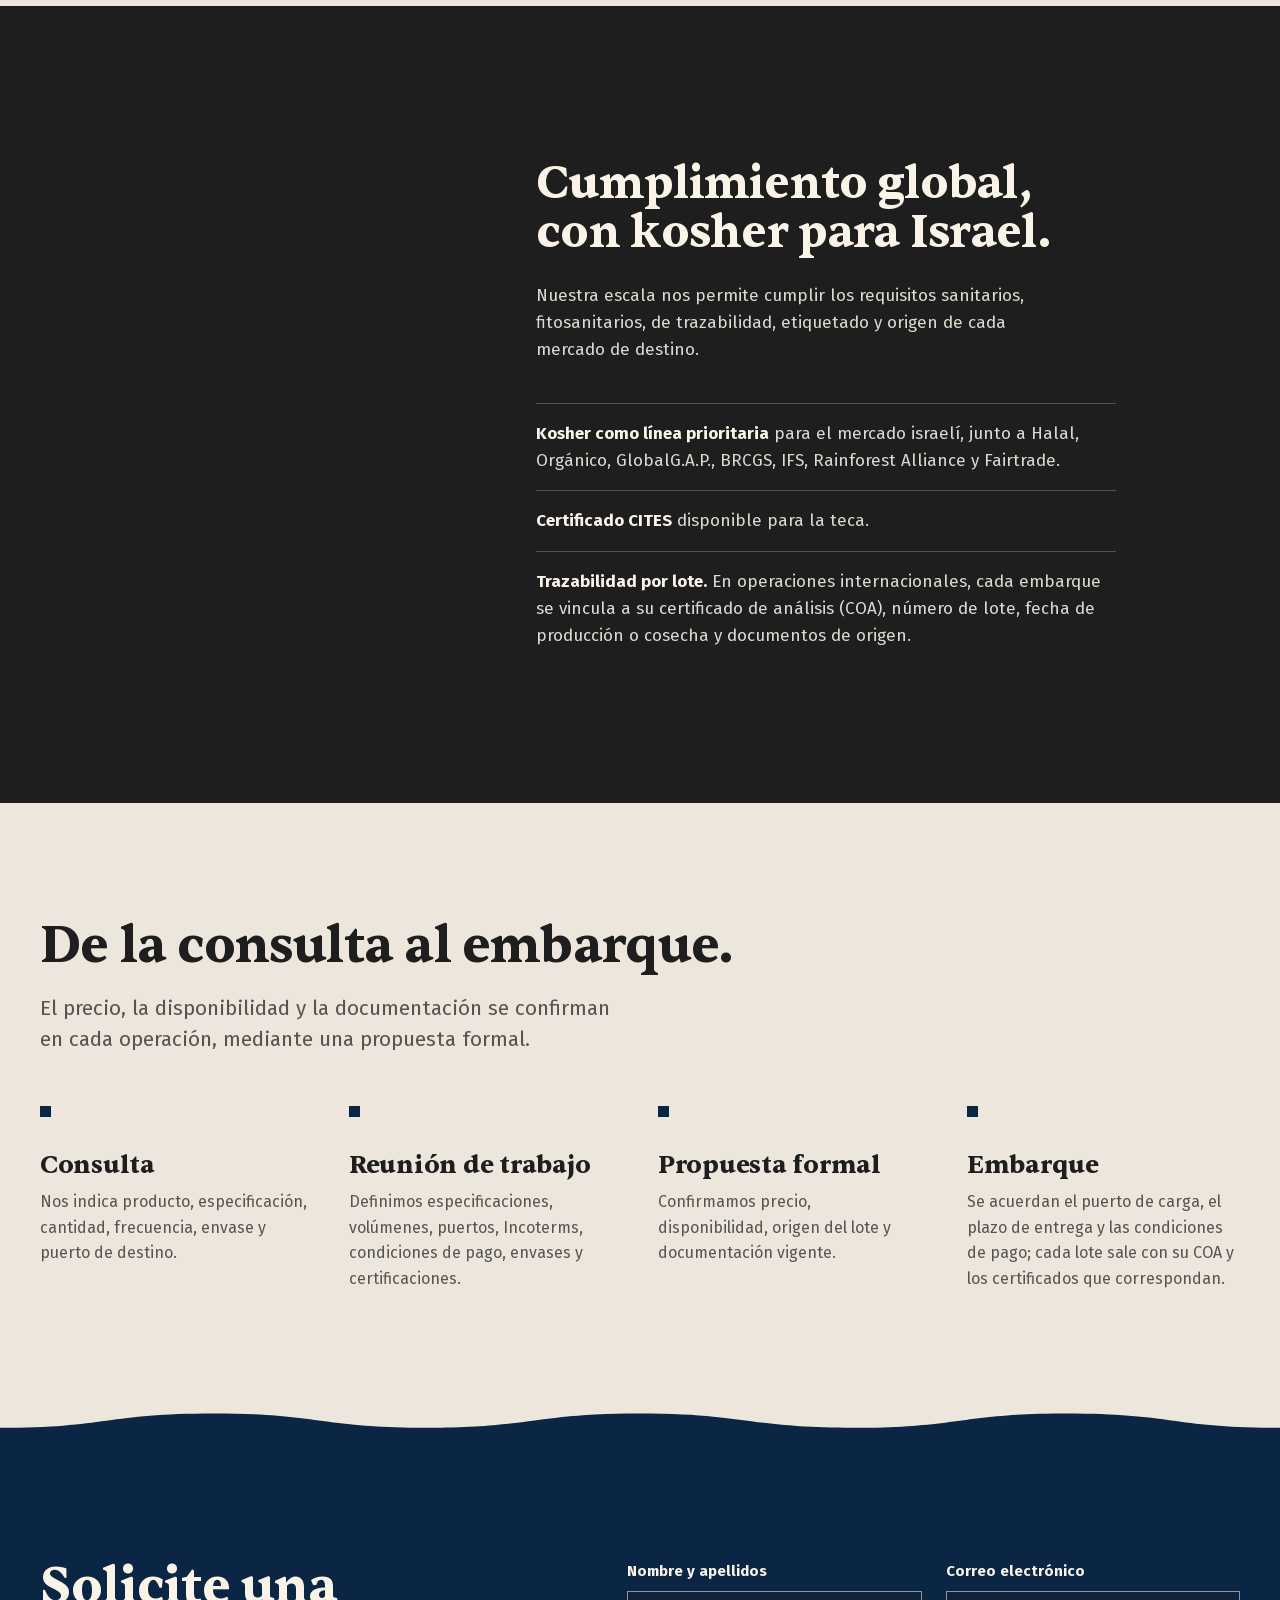
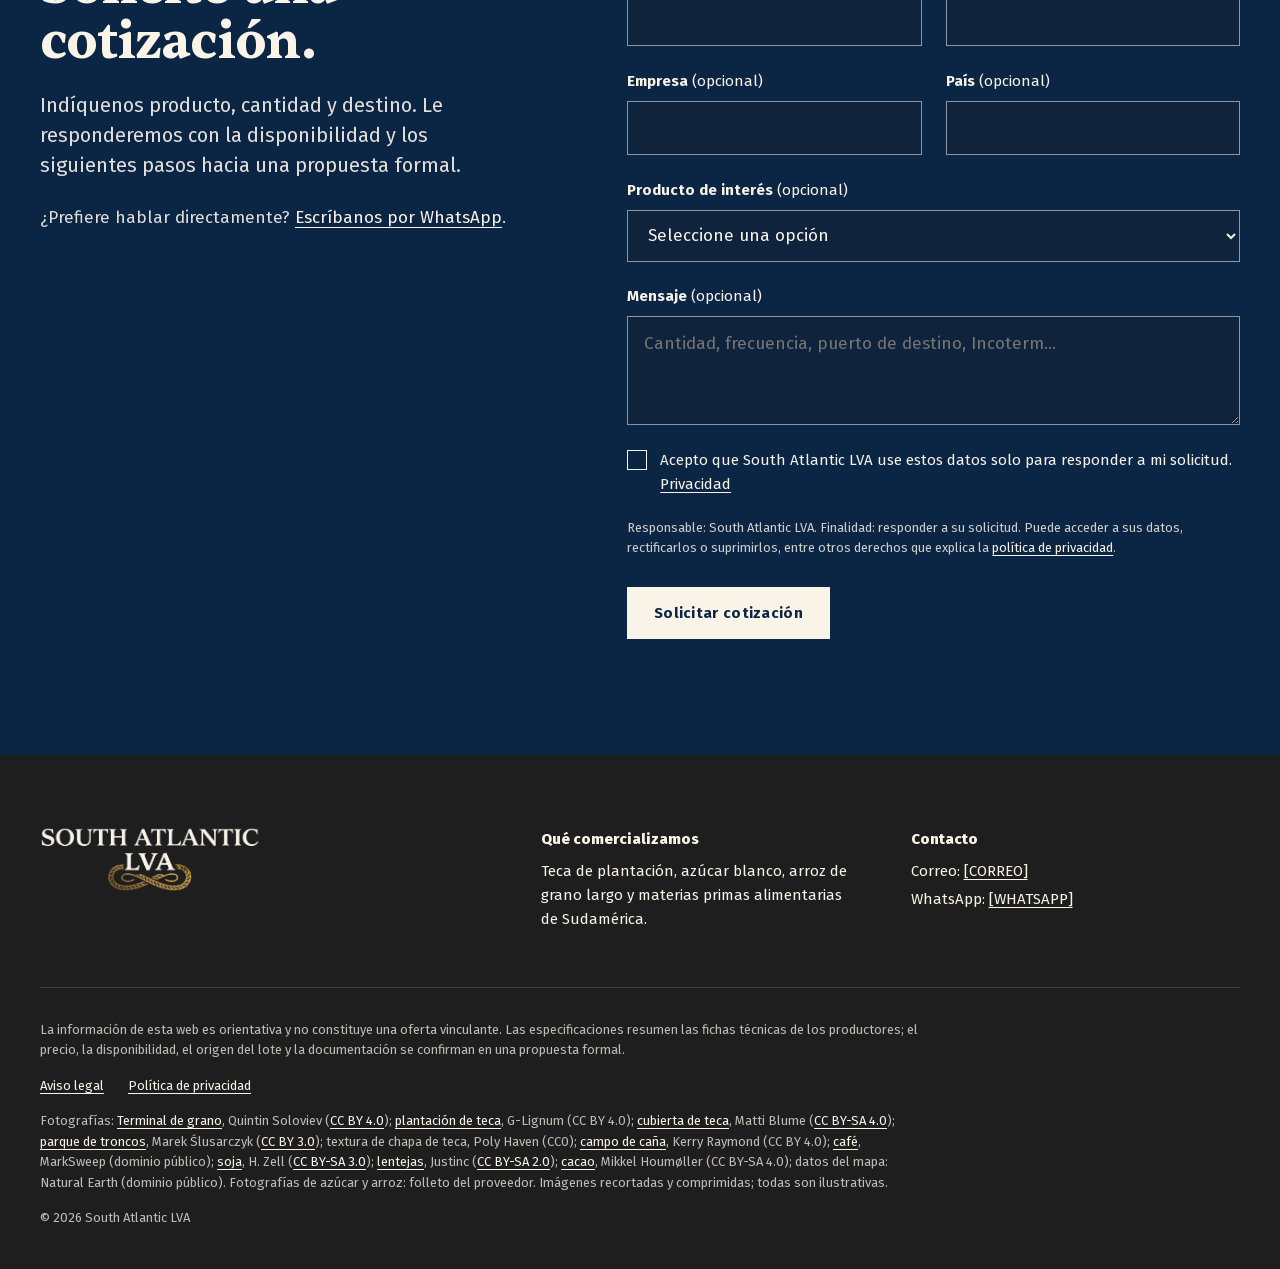
==== commit bf25e559: "Dominio propio: southatlanticlva.com (canonical, hreflang y CNAME) Co-Authored-By: Claude Opus 5.5 <" ====
--- a/es/index.html
+++ b/es/index.html
@@ -15,12 +15,12 @@
 <meta property="og:locale:alternate" content="en_US">
 <meta property="og:title" content="South Atlantic LVA | Materias primas con calidad documentada">
 <meta property="og:description" content="Teca de plantación, azúcar blanco, arroz de grano largo y materias primas alimentarias de Sudamérica, con especificaciones documentadas.">
-<meta property="og:image" content="https://augustomlopezm.github.io/south-atlantic/assets/og-imagen.jpg">
-<meta property="og:url" content="https://augustomlopezm.github.io/south-atlantic/es/">
-<link rel="canonical" href="https://augustomlopezm.github.io/south-atlantic/es/">
-<link rel="alternate" hreflang="en" href="https://augustomlopezm.github.io/south-atlantic/">
-<link rel="alternate" hreflang="es" href="https://augustomlopezm.github.io/south-atlantic/es/">
-<link rel="alternate" hreflang="x-default" href="https://augustomlopezm.github.io/south-atlantic/">
+<meta property="og:image" content="https://southatlanticlva.com/assets/og-imagen.jpg">
+<meta property="og:url" content="https://southatlanticlva.com/es/">
+<link rel="canonical" href="https://southatlanticlva.com/es/">
+<link rel="alternate" hreflang="en" href="https://southatlanticlva.com/">
+<link rel="alternate" hreflang="es" href="https://southatlanticlva.com/es/">
+<link rel="alternate" hreflang="x-default" href="https://southatlanticlva.com/">
 <link rel="icon" href="../assets/favicon-32.png" sizes="32x32" type="image/png">
 <link rel="apple-touch-icon" href="../assets/apple-touch-icon.png">
 <link rel="preload" href="../assets/fuentes/sentient-700.woff2" as="font" type="font/woff2" crossorigin>
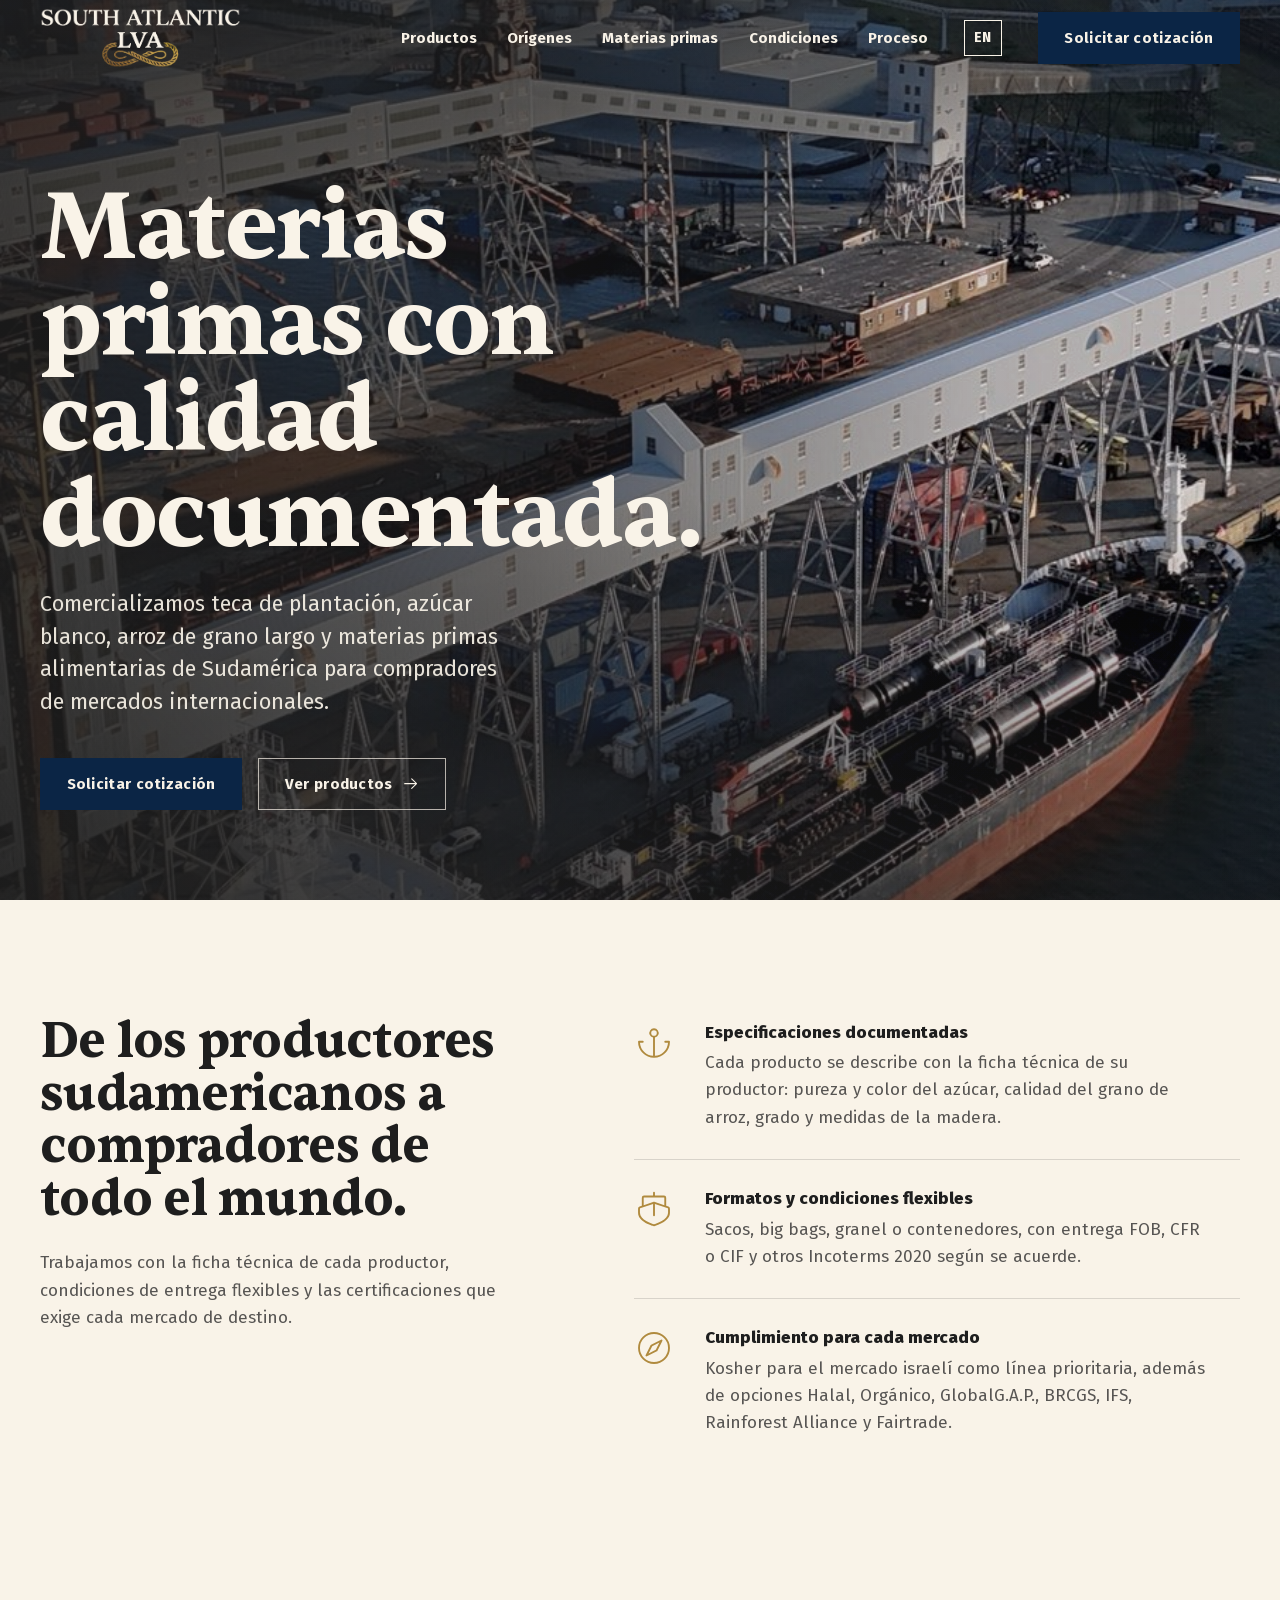
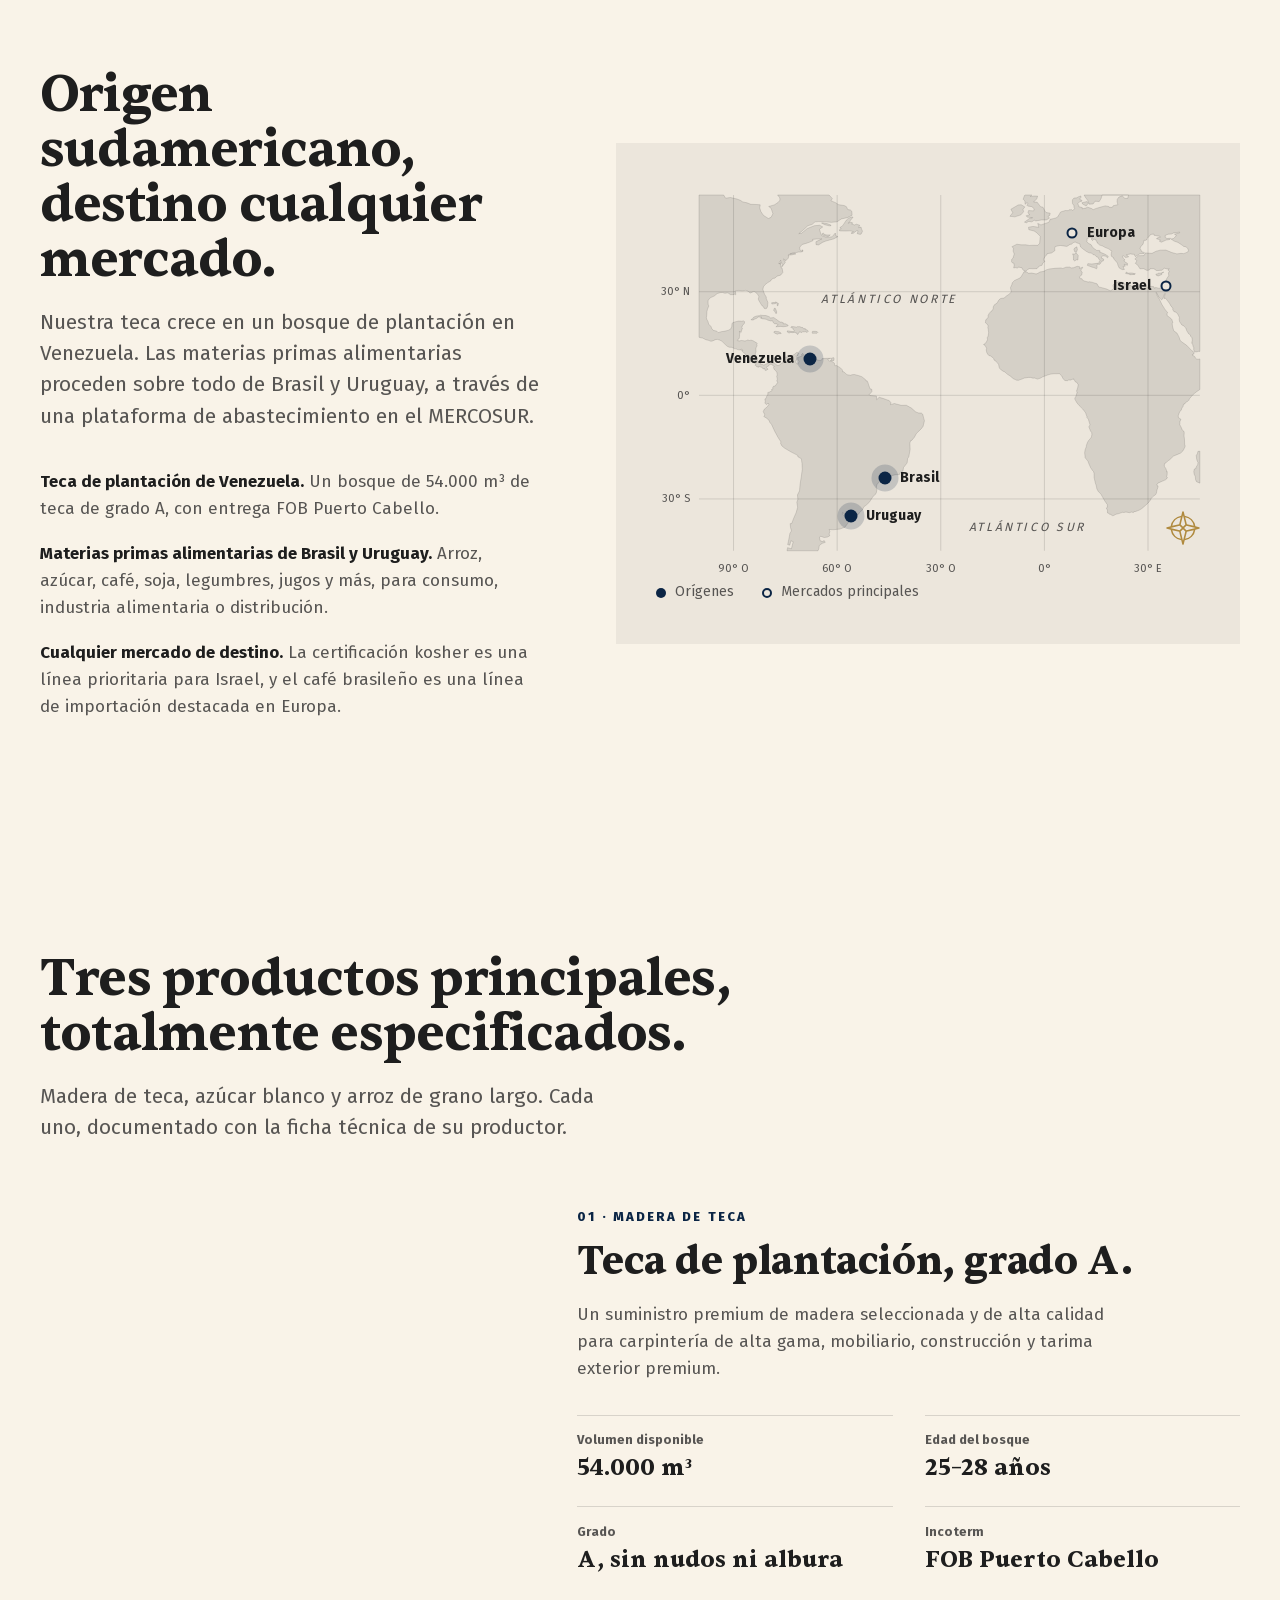
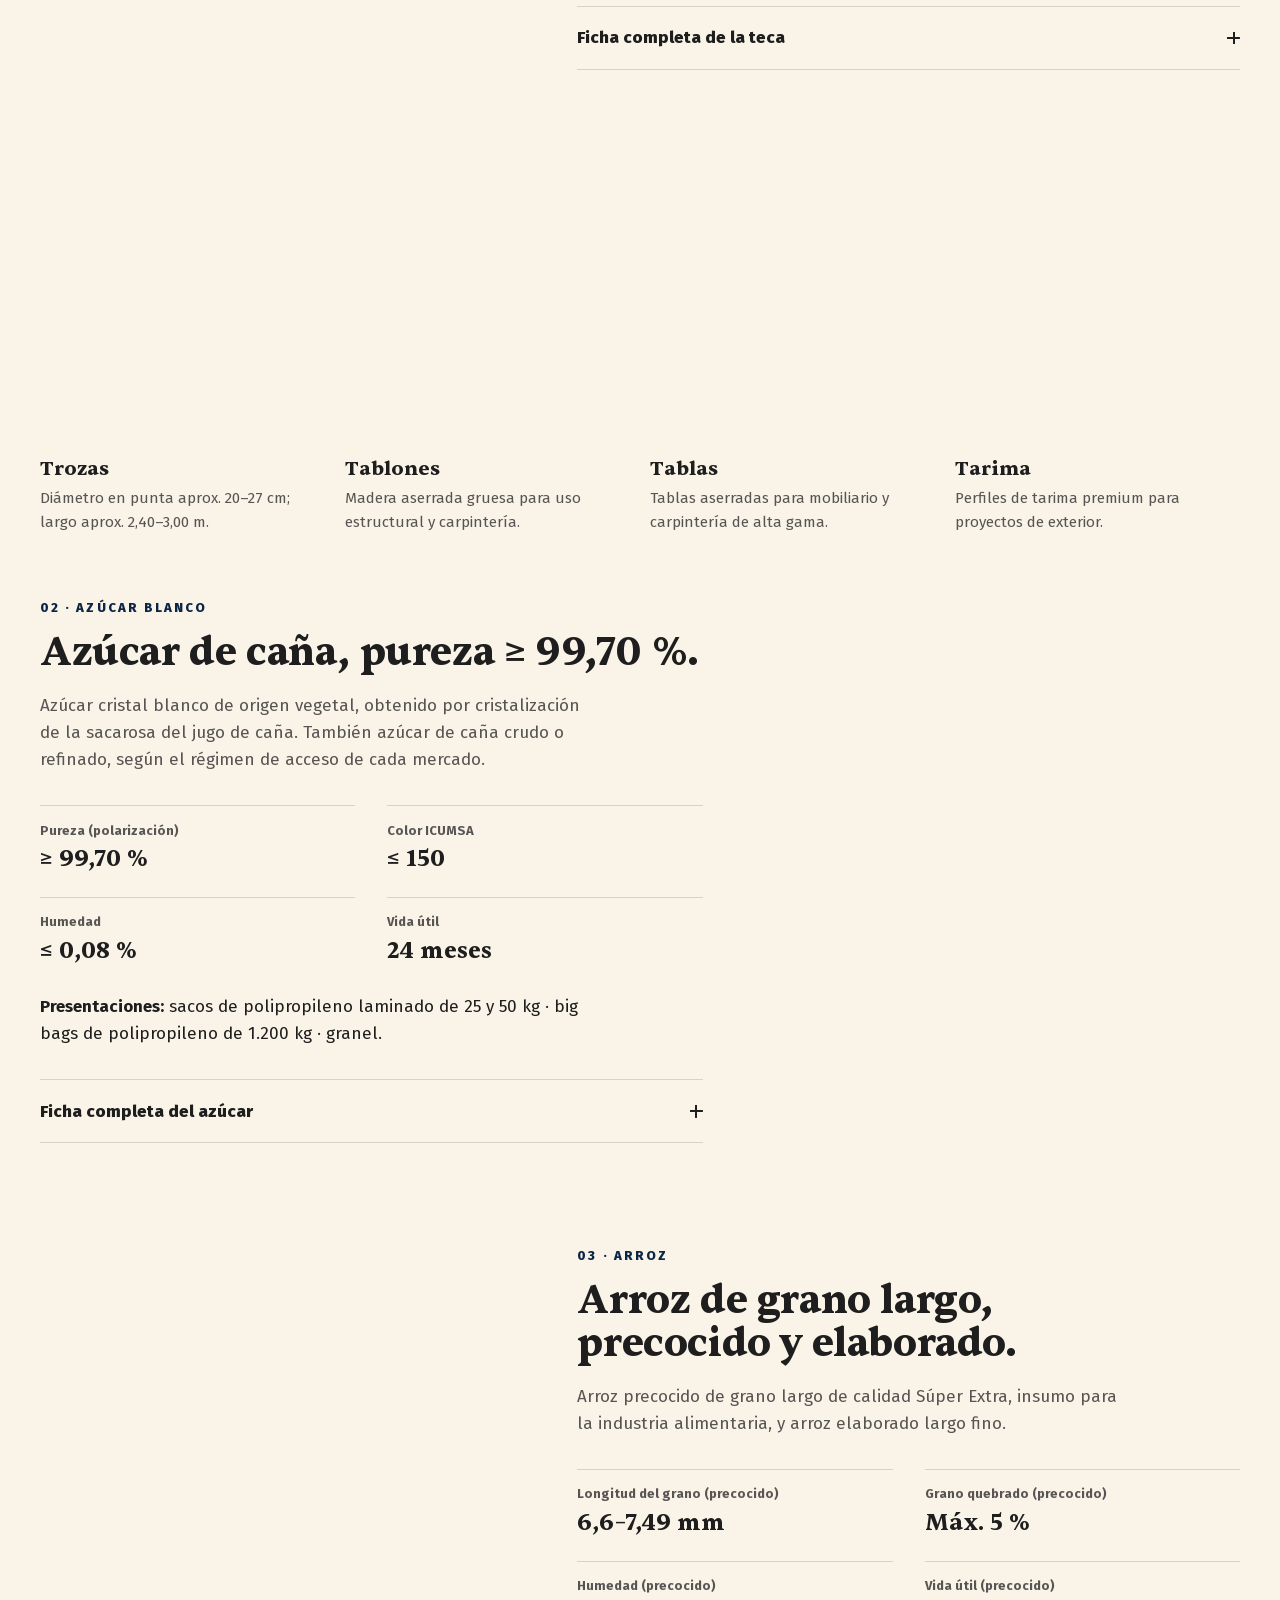
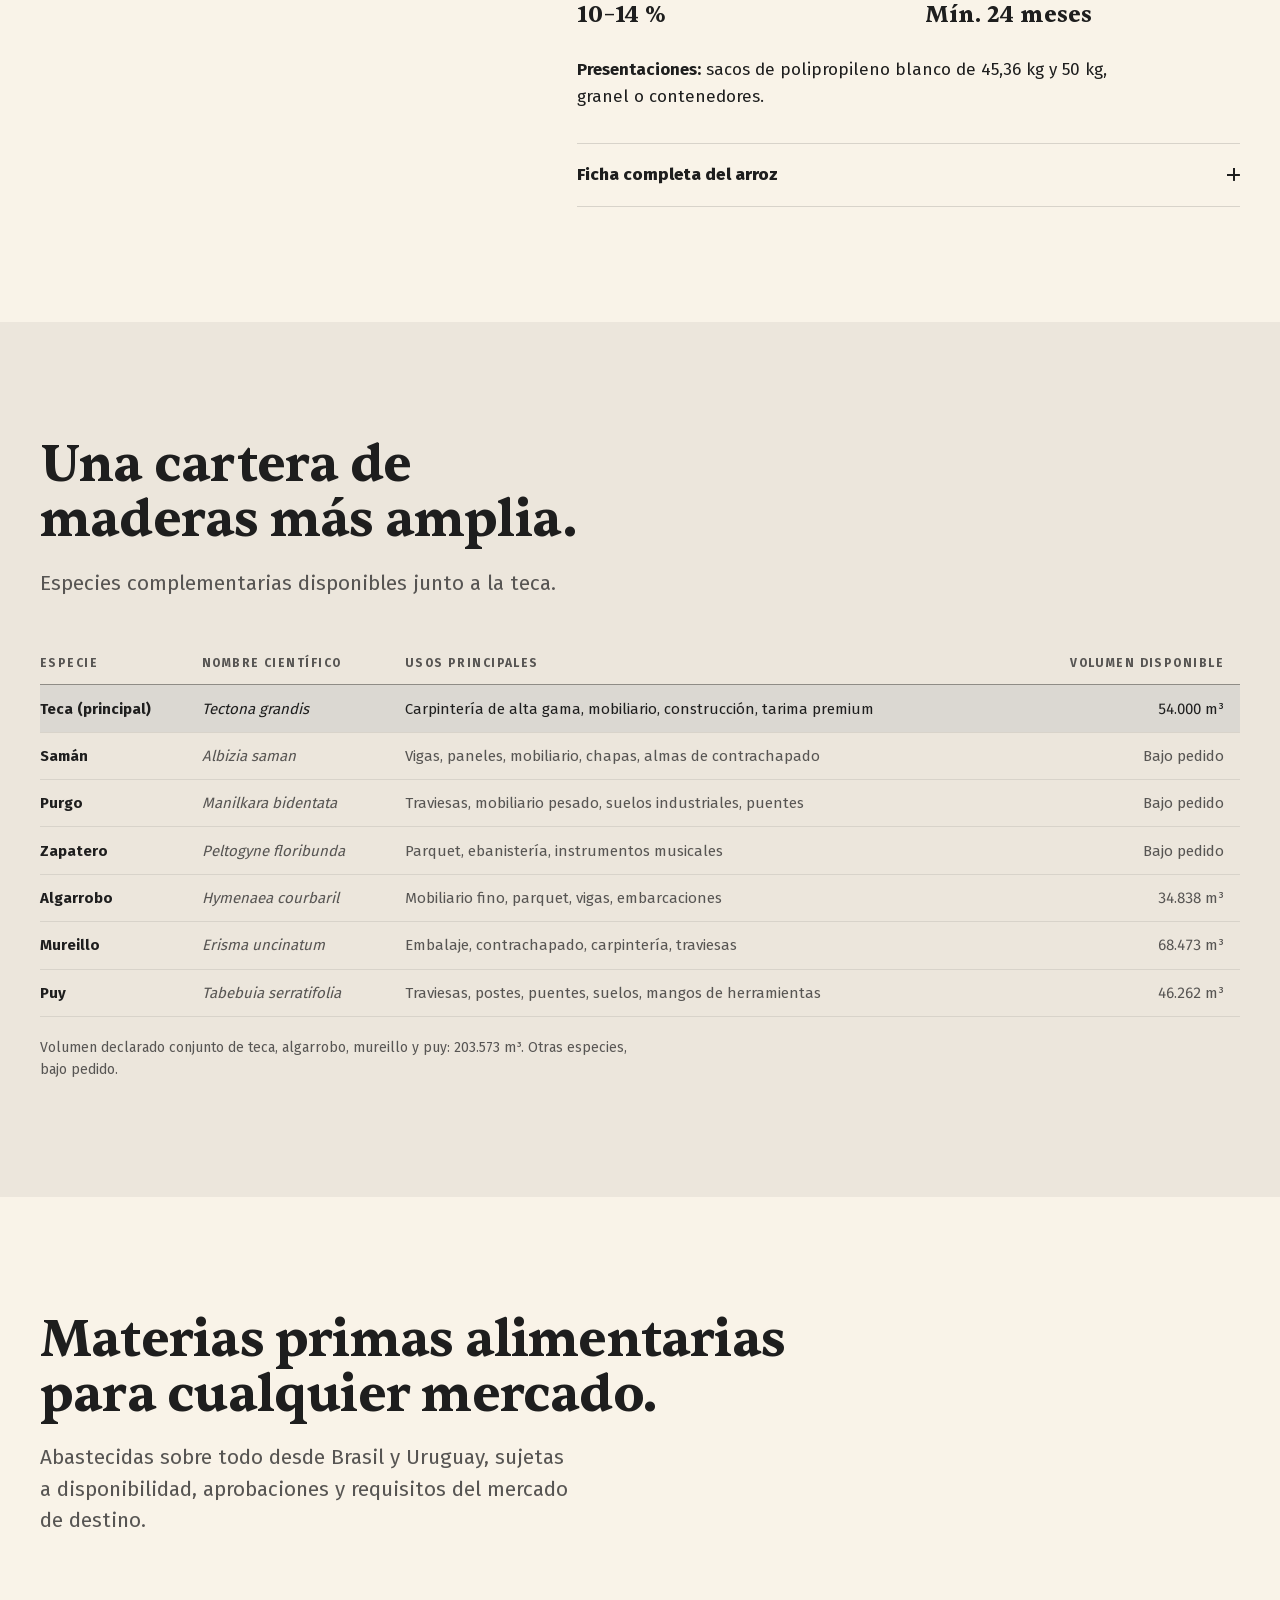
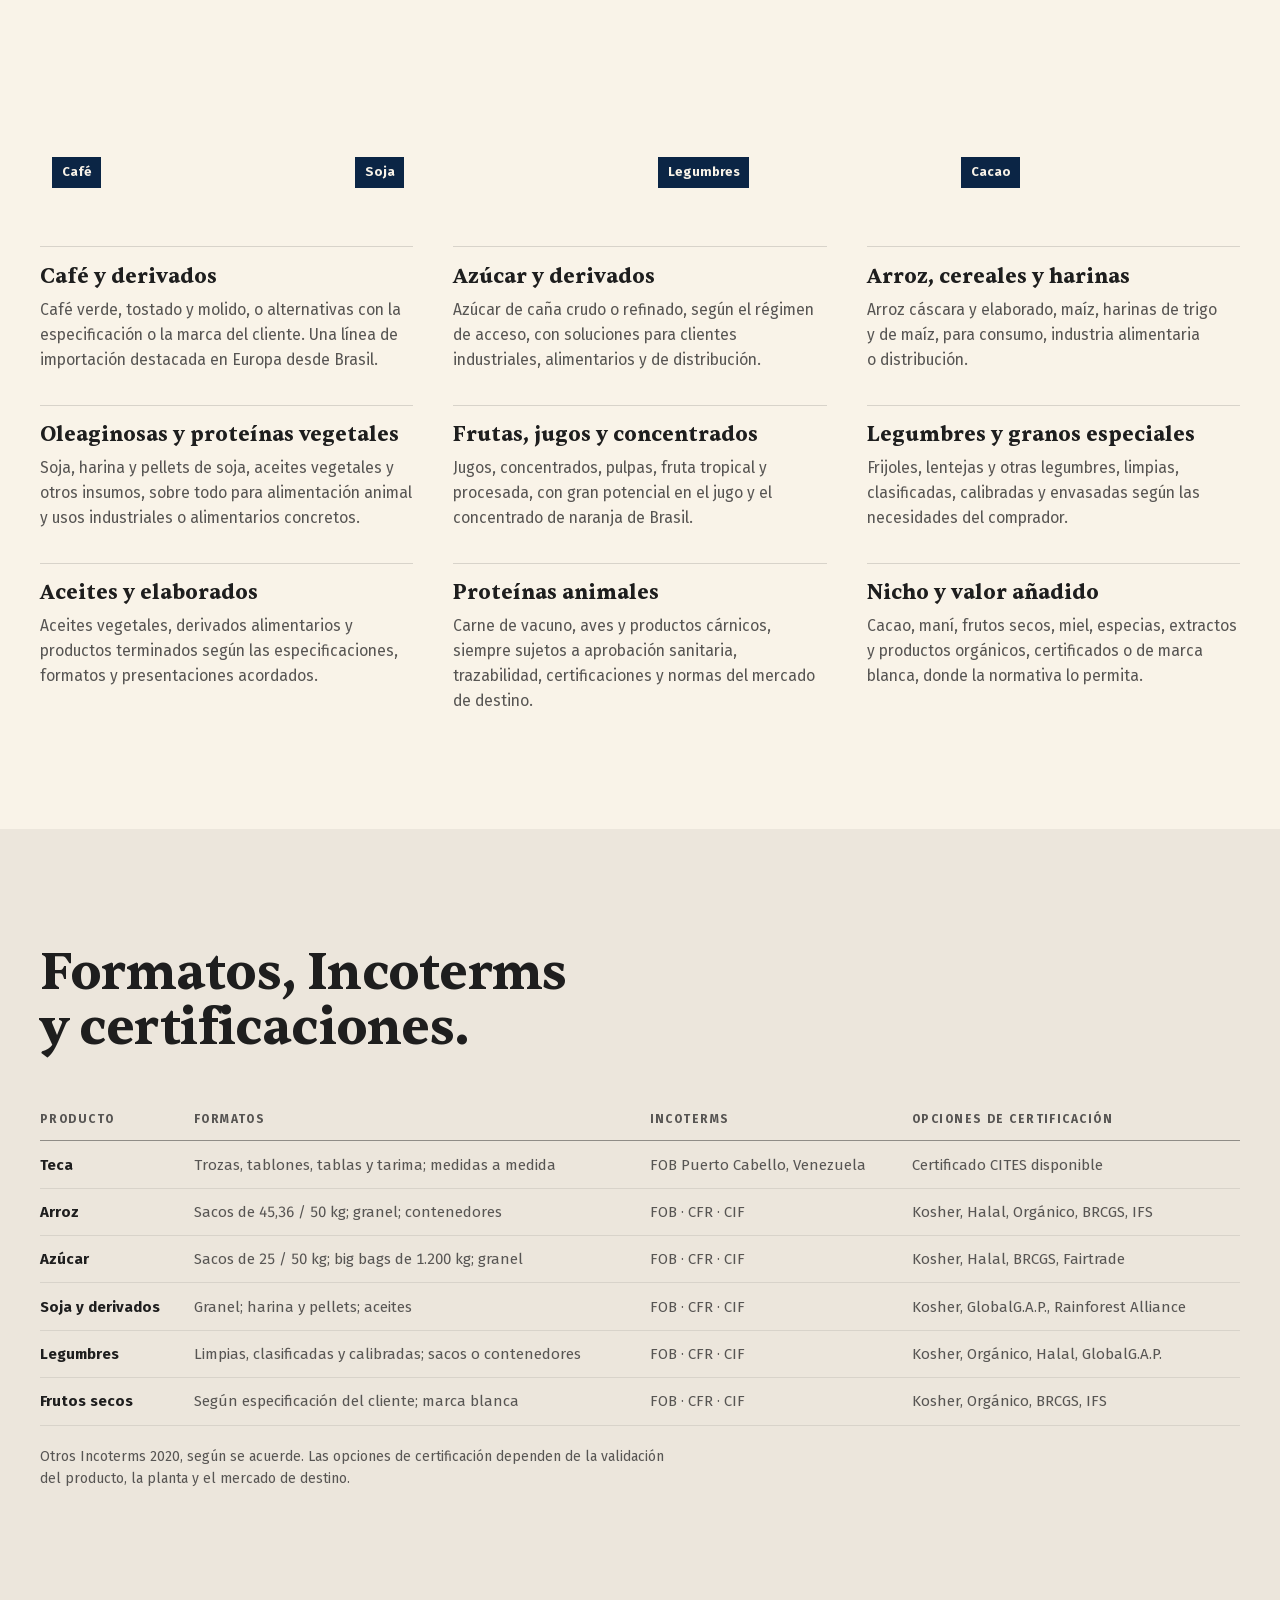
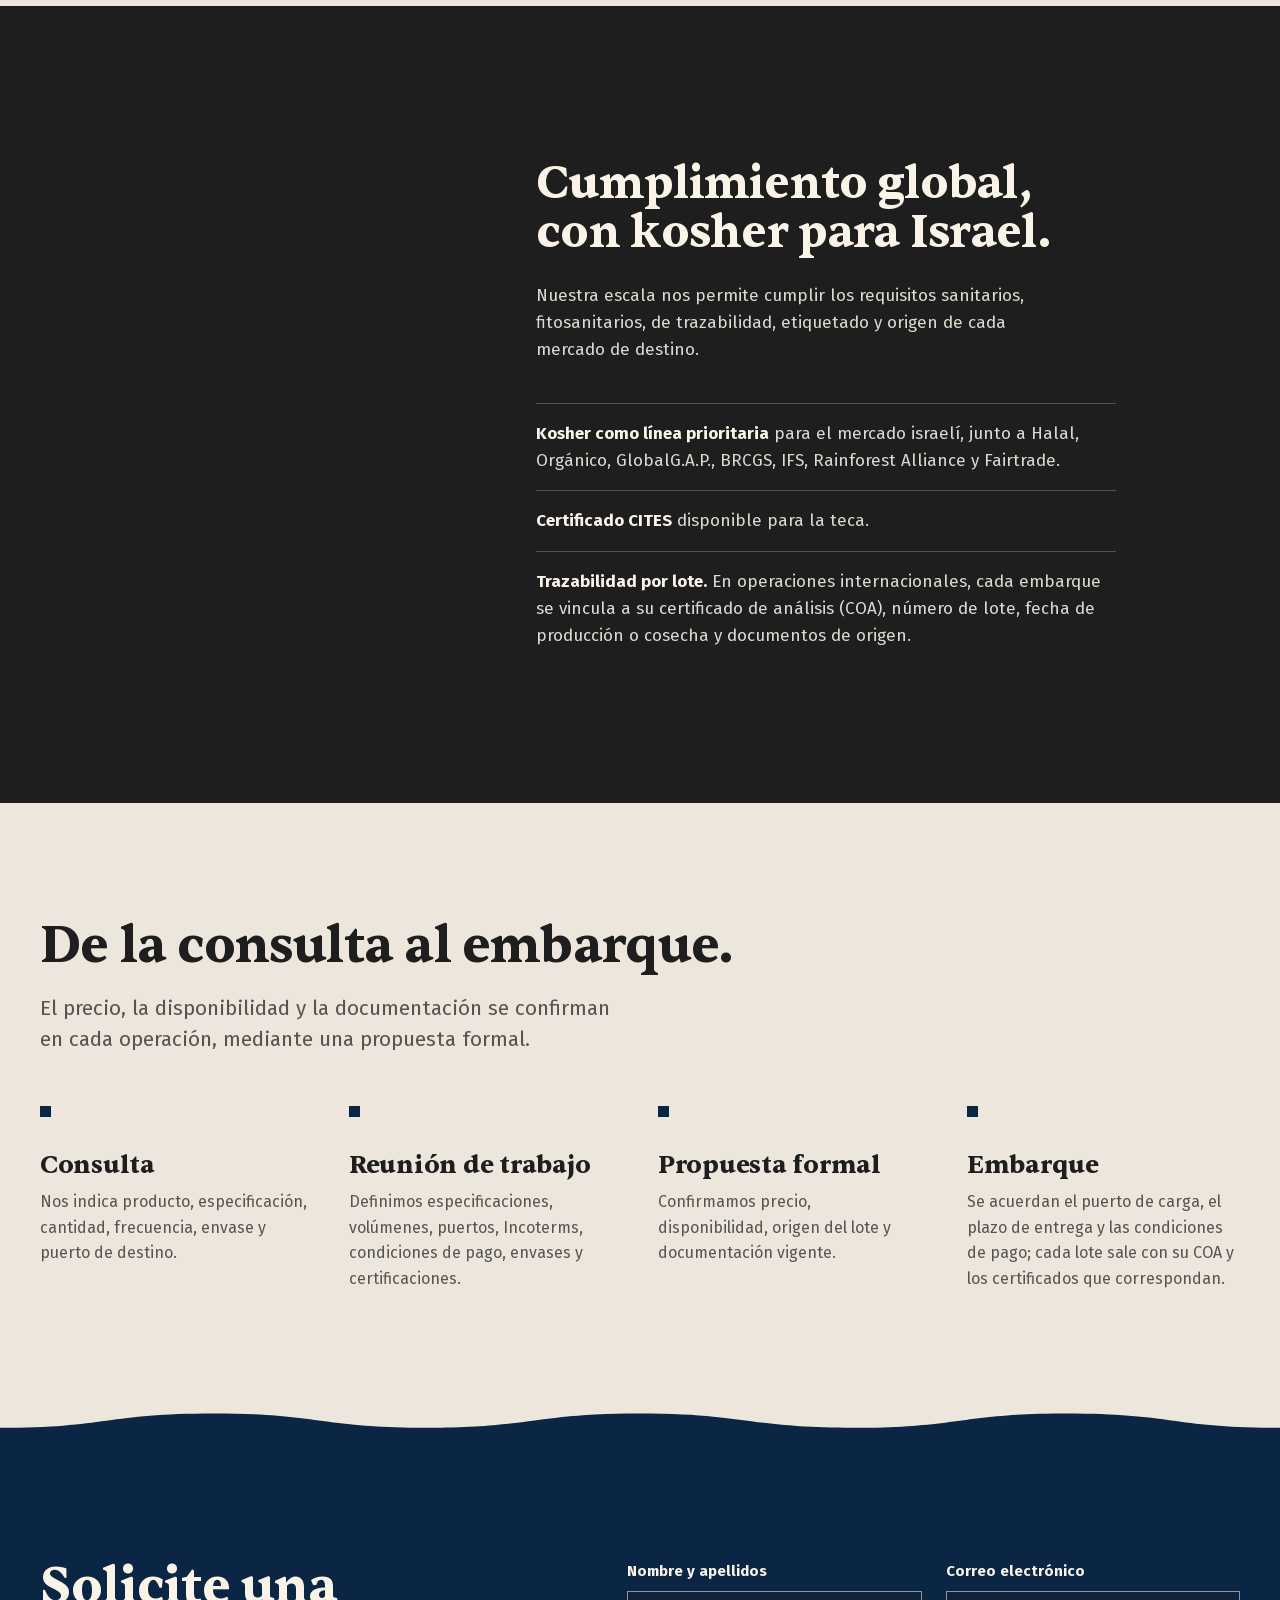
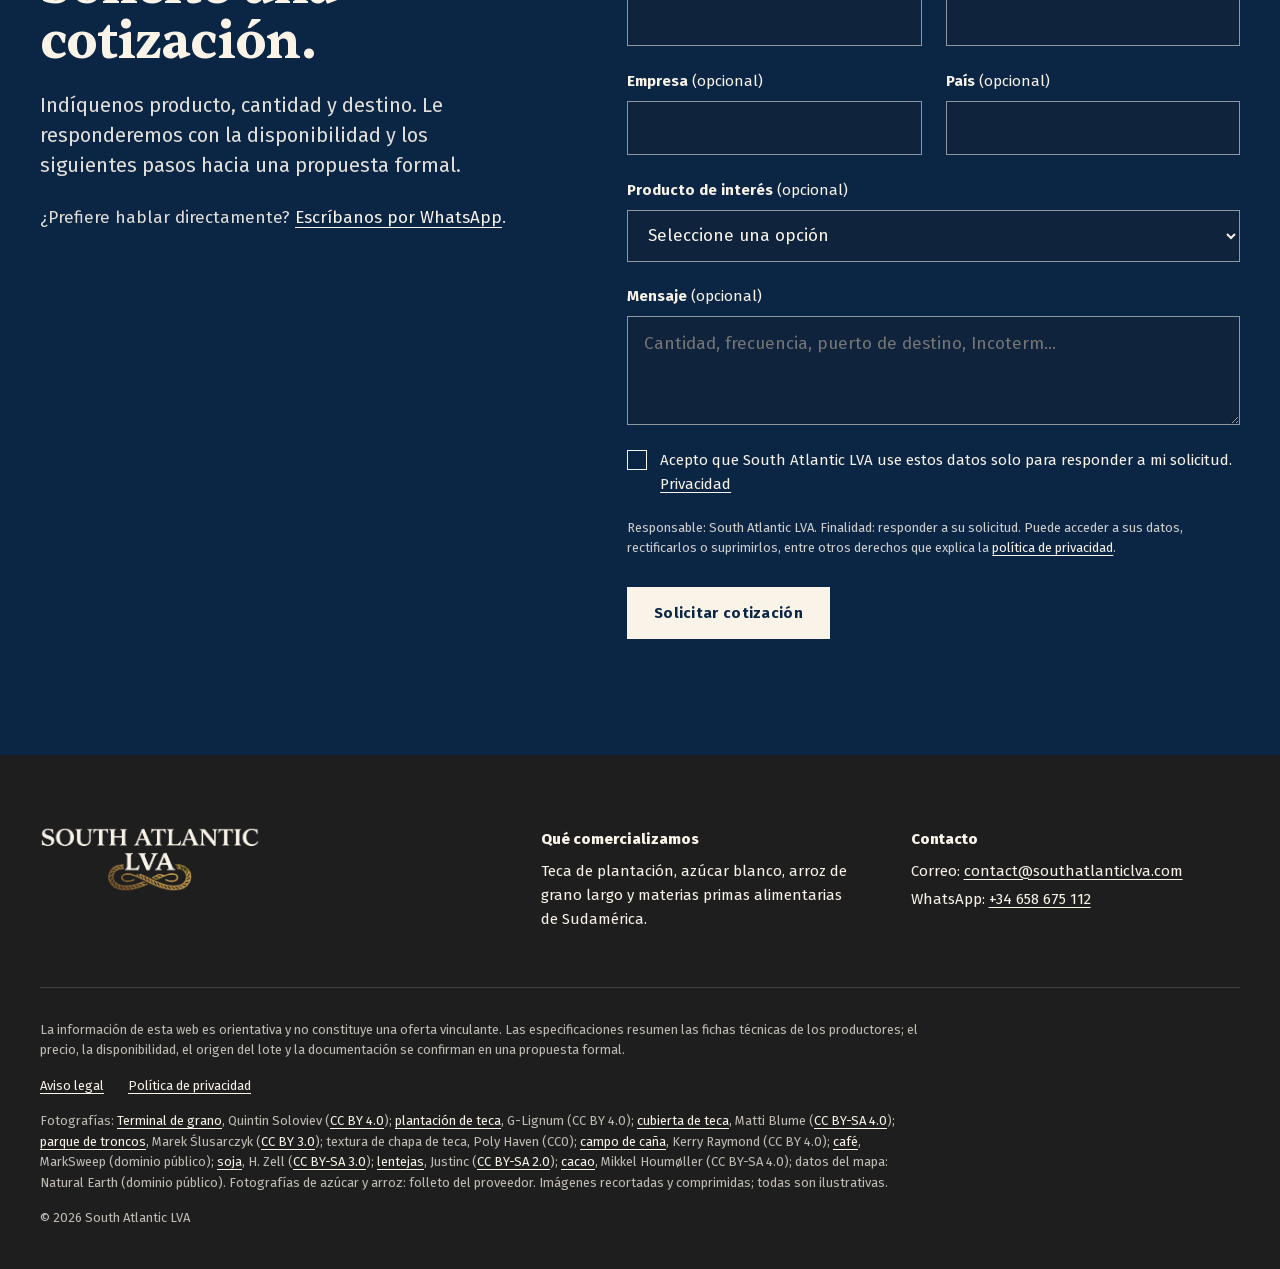
==== commit 49a94c2c: "Contacto: contact@southatlanticlva.com y WhatsApp +34 658 675 112 Co-Authored-By: Claude Opus 5.5 <n" ====
--- a/es/index.html
+++ b/es/index.html
@@ -368,9 +368,9 @@
       <div>
         <h2 id="cotizacion-titulo">Solicite una cotización.</h2>
         <p class="cotizacion__texto">Indíquenos producto, cantidad y destino. Le responderemos con la disponibilidad y los siguientes pasos hacia una propuesta formal.</p>
-        <p class="cotizacion__alternativa">¿Prefiere hablar directamente? <a data-whatsapp href="#cotizacion" target="_blank" rel="noopener">Escríbanos por WhatsApp</a>.</p>
+        <p class="cotizacion__alternativa">¿Prefiere hablar directamente? <a data-whatsapp href="https://wa.me/34658675112?text=Hola%2C%20me%20gustar%C3%ADa%20solicitar%20una%20cotizaci%C3%B3n%20a%20South%20Atlantic%20LVA." target="_blank" rel="noopener">Escríbanos por WhatsApp</a>.</p>
       </div>
-      <form class="formulario" data-formulario data-correo="[CORREO]" data-envio="https://formsubmit.co/ajax/[CORREO]" action="https://formsubmit.co/[CORREO]" method="POST">
+      <form class="formulario" data-formulario data-correo="contact@southatlanticlva.com" data-envio="https://formsubmit.co/ajax/contact@southatlanticlva.com" action="https://formsubmit.co/contact@southatlanticlva.com" method="POST">
         <input type="hidden" name="_subject" value="Nueva solicitud de cotización (web en español)">
         <input type="hidden" name="_template" value="table">
         <div class="trampa" aria-hidden="true"><label for="f-web">No rellene este campo</label><input id="f-web" type="text" name="_honey" tabindex="-1" autocomplete="off"></div>
@@ -432,8 +432,8 @@
     </div>
     <div>
       <p class="pie__titulo">Contacto</p>
-      <p>Correo: <a data-correo href="mailto:[CORREO]">[CORREO]</a></p>
-      <p>WhatsApp: <a data-whatsapp href="#cotizacion" target="_blank" rel="noopener">[WHATSAPP]</a></p>
+      <p>Correo: <a data-correo href="mailto:contact@southatlanticlva.com">contact@southatlanticlva.com</a></p>
+      <p>WhatsApp: <a data-whatsapp href="https://wa.me/34658675112?text=Hola%2C%20me%20gustar%C3%ADa%20solicitar%20una%20cotizaci%C3%B3n%20a%20South%20Atlantic%20LVA." target="_blank" rel="noopener">+34 658 675 112</a></p>
     </div>
   </div>
   <div class="contenedor pie__legal" id="pie-legal">
